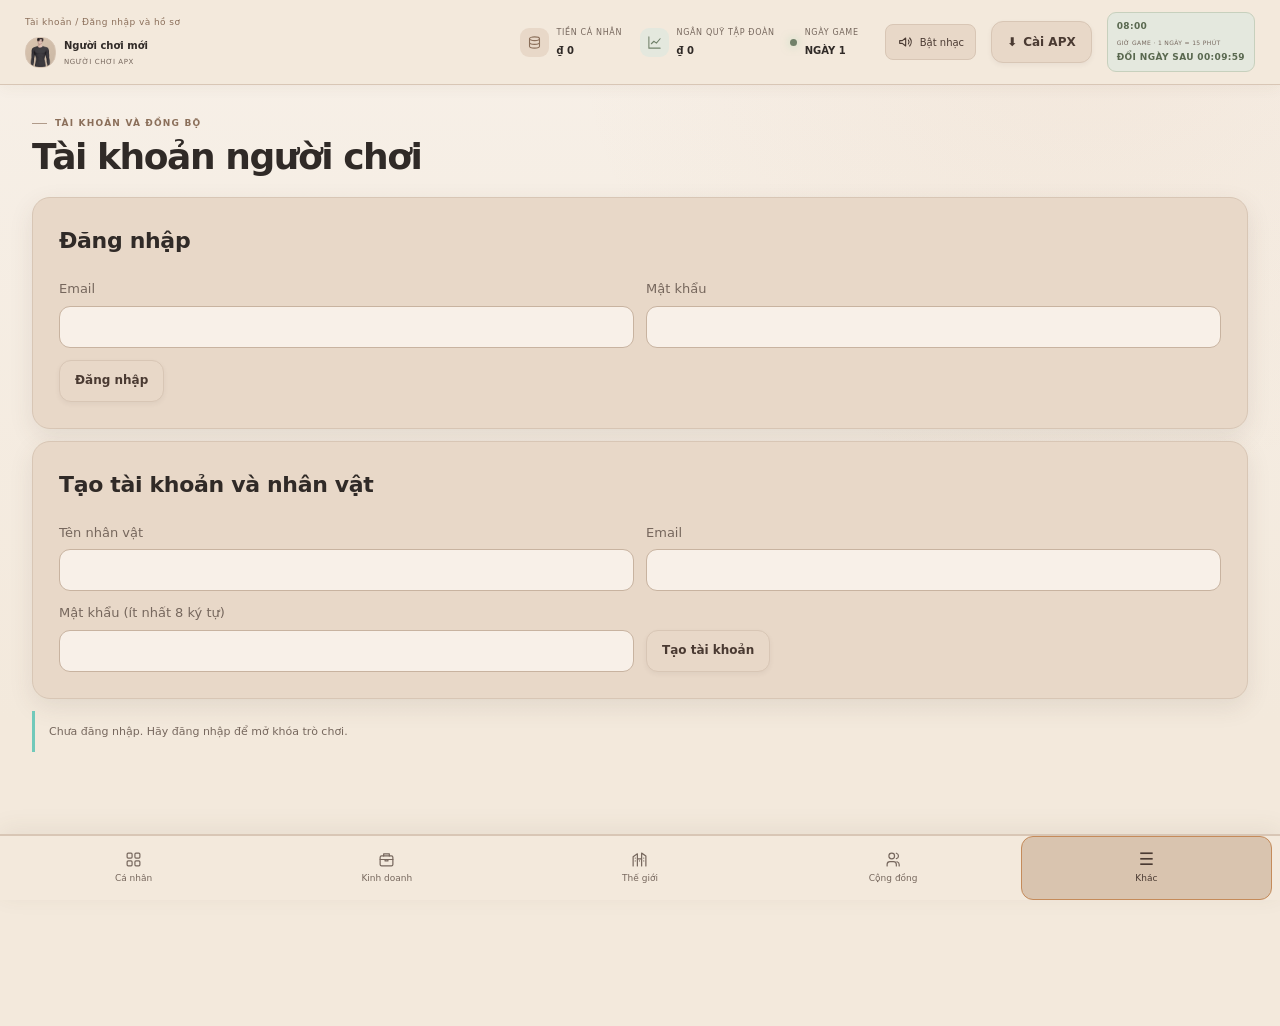
==== index.html @ 32ebb984 "Thêm hồ sơ luật sư vụ án 9-10 Co-authored-by: Copilot <223556219+Copilot@users.noreply.github.com>" ====
<!doctype html>
<html lang="vi">
<head>
  <meta charset="utf-8">

  <!-- Giúp bố cục co giãn trên laptop, máy tính bảng và điện thoại -->
  <meta name="viewport" content="width=device-width, initial-scale=1">

  <meta name="theme-color" content="#F3E9DC">
  <meta name="apple-mobile-web-app-capable" content="yes">
  <meta name="apple-mobile-web-app-status-bar-style" content="black-translucent">
  <meta
    name="description"
    content="APX Business World - thế giới mô phỏng kinh doanh và xây dựng thành phố."
  >
  <link rel="manifest" href="manifest.webmanifest">
  <link rel="icon" href="assets/icons/apx-pwa.svg" type="image/svg+xml">
  <link rel="apple-touch-icon" href="assets/icons/apx-pwa.svg">

  <title>APX Business World</title>

  <!-- Giao diện chính và các thành phần chi tiết -->
  <link rel="stylesheet" href="css/style.css">
  <link rel="stylesheet" href="css/components.css">
  <link rel="stylesheet" href="css/account.css">
  <link rel="stylesheet" href="css/career.css">
  <link rel="stylesheet" href="css/apx-bank.css">
  <link rel="stylesheet" href="css/phone.css">
  <link rel="stylesheet" href="css/apx-light-theme.css?v=20261003-modern-latte">
  <link rel="stylesheet" href="css/lawyer-cases.css">
  <script type="importmap">
{
  "imports": {
    "three": "https://cdn.jsdelivr.net/npm/three@0.186.0/build/three.module.js",
    "three/addons/": "https://cdn.jsdelivr.net/npm/three@0.186.0/examples/jsm/"
  }
}
</script>
</head>

<body>
  <!-- Cho phép người dùng bàn phím bỏ qua menu và vào nội dung chính -->
  <a class="skip-link" href="#pageContent">Đi tới nội dung chính</a>

  <!-- Bộ biểu tượng SVG dùng chung trong giao diện.
       Các trang có thể gọi biểu tượng bằng cú pháp: <use href="#icon-name"> -->
  <svg class="icon-library" xmlns="http://www.w3.org/2000/svg" aria-hidden="true">
    <symbol id="icon-grid" viewBox="0 0 24 24">
      <rect x="3" y="3" width="7" height="7" rx="1.5"></rect>
      <rect x="14" y="3" width="7" height="7" rx="1.5"></rect>
      <rect x="3" y="14" width="7" height="7" rx="1.5"></rect>
      <rect x="14" y="14" width="7" height="7" rx="1.5"></rect>
    </symbol>

    <symbol id="icon-city" viewBox="0 0 24 24">
      <path d="M3 21V8l6-4v17M9 11h6v10M15 21V3l6 4v14"></path>
      <path d="M6 10h.01M6 14h.01M12 14h.01M18 10h.01M18 14h.01"></path>
    </symbol>

    <symbol id="icon-company" viewBox="0 0 24 24">
      <rect x="3" y="7" width="18" height="14" rx="2"></rect>
      <path d="M8 7V4h8v3M3 12h18M10 12v2h4v-2"></path>
    </symbol>

    <symbol id="icon-bag" viewBox="0 0 24 24">
      <path d="M5 8h14l1 13H4L5 8Z"></path>
      <path d="M9 9V6a3 3 0 0 1 6 0v3"></path>
    </symbol>

    <symbol id="icon-users" viewBox="0 0 24 24">
      <path d="M16 21v-2a4 4 0 0 0-4-4H7a4 4 0 0 0-4 4v2"></path>
      <circle cx="9.5" cy="7" r="4"></circle>
      <path d="M20 21v-2a4 4 0 0 0-3-3.87M16 3.13a4 4 0 0 1 0 7.75"></path>
    </symbol>

    <symbol id="icon-arrow" viewBox="0 0 24 24">
      <path d="M5 12h14M13 6l6 6-6 6"></path>
    </symbol>

    <symbol id="icon-chevron" viewBox="0 0 24 24">
      <path d="m9 18 6-6-6-6"></path>
    </symbol>

    <symbol id="icon-close" viewBox="0 0 24 24">
      <path d="m6 6 12 12M18 6 6 18"></path>
    </symbol>

    <symbol id="icon-coins" viewBox="0 0 24 24">
      <ellipse cx="12" cy="6" rx="8" ry="3"></ellipse>
      <path d="M4 6v6c0 1.7 3.6 3 8 3s8-1.3 8-3V6"></path>
      <path d="M4 12v6c0 1.7 3.6 3 8 3s8-1.3 8-3v-6"></path>
    </symbol>

    <symbol id="icon-chart" viewBox="0 0 24 24">
      <path d="M3 3v18h18M7 14l4-4 4 3 6-7"></path>
    </symbol>
  </svg>

  <!-- Khung ứng dụng với dock điều hướng cố định ở cạnh dưới -->
  <div class="app" id="app">

    <!-- DOCK ĐIỀU HƯỚNG -->
    <aside class="sidebar" aria-label="Điều hướng APX ở cạnh dưới màn hình">
      <div class="sidebar-top">

        <!-- Logo quay về khu vực nhân vật -->
        <a
          class="brand"
          href="#"
          data-action="navigate"
          data-section="character"
          aria-label="APX Business World - về trang nhân vật"
        >
          <span class="brand-mark" aria-hidden="true">A</span>

          <span class="brand-copy">
            <strong>APX</strong>
            <small>BUSINESS WORLD</small>
          </span>
        </a>

        <!-- Thông tin người chơi rút gọn -->
        <section class="sidebar-player" aria-label="Người chơi hiện tại">
          <span class="player-avatar" aria-hidden="true">NV</span>

          <span class="player-copy">
            <strong>Người chơi mới</strong>
            <small>NGƯỜI CHƠI APX</small>
          </span>

          <span class="player-status" title="Đang hoạt động"></span>
        </section>

        <!-- JavaScript sẽ tự tạo các nút khu vực chính vào đây -->
        <div class="navigation-group">
          <p class="nav-title">KHU VỰC CHÍNH</p>

          <nav
            id="primaryNav"
            aria-label="Các khu vực chính"
          ></nav>
        </div>

        <!-- JavaScript sẽ tạo các trang con theo khu vực đang chọn -->
        <div class="navigation-group sub-navigation-group">
          <p class="nav-title sub-title">TRANG CON</p>

          <nav
            id="secondaryNav"
            aria-label="Các trang con"
          ></nav>
        </div>
      </div>

      <!-- Khu vực cuối menu -->
      <div class="sidebar-bottom">
        <div class="save-message">
          <span class="save-dot" aria-hidden="true"></span>
          <span>Tiến trình được lưu trên máy này</span>
        </div>
      </div>
    </aside>

    <!-- KHU VỰC NỘI DUNG CHÍNH -->
    <main class="main" id="mainContent">

      <!-- THANH THÔNG TIN TRÊN CÙNG -->
      <header class="topbar" aria-label="Thông tin người chơi và ngày trong game">

        <!-- Đường dẫn cho biết đang mở khu vực/trang con nào -->
        <div class="topbar-left">
          <div
            class="breadcrumb"
            id="breadcrumb"
            aria-label="Vị trí hiện tại"
          >
            Nhân vật / Hồ sơ
          </div>

          <div class="current-player">
            <span class="current-player-avatar" aria-hidden="true">NV</span>

            <span class="current-player-copy">
              <strong class="page-owner">Người chơi mới</strong>
              <small>NGƯỜI CHƠI APX</small>
            </span>
          </div>
        </div>

        <!-- Các chỉ số quan trọng được main.js cập nhật -->
        <div class="topbar-right">

          <div class="top-stat personal-cash">
            <span class="top-stat-icon gold-icon" aria-hidden="true">
              <svg class="icon">
                <use href="#icon-coins"></use>
              </svg>
            </span>

            <span class="top-stat-copy">
              <small>TIỀN CÁ NHÂN</small>
              <strong id="cashValue">₫ 1 tỷ</strong>
            </span>
          </div>

          <div class="top-stat group-treasury">
            <span class="top-stat-icon teal-icon" aria-hidden="true">
              <svg class="icon">
                <use href="#icon-chart"></use>
              </svg>
            </span>

            <span class="top-stat-copy">
              <small>NGÂN QUỸ TẬP ĐOÀN</small>
              <strong id="treasuryValue">₫ 8,2 tỷ</strong>
            </span>
          </div>

          <div class="game-clock">
            <span class="clock-indicator" aria-hidden="true"></span>

            <span class="game-clock-copy">
              <small>NGÀY GAME</small>
              <strong>
                NGÀY <span id="dayValue">1</span>
              </strong>
            </span>
          </div>

          <button class="music-toggle" id="musicToggle" type="button" aria-label="Bật nhạc nền" aria-pressed="false" title="Bật nhạc nền">
            <svg viewBox="0 0 24 24" aria-hidden="true" focusable="false">
              <path d="M4 10v4h4l5 4V6l-5 4H4Z"></path>
              <path d="M17 9a5 5 0 0 1 0 6M19 6a9 9 0 0 1 0 12"></path>
            </svg>
            <span>Bật nhạc</span>
          </button>
          <button class="button pwa-install-button" id="pwaInstallButton" type="button">
            <span aria-hidden="true">⬇</span>
            <span>Cài APX</span>
          </button>

          <div class="realtime-day-status">
            <span id="gameTimeValue" aria-live="off">00:00</span>
            <small>GIỜ GAME · 1 NGÀY = 15 PHÚT</small>
            <span id="dayCountdown" aria-live="off">ĐỔI NGÀY SAU --:--:--</span>
          </div>
        </div>
      </header>

      <!-- Phần nhắc ngắn phía trên nội dung.
           Nội dung trang bên dưới sẽ được JavaScript thay đổi khi chuyển trang. -->
      <section class="content-shell">
        <!-- main.js sẽ đặt nội dung từng trang vào đây -->
        <section
          class="content"
          id="pageContent"
          tabindex="-1"
          aria-live="polite"
          aria-label="Nội dung trang hiện tại"
        >
          <noscript>
            Game cần bật JavaScript để chuyển trang và lưu tiến trình.
          </noscript>
        </section>

      </section>
    </main>
  </div>

  <div id="navigationPanelRoot"></div>

  <!-- main.js đặt cửa sổ thông tin vào đây -->
  <div id="modalRoot"></div>

  <!-- main.js đặt thông báo ngắn vào đây -->
  <div
    id="toastRoot"
    class="toast-root"
    aria-live="polite"
    aria-atomic="true"
  ></div>
  <div id="phoneRoot"></div>

  <!-- Thứ tự quan trọng:
       dữ liệu và điều hướng phải được tải trước các trang,
       main.js tải cuối để kết nối mọi thao tác. -->
  <script src="js/data.js"></script>
  <script src="js/navigation.js"></script>
  <script src="js/character.js"></script>
  <script src="js/city.js"></script>
  <script src="js/marketplace.js"></script>
  <script src="js/company.js"></script>
  <script src="js/apx-life.js"></script>
  <script src="js/inventory.js"></script>
  <script src="js/shop.js"></script>
  <script src="js/employees.js"></script>
  <script src="js/investments.js"></script>
  <script src="js/community.js"></script>
  <script src="js/career.js"></script>
  <script src="js/cases/case_001.js"></script>
  <script src="js/cases/case_002.js"></script>
  <script src="js/cases/case_003.js"></script>
  <script src="js/cases/case_004.js"></script>
  <script src="js/cases/case_005.js"></script>
  <script src="js/cases/case_006.js"></script>
  <script src="js/cases/case_007.js"></script>
  <script src="js/cases/case_008.js"></script>
  <script src="js/cases/case_009.js"></script>
  <script src="js/cases/case_010.js"></script>
  <script src="js/lawyer-cases.js"></script>
  <script src="js/questData.js"></script>
  <script src="js/questSystem.js"></script>
  <script src="js/apx-bank.js"></script>
  <script src="js/main.js"></script>
  <script src="js/music.js"></script>
  <script src="js/character-system.js"></script>
  <script src="js/company-system.js"></script>
  <script src="js/wardrobe.js"></script>
  <script src="js/supabase-config.js"></script>
  <script src="js/account-system.js"></script>
  <script src="js/phone.js"></script>
  <script src="js/pwa.js"></script>
</body>
</html>
---- css/style.css ----
/* =========================================================
   APX BUSINESS WORLD — GIAO DIỆN NỀN
   File này tạo bố cục chính, thanh bên và thanh thông tin.
   ========================================================= */

/* 1. Bảng màu dùng chung */
:root {
  color-scheme: dark;

  --apx-bg: #08111a;
  --apx-bg-soft: #0b1620;
  --apx-sidebar: #09131c;
  --apx-panel: #101d27;
  --apx-panel-light: #152630;

  --apx-line: rgba(202, 219, 216, .12);
  --apx-line-strong: rgba(202, 219, 216, .2);

  --apx-text: #eeeadd;
  --apx-text-soft: #b9c4c0;
  --apx-muted: #91a09f;
  --apx-muted-dark: #687a7d;

  --apx-gold: #d8bd79;
  --apx-gold-bright: #ecd89e;
  --apx-teal: #74c9bd;
  --apx-green: #81cf9c;
  --apx-red: #ee827d;

  --apx-sidebar-width: 246px;
  --apx-topbar-height: 84px;

  --apx-radius-small: 7px;
  --apx-radius-medium: 11px;
  --apx-radius-large: 15px;

  --apx-shadow-soft: 0 16px 40px rgba(0, 0, 0, .2);
}

.market-live-indicator {
  display: grid;
  grid-template-columns: repeat(2, minmax(0, 1fr));
  gap: 8px;
  margin-top: 12px;
}
.market-live-indicator > span {
  display: grid;
  gap: 4px;
  padding: 9px 10px;
  border: 1px solid var(--apx-line);
  border-radius: 8px;
  color: var(--apx-muted);
  font-size: 9px;
}
.market-live-indicator strong {
  color: var(--apx-text);
  font-size: 13px;
}
.market-live-impact {
  margin-bottom: 0;
  color: var(--apx-teal) !important;
  font-size: 10px !important;
}

/* 2. Chuẩn hóa phần tử để kích thước không bị lệch */
* {
  box-sizing: border-box;
}

html {
  min-width: 320px;
  min-height: 100%;
  scroll-behavior: smooth;
  background: var(--apx-bg);
}

body {
  min-width: 320px;
  min-height: 100vh;
  margin: 0;
  overflow-x: hidden;

  color: var(--apx-text);
  background:
    radial-gradient(
      ellipse at 78% -12%,
      rgba(50, 104, 101, .16),
      transparent 38%
    ),
    radial-gradient(
      ellipse at 3% 100%,
      rgba(119, 96, 52, .08),
      transparent 32%
    ),
    var(--apx-bg);

  font-family:
    "Segoe UI",
    "Helvetica Neue",
    Arial,
    sans-serif;
  font-size: 14px;
  line-height: 1.5;
  text-rendering: optimizeLegibility;
}

button,
input,
select,
textarea {
  color: inherit;
  font: inherit;
}

button {
  -webkit-tap-highlight-color: transparent;
}

a {
  color: inherit;
}

::selection {
  color: #111711;
  background: var(--apx-gold);
}

/* 3. Biểu tượng SVG được khai báo trong index.html */
.icon-library {
  position: absolute;
  width: 0;
  height: 0;
  overflow: hidden;
}

.icon {
  width: 17px;
  height: 17px;
  display: inline-block;
  flex: 0 0 auto;
  fill: none;
  stroke: currentColor;
  stroke-width: 1.7;
  stroke-linecap: round;
  stroke-linejoin: round;
  vertical-align: middle;
}

/* 4. Nút truy cập nhanh cho người dùng bàn phím */
.skip-link {
  position: fixed;
  top: 10px;
  left: 10px;
  z-index: 100;
  padding: 10px 14px;
  color: #111711;
  background: var(--apx-gold-bright);
  border-radius: var(--apx-radius-small);
  transform: translateY(-160%);
}

.skip-link:focus {
  transform: translateY(0);
}

/* 5. Bố cục ứng dụng: thanh điều hướng và vùng game */
.app {
  width: 100%;
  min-height: 100vh;
  display: grid;
  grid-template-columns: var(--apx-sidebar-width) minmax(0, 1fr);
}

/* 6. Thanh bên trái */
.sidebar {
  width: var(--apx-sidebar-width);
  height: 100vh;
  min-height: 580px;
  padding: 20px 14px 13px;
  position: sticky;
  top: 0;
  z-index: 5;

  display: flex;
  flex-direction: column;
  justify-content: space-between;

  background:
    linear-gradient(180deg, rgba(15, 29, 38, .55), transparent 45%),
    var(--apx-sidebar);
  border-right: 1px solid var(--apx-line);
}

.sidebar-top {
  min-height: 0;
  display: flex;
  flex-direction: column;
}

/* Logo và tên game */
.brand {
  min-height: 48px;
  margin: 0 4px 18px;
  padding: 0 5px;

  display: flex;
  align-items: center;
  gap: 11px;

  color: var(--apx-text);
  text-decoration: none;
}

.brand-mark {
  width: 42px;
  height: 42px;
  position: relative;

  display: grid;
  place-items: center;

  color: var(--apx-gold-bright);
  background:
    linear-gradient(145deg, rgba(216, 189, 121, .14), rgba(216, 189, 121, .025));
  border: 1px solid rgba(216, 189, 121, .55);
  border-radius: 13px 4px 13px 4px;

  font-size: 22px;
  font-weight: 700;
  text-shadow: 0 0 17px rgba(216, 189, 121, .24);
}

.brand-copy {
  display: flex;
  flex-direction: column;
  line-height: 1.1;
}

.brand-copy strong {
  color: var(--apx-text);
  font-size: 17px;
  letter-spacing: .2em;
}

.brand-copy small {
  margin-top: 6px;
  color: var(--apx-muted);
  font-size: 8px;
  letter-spacing: .17em;
}

/* Thẻ người chơi trong menu */
.sidebar-player {
  min-height: 61px;
  margin: 0 2px 17px;
  padding: 9px;

  display: flex;
  align-items: center;
  gap: 10px;

  background: rgba(255, 255, 255, .025);
  border: 1px solid var(--apx-line);
  border-radius: var(--apx-radius-medium);
}

.player-avatar,
.current-player-avatar {
  width: 38px;
  height: 38px;
  flex: 0 0 auto;

  display: grid;
  place-items: center;

  color: #17201d;
  background:
    linear-gradient(145deg, #e6d294, #80c9be);
  border: 1px solid rgba(238, 234, 221, .22);
  border-radius: 12px 5px 12px 5px;

  font-size: 11px;
  font-weight: 750;
  letter-spacing: .04em;
}

.player-copy,
.current-player-copy {
  min-width: 0;
  display: flex;
  flex: 1;
  flex-direction: column;
}

.player-copy strong,
.current-player-copy strong {
  overflow: hidden;
  color: var(--apx-text);
  font-size: 11px;
  font-weight: 600;
  text-overflow: ellipsis;
  white-space: nowrap;
}

.player-copy small,
.current-player-copy small {
  overflow: hidden;
  margin-top: 4px;
  color: var(--apx-muted);
  font-size: 8px;
  letter-spacing: .08em;
  text-overflow: ellipsis;
  white-space: nowrap;
}

.player-status,
.save-dot,
.location-dot {
  width: 7px;
  height: 7px;
  flex: 0 0 auto;
  display: inline-block;
  background: var(--apx-teal);
  border-radius: 50%;
  box-shadow: 0 0 10px rgba(116, 201, 189, .55);
}

/* Tiêu đề các nhóm điều hướng */
.navigation-group {
  margin-top: 4px;
}

.nav-title {
  margin: 15px 9px 8px;
  color: var(--apx-muted-dark);
  font-size: 8px;
  font-weight: 650;
  letter-spacing: .16em;
}

.sub-navigation-group {
  margin-top: 15px;
  padding-top: 5px;
  border-top: 1px solid var(--apx-line);
}

/* Nút điều hướng do navigation.js tạo */
#primaryNav,
#secondaryNav {
  min-width: 0;
  display: grid;
  gap: 4px;
}

.nav-button {
  width: 100%;
  min-height: 38px;
  padding: 8px 10px;

  display: flex;
  align-items: center;
  gap: 9px;

  color: var(--apx-text-soft);
  background: transparent;
  border: 1px solid transparent;
  border-radius: 8px;

  text-align: left;
  font-size: 11px;
  line-height: 1.3;

  transition:
    color .16s ease,
    background .16s ease,
    border-color .16s ease,
    transform .16s ease;
}

.nav-button:hover {
  color: var(--apx-text);
  background: rgba(255, 255, 255, .045);
  border-color: var(--apx-line);
  transform: translateX(2px);
}

.nav-button.active {
  color: var(--apx-gold-bright);
  background:
    linear-gradient(100deg, rgba(216, 189, 121, .12), rgba(216, 189, 121, .035));
  border-color: rgba(216, 189, 121, .2);
}

.nav-button.sub {
  min-height: 32px;
  padding: 6px 9px 6px 14px;
  color: var(--apx-muted);
  font-size: 10px;
}

.nav-button.sub:hover,
.nav-button.sub.active {
  color: var(--apx-teal);
  background: rgba(116, 201, 189, .07);
  border-color: rgba(116, 201, 189, .14);
}

/* Khu vực cuối thanh bên */
.sidebar-bottom {
  margin-top: 18px;
}

.world-card {
  min-height: 58px;
  padding: 10px;

  display: flex;
  align-items: center;
  gap: 10px;

  background:
    linear-gradient(115deg, rgba(216, 189, 121, .1), rgba(216, 189, 121, .025));
  border: 1px solid rgba(216, 189, 121, .17);
  border-radius: var(--apx-radius-medium);
}

.world-card-icon {
  width: 28px;
  height: 28px;
  display: grid;
  place-items: center;
  color: var(--apx-gold);
  background: rgba(216, 189, 121, .1);
  border-radius: 8px;
}

.world-card span:last-child {
  display: flex;
  flex-direction: column;
}

.world-card small {
  color: var(--apx-muted);
  font-size: 8px;
  letter-spacing: .1em;
}

.world-card strong {
  margin-top: 3px;
  color: var(--apx-text);
  font-size: 10px;
  font-weight: 550;
}

.save-message {
  margin: 12px 4px 8px;
  display: flex;
  align-items: center;
  gap: 7px;
  color: var(--apx-muted);
  font-size: 9px;
}

.save-dot {
  width: 6px;
  height: 6px;
}

.sidebar-footer {
  margin-top: 10px;
  padding: 10px 4px 0;
  display: flex;
  align-items: center;
  justify-content: space-between;
  gap: 5px;
  border-top: 1px solid var(--apx-line);
  color: var(--apx-muted-dark);
  font-size: 8px;
  letter-spacing: .11em;
}

.version-label {
  color: var(--apx-muted);
  font-size: 7px;
}

/* 7. Khu vực game bên phải */
.main {
  min-width: 0;
  min-height: 100vh;
  display: flex;
  flex-direction: column;
}

/* Thanh trên: breadcrumb, nhân vật và tiền trong game */
.topbar {
  min-height: var(--apx-topbar-height);
  padding: 12px 25px;

  display: flex;
  align-items: center;
  justify-content: space-between;
  gap: 20px;

  background: rgba(8, 17, 26, .78);
  border-bottom: 1px solid var(--apx-line);
  backdrop-filter: blur(16px);
}

.topbar-left {
  min-width: 150px;
  display: flex;
  flex-direction: column;
  gap: 8px;
}

.breadcrumb {
  min-height: 13px;
  color: var(--apx-gold);
  font-size: 9px;
  letter-spacing: .05em;
}

.current-player {
  display: flex;
  align-items: center;
  gap: 8px;
}

.current-player-avatar {
  width: 31px;
  height: 31px;
  border-radius: 10px 4px 10px 4px;
  font-size: 9px;
}

.current-player-copy strong {
  font-size: 10px;
}

.current-player-copy small {
  font-size: 7px;
}

/* Tiền cá nhân, ngân quỹ và nút đóng ngày */
.topbar-right {
  min-width: 0;
  display: flex;
  align-items: center;
  justify-content: flex-end;
  gap: 15px;
}

.music-toggle {
  min-height: 36px;
  display: inline-flex;
  align-items: center;
  gap: 7px;
  padding: 0 11px;
  border: 1px solid var(--apx-line);
  border-radius: 8px;
  color: var(--apx-text);
  background: rgba(255, 255, 255, .04);
  font: inherit;
  font-size: 10px;
  white-space: nowrap;
  cursor: pointer;
  transition: border-color .18s ease, color .18s ease, background .18s ease;
}

.music-toggle:hover,
.music-toggle[aria-pressed="true"] {
  border-color: var(--apx-gold);
  color: var(--apx-gold);
  background: rgba(216, 189, 121, .08);
}

.music-toggle:focus-visible {
  outline: 2px solid var(--apx-gold);
  outline-offset: 2px;
}

.music-toggle svg {
  width: 16px;
  height: 16px;
  fill: none;
  stroke: currentColor;
  stroke-width: 1.7;
  stroke-linecap: round;
  stroke-linejoin: round;
}

.top-stat {
  min-width: 105px;
  display: flex;
  align-items: center;
  gap: 8px;
}

.top-stat-icon {
  width: 29px;
  height: 29px;
  flex: 0 0 auto;
  display: grid;
  place-items: center;
  border-radius: 9px;
}

.top-stat-icon .icon {
  width: 15px;
  height: 15px;
}

.gold-icon {
  color: var(--apx-gold);
  background: rgba(216, 189, 121, .1);
}

.teal-icon {
  color: var(--apx-teal);
  background: rgba(116, 201, 189, .09);
}

.top-stat-copy {
  min-width: 0;
  display: flex;
  flex-direction: column;
}

.top-stat-copy small,
.game-clock-copy small {
  color: var(--apx-muted);
  font-size: 7px;
  letter-spacing: .08em;
  white-space: nowrap;
}

.top-stat-copy strong {
  margin-top: 4px;
  color: var(--apx-text);
  font-size: 10px;
  font-weight: 600;
  white-space: nowrap;
}

.game-clock {
  min-width: 80px;
  display: flex;
  align-items: center;
  gap: 8px;
}

.clock-indicator {
  width: 7px;
  height: 7px;
  flex: 0 0 auto;
  background: var(--apx-green);
  border-radius: 50%;
  box-shadow: 0 0 10px rgba(129, 207, 156, .5);
}

.game-clock-copy {
  display: flex;
  flex-direction: column;
}

.game-clock-copy strong {
  margin-top: 4px;
  color: var(--apx-text);
  font-size: 10px;
  font-weight: 600;
  white-space: nowrap;
}

.realtime-day-status {
  min-width: 118px;
  display: flex;
  flex-direction: column;
  gap: 4px;
  padding: 7px 9px;
  border: 1px solid rgba(116, 201, 189, .2);
  border-radius: 9px;
  background: rgba(116, 201, 189, .055);
}

.realtime-day-status span {
  color: var(--apx-teal);
  font-size: 9px;
  font-weight: 700;
  letter-spacing: .04em;
  white-space: nowrap;
  font-variant-numeric: tabular-nums;
}

.realtime-day-status small {
  color: var(--apx-muted);
  font-size: 6px;
  letter-spacing: .06em;
  white-space: nowrap;
}

/* 8. Khu vực chứa nội dung các trang */
.content-shell {
  width: min(1480px, 100%);
  min-height: calc(100vh - var(--apx-topbar-height));
  margin: 0 auto;
  padding: 19px 25px 12px;

  display: flex;
  flex: 1;
  flex-direction: column;
}

.content-intro {
  min-height: 46px;
  margin-bottom: 15px;
  display: flex;
  align-items: center;
  justify-content: space-between;
  gap: 15px;
}

.content-intro > div {
  min-width: 0;
}

.content-intro-label {
  color: var(--apx-muted-dark);
  font-size: 8px;
  font-weight: 650;
  letter-spacing: .15em;
}

.content-intro p {
  margin: 3px 0 0;
  color: var(--apx-muted);
  font-size: 10px;
}

.world-location {
  flex: 0 0 auto;
  display: flex;
  align-items: center;
  gap: 7px;
  color: var(--apx-muted);
  font-size: 8px;
  letter-spacing: .09em;
}

.location-dot {
  width: 6px;
  height: 6px;
  background: var(--apx-gold);
  box-shadow: 0 0 9px rgba(216, 189, 121, .45);
}

.content {
  min-width: 0;
  flex: 1;
  outline: none;
}

.content:focus-visible {
  outline: 1px solid rgba(116, 201, 189, .35);
  outline-offset: 4px;
  border-radius: var(--apx-radius-small);
}

.page-footer {
  min-height: 34px;
  margin-top: 18px;
  padding-top: 10px;

  display: flex;
  align-items: center;
  justify-content: space-between;
  gap: 12px;

  color: var(--apx-muted-dark);
  border-top: 1px solid var(--apx-line);
  font-size: 7px;
  letter-spacing: .1em;
}

.page-footer i {
  padding: 0 3px;
  color: var(--apx-gold);
  font-style: normal;
}

/* 9. Chuyển động nhẹ, có thể tắt theo thiết lập hệ điều hành */
@media (prefers-reduced-motion: reduce) {
  *,
  *::before,
  *::after {
    scroll-behavior: auto !important;
    animation-duration: .01ms !important;
    animation-iteration-count: 1 !important;
    transition-duration: .01ms !important;
  }
}

/* 10. Màn hình laptop nhỏ và máy tính bảng */
@media (max-width: 1080px) {
  :root {
    --apx-sidebar-width: 215px;
  }

  .topbar {
    padding-right: 17px;
    padding-left: 17px;
  }

  .topbar-right {
    gap: 9px;
  }

  .top-stat {
    min-width: 90px;
  }

  .content-shell {
    padding-right: 17px;
    padding-left: 17px;
  }
}

@media (max-width: 820px) {
  :root {
    --apx-sidebar-width: 185px;
  }

  .sidebar {
    padding-right: 10px;
    padding-left: 10px;
  }

  .topbar {
    align-items: flex-start;
    flex-direction: column;
    gap: 12px;
  }

  .topbar-right {
    width: 100%;
    justify-content: flex-start;
    flex-wrap: wrap;
  }

  .content-shell {
    min-height: auto;
  }
}

/* 11. Điện thoại: chuyển menu thành các hàng cuộn ngang */
@media (max-width: 620px) {
  .app {
    display: block;
  }

  .sidebar {
    width: 100%;
    height: auto;
    min-height: 0;
    padding: 10px 12px 8px;
    position: relative;
    border-right: 0;
    border-bottom: 1px solid var(--apx-line);
  }

  .sidebar-top {
    display: contents;
  }

  .brand {
    min-height: 39px;
    margin: 0 2px 9px;
  }

  .brand-mark {
    width: 34px;
    height: 34px;
    font-size: 18px;
  }

  .brand-copy strong {
    font-size: 14px;
  }

  .sidebar-player,
  .sidebar-bottom,
  .nav-title {
    display: none;
  }

  .navigation-group {
    width: 100%;
    margin: 0;
  }

  #primaryNav,
  #secondaryNav {
    display: flex;
    gap: 5px;
    overflow-x: auto;
    overscroll-behavior-x: contain;
    scrollbar-width: thin;
  }

  #primaryNav {
    padding-bottom: 5px;
  }

  #secondaryNav {
    padding: 2px 0 5px;
  }

  .nav-button {
    width: auto;
    min-height: 34px;
    flex: 0 0 auto;
    padding: 7px 9px;
    white-space: nowrap;
  }

  .nav-button:hover {
    transform: none;
  }

  .nav-button.sub {
    min-height: 29px;
  }

  .sub-navigation-group {
    margin-top: 2px;
    padding-top: 3px;
    border-top: 0;
  }

  .topbar {
    min-height: 0;
    padding: 12px;
  }

  .topbar-right {
    display: grid;
    grid-template-columns: repeat(2, minmax(0, 1fr));
    gap: 10px;
  }

  .top-stat {
    min-width: 0;
  }

  .game-clock {
    min-width: 0;
  }

  .realtime-day-status {
    min-width: 0;
    align-self: stretch;
    justify-content: center;
  }

  .content-shell {
    padding: 13px 12px 8px;
  }

  .content-intro {
    align-items: flex-start;
  }

  .world-location {
    display: none;
  }

  .page-footer {
    align-items: flex-start;
    flex-direction: column;
    gap: 5px;
    padding-bottom: 8px;
  }
}

/* Điện thoại hẹp */
@media (max-width: 380px) {
  .topbar-right {
    grid-template-columns: 1fr 1fr;
  }

  .top-stat-copy small,
  .game-clock-copy small {
    font-size: 6px;
  }

  .top-stat-copy strong {
    font-size: 9px;
  }
}

/* 12. Dock điều hướng dưới màn hình */
.app {
  display: block;
}

.sidebar {
  width: 100%;
  height: auto;
  min-height: 0;
  padding: 0 0 env(safe-area-inset-bottom);
  position: fixed;
  top: auto;
  right: 0;
  bottom: 0;
  left: 0;
  z-index: 20;
  background: rgba(9, 19, 28, .97);
  border: 0;
  border-top: 1px solid var(--apx-line-strong);
  backdrop-filter: blur(18px);
}

.sidebar-top {
  display: flex;
  min-height: 0;
}

.brand,
.sidebar-player,
.sidebar-bottom,
.nav-title {
  display: none;
}

.navigation-group {
  width: 100%;
  margin: 0;
}

.sub-navigation-group {
  order: 0;
  padding: 5px 12px 3px;
  border: 0;
}

.navigation-group:not(.sub-navigation-group) {
  order: 1;
  min-height: 65px;
  padding: 0 8px;
  border-top: 1px solid var(--apx-line);
}

#primaryNav {
  height: 64px;
  display: grid;
  grid-template-columns: repeat(5, minmax(0, 1fr));
  align-items: stretch;
  gap: 2px;
}

#secondaryNav {
  display: flex;
  gap: 6px;
  overflow-x: auto;
  overscroll-behavior-x: contain;
  scrollbar-width: thin;
  scrollbar-color: var(--apx-muted-dark) transparent;
}

.nav-button {
  width: 100%;
  min-width: 0;
  min-height: 38px;
  padding: 7px 9px;
  justify-content: center;
  gap: 5px;
  border-radius: 7px;
  text-align: center;
  font-size: 10px;
}

.nav-button:hover {
  transform: none;
}

.nav-button:not(.sub) {
  min-height: 59px;
  flex-direction: column;
  color: var(--apx-muted);
  font-size: 9px;
}

.nav-button:not(.sub) .icon,
.nav-menu-icon {
  width: 17px;
  height: 17px;
  font-size: 17px;
  line-height: 17px;
}

.nav-button:not(.sub).active {
  color: var(--apx-gold-bright);
  background: rgba(216, 189, 121, .09);
  border-color: rgba(216, 189, 121, .18);
}

.nav-button.sub {
  width: auto;
  min-height: 31px;
  flex: 0 0 auto;
  padding: 5px 10px;
  color: var(--apx-text-soft);
  white-space: nowrap;
  font-size: 10px;
}

.nav-button.sub.active {
  color: var(--apx-teal);
  background: rgba(116, 201, 189, .08);
  border-color: rgba(116, 201, 189, .16);
}

.nav-page-index {
  display: none;
}

.main {
  min-height: 100vh;
  padding-bottom: calc(117px + env(safe-area-inset-bottom));
}

@media (max-width: 380px) {
  .navigation-group:not(.sub-navigation-group) {
    padding-right: 4px;
    padding-left: 4px;
  }

  .nav-button:not(.sub) {
    font-size: 8px;
  }
}
---- css/components.css ----
/* =========================================================
   APX BUSINESS WORLD — THẺ VÀ THÀNH PHẦN CÁC TRANG
   File này dùng chung cho hồ sơ, công ty, thành phố,
   túi đồ, nhân viên, cửa sổ và thông báo.
   ========================================================= */

/* 1. Tiêu đề trang */
.page-heading {
  margin: 0 0 18px;
}

.eyebrow {
  display: inline-flex;
  align-items: center;
  gap: 8px;

  color: var(--apx-gold);
  font-size: 8px;
  font-weight: 650;
  letter-spacing: .16em;
  line-height: 1.4;
  text-transform: uppercase;
}

.eyebrow::before {
  width: 15px;
  height: 1px;
  display: inline-block;
  background: currentColor;
  content: "";
  opacity: .65;
}

.page-heading h1 {
  margin: 7px 0 5px;
  color: var(--apx-text);
  font-size: clamp(25px, 3vw, 36px);
  font-weight: 520;
  letter-spacing: -.035em;
  line-height: 1.12;
}

.page-heading p {
  max-width: 680px;
  margin: 0;
  color: var(--apx-muted);
  font-size: 11px;
  line-height: 1.6;
}

.shop-empty {
  display: grid;
  min-height: 260px;
  align-content: center;
  justify-items: center;
  gap: 10px;
  text-align: center;
}

.shop-empty-mark {
  display: grid;
  width: 48px;
  aspect-ratio: 1;
  place-items: center;
  border: 1px solid var(--apx-gold);
  border-radius: 12px;
  color: var(--apx-gold);
  font-size: 13px;
  font-weight: 700;
}

.shop-empty h2,
.shop-empty p {
  margin: 0;
}

.shop-empty p {
  color: var(--apx-muted);
}

.apx-life-tabs {
  display: flex;
  gap: 6px;
  margin: 0 0 16px;
  padding: 5px;
  overflow-x: auto;
  border: 1px solid var(--apx-line);
  border-radius: 9px;
}

.apx-life-tabs button {
  flex: 0 0 auto;
  min-height: 38px;
  padding: 8px 14px;
  border: 0;
  border-radius: 6px;
  color: var(--apx-muted);
  background: transparent;
  cursor: pointer;
}

.apx-life-tabs button.active {
  color: var(--apx-gold);
  background: rgba(215,185,110,.12);
}

.apx-life-wallet,
.apx-life-primary-card {
  display: flex;
  align-items: center;
  justify-content: space-between;
  flex-wrap: wrap;
  gap: 16px;
  margin-bottom: 16px;
  padding: 18px 22px;
}

.apx-life-wallet > div { display: grid; gap: 5px; }
.apx-life-wallet > div > strong { color: var(--apx-gold); font-size: 24px; }
.apx-life-ceo { display: flex; align-items: center; gap: 14px; margin-bottom: 14px; }
.apx-life-ceo-avatar { display: grid; width: 64px; aspect-ratio: 1; flex: 0 0 auto; place-items: center; overflow: hidden; border: 1px solid var(--apx-line); border-radius: 50%; color: var(--apx-gold); background: #15272e; font-weight: 700; }
.apx-life-ceo-avatar img { width: 100%; height: 100%; object-fit: cover; }
.apx-life-ceo h2 { margin: 4px 0 0; }
.apx-life-ceo-vehicle { display: grid; gap: 5px; margin-left: auto; text-align: right; }
.apx-life-ceo-vehicle strong { color: var(--apx-text); font-size: 13px; }
.apx-life-wallet small,
.apx-life-primary-card p,
.apx-life-home-copy > p { color: var(--apx-muted); }
.apx-life-maintenance-debt { display: grid; grid-template-columns: 1fr auto; gap: 5px 12px; margin: 0 0 14px; border-color: rgba(200,125,93,.55); }
.apx-life-maintenance-debt > strong { color: #e3a17e; }
.apx-life-maintenance-debt > span { color: #e3a17e; font-weight: 650; }
.apx-life-maintenance-debt > p { grid-column: 1 / -1; margin: 0; }
.apx-life-section { display: grid; gap: 12px; margin-top: 22px; }
.apx-life-catalog-grid,
.apx-life-owned-grid { display: grid; grid-template-columns: repeat(2,minmax(0,1fr)); gap: 14px; }
.apx-life-home-card,
.apx-life-owned-card { overflow: hidden; padding: 0; }
.apx-life-home-card > img,
.apx-life-owned-card > img,
.apx-life-primary-card > img { display: block; width: 100%; aspect-ratio: 16 / 9; object-fit: cover; background: #14242c; }
.apx-life-home-copy { display: grid; gap: 12px; padding: 17px; }
.apx-life-card-title { display: flex; align-items: flex-start; justify-content: space-between; gap: 10px; }
.apx-life-card-title h3 { margin: 5px 0 0; }
.apx-life-rarity { color: var(--apx-gold); font-size: 10px; }
.apx-life-owned-count,
.apx-life-primary { color: var(--apx-muted); font-size: 11px; white-space: nowrap; }
.apx-life-facts { display: grid; grid-template-columns: repeat(3,minmax(0,1fr)); gap: 8px; }
.apx-life-facts > span { display: grid; gap: 5px; color: var(--apx-muted); font-size: 10px; }
.apx-life-facts strong { color: var(--apx-text); font-size: 12px; }
.apx-life-owned-card .apx-life-home-copy { padding-top: 14px; }
.apx-life-vehicle-grid { display: grid; grid-template-columns: repeat(3,minmax(0,1fr)); gap: 14px; }
.apx-life-vehicle-card { overflow: hidden; padding: 0; }
.apx-life-vehicle-card.is-active { border-color: rgba(215,185,110,.65); }
.apx-life-vehicle-card > img { display: block; width: 100%; aspect-ratio: 16 / 9; object-fit: cover; background: #14242c; }
.apx-life-vehicle-actions { display: flex; align-items: center; flex-wrap: wrap; gap: 8px; }
.apx-life-sell { color: var(--apx-muted); }
.apx-life-history { display: grid; gap: 0; padding: 4px 16px; }
.apx-life-history > div { display: flex; justify-content: space-between; gap: 12px; padding: 12px 0; border-bottom: 1px solid var(--apx-line); }
.apx-life-history > div:last-child { border-bottom: 0; }
.apx-life-history > div > span { color: var(--apx-muted); }
.apx-life-history strong { color: var(--apx-text); }
.apx-life-history-empty { padding: 0 4px; }
.apx-life-room-toolbar { display: flex; align-items: end; flex-wrap: wrap; gap: 12px; margin-bottom: 14px; }
.apx-life-room-toolbar label { display: grid; min-width: 170px; flex: 1 1 170px; gap: 5px; color: var(--apx-muted); font-size: 11px; }
.apx-life-room-toolbar select { min-height: 38px; padding: 8px 10px; color: var(--apx-text); background: #101f27; border: 1px solid var(--apx-line); border-radius: 5px; }
.apx-life-room-toolbar > span { color: var(--apx-muted); font-size: 11px; }
.apx-life-room-stage { position: relative; display: grid; grid-template-columns: repeat(3,minmax(0,1fr)); grid-template-rows: repeat(3,minmax(102px,1fr)); gap: 8px; min-height: 390px; aspect-ratio: 16 / 9; padding: 18px; overflow: hidden; background: #162a30; border: 1px solid var(--apx-line); border-radius: 7px; }
.apx-life-room-background { position: absolute; inset: 0; width: 100%; height: 100%; object-fit: cover; opacity: .33; }
.apx-life-room-slot { position: relative; z-index: 1; display: grid; min-width: 0; grid-template-rows: 1fr auto; }
.apx-life-room-slot-button { display: grid; min-width: 0; min-height: 72px; align-content: center; justify-items: center; gap: 4px; padding: 5px; color: var(--apx-text); background: rgba(10,20,25,.56); border: 1px dashed rgba(185,196,183,.38); border-radius: 4px; cursor: pointer; }
.apx-life-room-slot-button:hover,
.apx-life-room-slot-button:focus-visible { border-color: var(--apx-gold); background: rgba(10,20,25,.82); }
.apx-life-room-slot-button img { max-width: 48px; max-height: 48px; object-fit: contain; }
.apx-life-room-slot-button > span { max-width: 100%; overflow: hidden; color: var(--apx-text); font-size: 10px; text-overflow: ellipsis; white-space: nowrap; }
.apx-life-room-slot-button .apx-life-room-slot-empty { color: var(--apx-muted); }
.apx-life-room-item-actions { display: flex; justify-content: center; gap: 4px; }
.apx-life-room-item-actions button { min-height: 28px; padding: 3px 8px; color: var(--apx-muted); background: #14242b; border: 1px solid var(--apx-line); border-radius: 4px; cursor: pointer; }
.apx-life-furniture-grid { display: grid; grid-template-columns: repeat(4,minmax(0,1fr)); gap: 10px; }
.apx-life-furniture-item { display: grid; justify-items: center; gap: 7px; color: var(--apx-text); cursor: pointer; }
.apx-life-furniture-item.selected { border-color: var(--apx-gold); }
.apx-life-furniture-item img,
.apx-life-furniture-card > img { width: 56px; height: 56px; object-fit: contain; }
.apx-life-furniture-item > span { max-width: 100%; overflow: hidden; font-size: 11px; text-overflow: ellipsis; white-space: nowrap; }
.apx-life-furniture-card { display: flex; align-items: center; gap: 10px; padding: 12px; }
.apx-life-furniture-card > div { display: grid; min-width: 0; flex: 1; gap: 4px; }
.apx-life-furniture-card strong { color: var(--apx-text); font-size: 11px; }
.apx-life-furniture-card small { color: var(--apx-muted); }
.apx-life-furniture-card b { color: var(--apx-gold); font-size: 11px; }
.apx-life-city-layout { display: grid; grid-template-columns: minmax(0,1.8fr) minmax(240px,1fr); gap: 14px; }
.apx-life-city-map { position: relative; min-width: 0; overflow: hidden; aspect-ratio: 8 / 5; background: #20383d; border: 1px solid var(--apx-line); border-radius: 7px; }
.apx-life-city-map > img { position: absolute; inset: 0; width: 100%; height: 100%; object-fit: cover; }
.apx-life-map-marker { position: absolute; z-index: 1; display: grid; justify-items: center; gap: 4px; padding: 0; color: #f1ead5; background: transparent; border: 0; transform: translate(-50%,-50%); cursor: pointer; text-shadow: 0 1px 5px #0b171c; }
.apx-life-map-marker > span { width: 18px; aspect-ratio: 1; border: 3px solid #eee0ac; border-radius: 50%; background: #39756c; box-shadow: 0 0 0 5px rgba(16,31,34,.55); }
.apx-life-map-marker.active > span { background: #d1b66d; box-shadow: 0 0 0 6px rgba(209,182,109,.22); }
.apx-life-map-marker b { max-width: 120px; padding: 3px 6px; overflow: hidden; background: rgba(12,25,30,.78); border-radius: 3px; font-size: 9px; text-overflow: ellipsis; white-space: nowrap; }
.apx-life-location-panel { align-content: start; padding: 0; overflow: hidden; }
.apx-life-location-panel > img { display: block; width: 100%; aspect-ratio: 16 / 9; object-fit: cover; background: #172b31; }
.apx-life-location-panel > .eyebrow,
.apx-life-location-panel > h2,
.apx-life-location-panel > p,
.apx-life-location-list { margin-right: 15px; margin-left: 15px; }
.apx-life-location-panel > .eyebrow { margin-top: 14px; }
.apx-life-location-panel > p { margin-top: 4px; }
.apx-life-location-list { display: flex; flex-wrap: wrap; gap: 5px; margin-bottom: 15px; }
.apx-life-location-list button { min-height: 30px; padding: 5px 8px; color: var(--apx-muted); background: #13252b; border: 1px solid var(--apx-line); border-radius: 4px; cursor: pointer; }
.apx-life-location-list button[aria-current="true"] { color: var(--apx-gold); border-color: var(--apx-gold); }
.apx-life-activity-grid { display: grid; grid-template-columns: repeat(3,minmax(0,1fr)); gap: 10px; }
.apx-life-activity-card { display: grid; align-content: start; gap: 9px; }
.apx-life-activity-card h3,
.apx-life-activity-card p { margin: 0; }
.apx-life-activity-card small { color: var(--apx-muted); }
.apx-life-activity-card > strong { color: var(--apx-gold); }
.apx-life-event-grid { display: grid; grid-template-columns: repeat(3,minmax(0,1fr)); gap: 12px; }
.apx-life-event-card { display: grid; align-content: start; overflow: hidden; padding: 0; }
.apx-life-event-card > img { width: 100%; aspect-ratio: 16 / 9; object-fit: cover; background: #172b31; }
.apx-life-event-card > div { display: grid; align-content: start; gap: 8px; padding: 14px; }
.apx-life-event-card p { margin: 0; }
.apx-life-event-card small { color: var(--apx-muted); line-height: 1.5; }
.apx-life-event-card strong { color: var(--apx-gold); }
.apx-life-history > div > small { color: var(--apx-muted); }
.apx-life-social-layout { display: grid; grid-template-columns: minmax(0,1.8fr) minmax(220px,.8fr); align-items: start; gap: 14px; }
.apx-life-post-composer { margin: 0 0 16px; }
.apx-life-post-composer form { display: grid; gap: 10px; }
.apx-life-post-composer textarea,
.apx-life-settings-form textarea { width: 100%; min-height: 86px; padding: 10px; resize: vertical; color: var(--apx-text); background: #101f27; border: 1px solid var(--apx-line); border-radius: 5px; }
.apx-life-post-composer form > div { display: flex; align-items: end; justify-content: space-between; flex-wrap: wrap; gap: 10px; }
.apx-life-post-composer label { display: grid; min-width: min(100%,260px); gap: 5px; color: var(--apx-muted); font-size: 11px; }
.apx-life-post-composer select,
.apx-life-people-search input { min-height: 38px; padding: 8px 10px; color: var(--apx-text); background: #101f27; border: 1px solid var(--apx-line); border-radius: 5px; }
.apx-life-post { display: grid; gap: 12px; margin-bottom: 12px; }
.apx-life-post > header { display: flex; align-items: center; justify-content: space-between; gap: 8px; }
.apx-life-post-author { display: flex; min-width: 0; align-items: center; gap: 9px; padding: 0; color: var(--apx-text); text-align: left; background: transparent; border: 0; cursor: pointer; }
.apx-life-post-author > span:last-child { display: grid; gap: 3px; }
.apx-life-post-author small { color: var(--apx-muted); }
.apx-life-avatar { display: grid; width: 36px; aspect-ratio: 1; flex: 0 0 auto; place-items: center; overflow: hidden; color: var(--apx-gold); background: #263b40; border: 1px solid var(--apx-line); border-radius: 50%; font-size: 10px; }
.apx-life-post-body { margin: 0; color: var(--apx-text); font-size: 13px; line-height: 1.6; white-space: pre-wrap; overflow-wrap: anywhere; }
.apx-life-post-image { display: block; width: 100%; max-height: 420px; aspect-ratio: 16 / 9; object-fit: cover; background: #172b31; border-radius: 4px; }
.apx-life-post-actions { display: flex; gap: 8px; }
.apx-life-comments { display: grid; gap: 8px; padding-top: 8px; border-top: 1px solid var(--apx-line); }
.apx-life-comment { display: flex; align-items: baseline; flex-wrap: wrap; gap: 7px; color: var(--apx-muted); font-size: 11px; }
.apx-life-comment strong { color: var(--apx-text); }
.apx-life-comments form { display: flex; gap: 6px; }
.apx-life-comments input { min-width: 0; min-height: 36px; flex: 1; padding: 7px 9px; color: var(--apx-text); background: #101f27; border: 1px solid var(--apx-line); border-radius: 4px; }
.apx-life-notifications { position: sticky; top: 12px; }
.apx-life-notifications ul { display: grid; gap: 0; margin: 12px 0; padding: 0; list-style: none; }
.apx-life-notifications li { display: grid; gap: 5px; padding: 10px 0; color: var(--apx-muted); border-bottom: 1px solid var(--apx-line); font-size: 11px; }
.apx-life-notifications li.unread { color: var(--apx-text); }
.apx-life-notifications li small { color: var(--apx-muted); }
.apx-life-social-actions { display: flex; flex-wrap: wrap; gap: 8px; margin-bottom: 14px; }
.apx-life-shared-asset { display: flex; align-items: center; gap: 14px; margin-bottom: 12px; padding: 0; overflow: hidden; }
.apx-life-shared-asset > img { width: min(38%,240px); aspect-ratio: 16 / 9; object-fit: cover; background: #172b31; }
.apx-life-shared-asset > div { padding: 12px; }
.apx-life-shared-asset h2,
.apx-life-shared-asset p { margin: 5px 0; }
.apx-life-person-row { display: flex; align-items: center; flex-wrap: wrap; gap: 8px; padding: 10px 12px; }
.apx-life-person-row > button:first-child { min-width: 120px; flex: 1; color: var(--apx-text); text-align: left; background: transparent; border: 0; cursor: pointer; }
.apx-life-people-search { display: flex; gap: 8px; }
.apx-life-people-search input { min-width: 0; flex: 1; }
.apx-life-settings-form { display: grid; gap: 14px; }
.apx-life-settings-form > label:first-child { display: grid; gap: 7px; color: var(--apx-muted); }
.apx-life-settings-form > label:not(:first-child) { display: flex; align-items: center; gap: 8px; color: var(--apx-text); }
.apx-life-settings-form input[type="checkbox"] { width: 18px; height: 18px; accent-color: var(--apx-gold); }
.apx-life-shop-links { display: grid; grid-template-columns: repeat(3,minmax(0,1fr)); gap: 12px; }
.apx-life-shop-links > button { display: grid; min-height: 130px; align-content: center; gap: 8px; text-align: left; cursor: pointer; }
.apx-life-shop-links strong { color: var(--apx-text); font-size: 16px; }
.apx-life-guest { display: grid; grid-template-columns: minmax(0,1.45fr) minmax(220px,.8fr); align-items: center; gap: 20px; padding: 0; overflow: hidden; }
.apx-life-guest > img { display: block; width: 100%; height: 100%; min-height: 220px; object-fit: cover; }
.apx-life-guest > div { display: grid; justify-items: start; gap: 8px; padding: 18px; }
.apx-life-guest h2,
.apx-life-guest p { margin: 0; }
.apx-life-overview-columns { display: grid; grid-template-columns: repeat(2,minmax(0,1fr)); gap: 14px; }
.apx-life-primary-card { align-items: stretch; padding: 0; overflow: hidden; }
.apx-life-primary-card > img { width: min(40%,320px); height: auto; aspect-ratio: 16 / 9; }
.apx-life-primary-card > div { display: grid; align-content: center; gap: 8px; padding: 16px; }
.apx-life-empty,
.apx-life-loading { display: grid; min-height: 250px; align-content: center; justify-items: center; gap: 10px; padding: 24px; text-align: center; }
.apx-life-empty h2,
.apx-life-empty p { margin: 0; }
.apx-life-empty p { max-width: 420px; color: var(--apx-muted); }
.apx-life-empty-mark { display: grid; width: 46px; aspect-ratio: 1; place-items: center; border: 1px solid var(--apx-gold); border-radius: 12px; color: var(--apx-gold); font-weight: 700; }

@media (max-width: 720px) {
  .apx-life-catalog-grid,
  .apx-life-owned-grid { grid-template-columns: minmax(0,1fr); }
  .apx-life-vehicle-grid { grid-template-columns: repeat(2,minmax(0,1fr)); }
  .apx-life-city-layout { grid-template-columns: minmax(0,1fr); }
  .apx-life-guest { grid-template-columns: minmax(0,1fr); }
  .apx-life-guest > img { min-height: 0; aspect-ratio: 16 / 9; }
  .apx-life-overview-columns { grid-template-columns: minmax(0,1fr); gap: 0; }
  .apx-life-social-layout { grid-template-columns: minmax(0,1fr); }
  .apx-life-notifications { position: static; }
  .apx-life-shop-links { grid-template-columns: minmax(0,1fr); }
  .apx-life-activity-grid,
  .apx-life-event-grid { grid-template-columns: repeat(2,minmax(0,1fr)); }
  .apx-life-wallet { align-items: stretch; flex-direction: column; padding: 16px; }
  .apx-life-ceo { align-items: flex-start; flex-wrap: wrap; }
  .apx-life-ceo-vehicle { width: 100%; margin: 0; text-align: left; }
  .apx-life-facts { grid-template-columns: repeat(2,minmax(0,1fr)); }
  .apx-life-primary-card { flex-direction: column; }
  .apx-life-primary-card > img { width: 100%; }
  .apx-life-furniture-grid { grid-template-columns: repeat(2,minmax(0,1fr)); }
}

@media (max-width: 480px) {
  .apx-life-vehicle-grid { grid-template-columns: minmax(0,1fr); }
  .apx-life-room-stage { grid-template-rows: repeat(3,minmax(80px,1fr)); min-height: 390px; aspect-ratio: 1 / 1; gap: 5px; padding: 8px; }
  .apx-life-room-toolbar > .button { width: 100%; }
  .apx-life-shared-asset { align-items: flex-start; flex-direction: column; }
  .apx-life-shared-asset > img { width: 100%; }
  .apx-life-person-row > button:first-child { flex-basis: 100%; }
  .apx-life-activity-grid,
  .apx-life-event-grid { grid-template-columns: minmax(0,1fr); }
  .apx-life-furniture-card { flex-wrap: wrap; }
  .apx-life-furniture-card > .button { flex: 1 0 100%; }
  .apx-life-vehicle-actions > .button { flex: 1 1 auto; }
}

h2,
h3 {
  color: var(--apx-text);
}

h2 {
  margin: 0 0 10px;
  font-size: 17px;
  font-weight: 570;
  letter-spacing: -.015em;
}

h3 {
  margin: 0;
  font-size: 12px;
  font-weight: 620;
}

p {
  color: var(--apx-muted);
  font-size: 11px;
  line-height: 1.6;
}

.page-heading + .panel,
.page-heading + .grid,
.page-heading + input {
  margin-top: 15px;
}

/* 2. Thẻ nội dung và lưới */
.panel,
.card {
  min-width: 0;
  padding: 16px;

  background:
    linear-gradient(145deg, rgba(21, 38, 48, .92), rgba(13, 25, 34, .96));
  border: 1px solid var(--apx-line);
  border-radius: var(--apx-radius-medium);
  box-shadow: var(--apx-shadow-soft);
}

.panel:hover,
.card:hover {
  border-color: rgba(202, 219, 216, .19);
}

.grid {
  min-width: 0;
  display: grid;
  gap: 12px;
}

.grid.two {
  grid-template-columns: repeat(2, minmax(0, 1fr));
}

.grid.three {
  grid-template-columns: repeat(3, minmax(0, 1fr));
}

.grid.four {
  grid-template-columns: repeat(4, minmax(0, 1fr));
}

.grid > * {
  min-width: 0;
}

/* 3. Thẻ chỉ số */
.metric {
  min-width: 0;
  min-height: 91px;
  padding: 14px;

  background:
    linear-gradient(145deg, rgba(23, 41, 50, .92), rgba(14, 27, 36, .94));
  border: 1px solid var(--apx-line);
  border-radius: var(--apx-radius-medium);
  box-shadow: 0 8px 24px rgba(0, 0, 0, .12);
}

.metric small {
  display: block;
  margin-bottom: 10px;
  color: var(--apx-muted);
  font-size: 8px;
  font-weight: 620;
  letter-spacing: .1em;
  line-height: 1.4;
}

.metric strong {
  display: block;
  overflow-wrap: anywhere;
  color: var(--apx-gold-bright);
  font-size: clamp(15px, 2vw, 20px);
  font-weight: 570;
  letter-spacing: -.025em;
}

/* 4. Nút bấm */
.button {
  min-height: 34px;
  padding: 8px 11px;

  display: inline-flex;
  align-items: center;
  justify-content: center;
  gap: 8px;

  color: var(--apx-text);
  background: linear-gradient(180deg, #1c303b, #15252e);
  border: 1px solid var(--apx-line-strong);
  border-radius: var(--apx-radius-small);

  font-size: 10px;
  font-weight: 600;
  line-height: 1.25;
  text-align: center;

  transition:
    color .16s ease,
    background .16s ease,
    border-color .16s ease,
    box-shadow .16s ease,
    transform .16s ease;
}

.button:hover {
  color: var(--apx-gold-bright);
  background: #203742;
  border-color: rgba(216, 189, 121, .48);
  box-shadow: 0 5px 18px rgba(0, 0, 0, .17);
  transform: translateY(-1px);
}

.button:active {
  transform: translateY(0);
}

.button:disabled {
  cursor: not-allowed;
  opacity: .45;
  transform: none;
}

.button .icon {
  width: 14px;
  height: 14px;
}

.button-gold {
  color: #171912;
  background: linear-gradient(135deg, var(--apx-gold-bright), var(--apx-gold));
  border-color: var(--apx-gold);
  box-shadow: 0 5px 18px rgba(216, 189, 121, .1);
}

.button-gold:hover {
  color: #111610;
  background: #f0dda4;
  border-color: #f0dda4;
  box-shadow: 0 6px 20px rgba(216, 189, 121, .2);
}

.button-quiet {
  color: var(--apx-muted);
  background: rgba(255, 255, 255, .02);
  border-color: var(--apx-line);
}

.button-quiet:hover {
  color: var(--apx-text);
  background: rgba(255, 255, 255, .06);
  border-color: var(--apx-line-strong);
}

/* Dự án đang được chọn trong trang xây dựng */
.button.active {
  color: var(--apx-gold-bright);
  background: rgba(216, 189, 121, .1);
  border-color: rgba(216, 189, 121, .52);
  box-shadow: inset 0 0 0 1px rgba(216, 189, 121, .08);
}

.button-row {
  margin-top: 14px;
  display: flex;
  flex-wrap: wrap;
  align-items: center;
  gap: 8px;
}

/* 5. Dòng dữ liệu dạng nhãn và giá trị */
.data-row {
  min-width: 0;
  min-height: 43px;
  padding: 9px 0;

  display: flex;
  align-items: center;
  justify-content: space-between;
  gap: 12px;

  border-bottom: 1px solid var(--apx-line);
}

.data-row:last-child {
  border-bottom: 0;
}

.data-row > span {
  min-width: 0;
  color: var(--apx-text-soft);
  font-size: 10px;
}

.data-row > strong {
  flex: 0 0 auto;
  color: var(--apx-text);
  font-size: 10px;
  font-weight: 620;
  text-align: right;
}

.data-row small {
  display: block;
  margin-top: 4px;
  color: var(--apx-muted);
  font-size: 9px;
  font-weight: 400;
  line-height: 1.45;
}

.positive {
  color: var(--apx-green) !important;
}

.negative {
  color: var(--apx-red) !important;
}

.gold {
  color: var(--apx-gold-bright) !important;
}

/* 6. Chân dung và hàng hồ sơ */
.portrait {
  width: 44px;
  height: 44px;
  flex: 0 0 auto;

  display: grid;
  place-items: center;

  color: #14201f;
  background:
    radial-gradient(circle at 70% 20%, rgba(255, 255, 255, .55), transparent 26%),
    linear-gradient(145deg, #e6d294, #80c9be);
  border: 1px solid rgba(238, 234, 221, .2);
  border-radius: 14px 5px 14px 5px;

  font-size: 11px;
  font-weight: 750;
  letter-spacing: .03em;
}

.profile-line {
  min-width: 0;
  display: flex;
  align-items: center;
  gap: 11px;
}

.profile-line > div {
  min-width: 0;
}

.profile-line h2,
.profile-line h3 {
  overflow: hidden;
  margin: 0;
  text-overflow: ellipsis;
  white-space: nowrap;
}

.profile-line small {
  display: block;
  margin-top: 4px;
  overflow: hidden;
  color: var(--apx-muted);
  font-size: 9px;
  text-overflow: ellipsis;
  white-space: nowrap;
}

/* 7. Thanh tiến độ kỹ năng và đào tạo */
.progress {
  height: 7px;
  margin-top: 9px;
  overflow: hidden;
  background: rgba(255, 255, 255, .07);
  border: 1px solid rgba(255, 255, 255, .04);
  border-radius: 99px;
}

.progress span {
  height: 100%;
  min-width: 3px;
  display: block;
  background: linear-gradient(90deg, var(--apx-teal), var(--apx-gold));
  border-radius: inherit;
  box-shadow: 0 0 12px rgba(116, 201, 189, .2);
  transition: width .35s ease;
}

/* 8. Ô tìm kiếm trong túi đồ và nhân viên */
input {
  width: 100%;
  min-height: 38px;
  padding: 9px 11px;

  color: var(--apx-text);
  background: rgba(7, 17, 24, .75);
  border: 1px solid var(--apx-line-strong);
  border-radius: var(--apx-radius-small);
  outline: none;

  font-size: 10px;

  transition:
    border-color .16s ease,
    box-shadow .16s ease,
    background .16s ease;
}

input::placeholder {
  color: var(--apx-muted-dark);
}

input:hover {
  border-color: rgba(202, 219, 216, .28);
}

input:focus {
  background: #0b1821;
  border-color: rgba(116, 201, 189, .62);
  box-shadow: 0 0 0 3px rgba(116, 201, 189, .08);
}

/* 9. Bản đồ thành phố */
.city-map {
  min-height: 320px;
  padding: 20px;
  position: relative;
  overflow: hidden;

  display: grid;
  grid-template-columns: repeat(4, minmax(0, 1fr));
  align-items: center;
  gap: 13px;

  background:
    radial-gradient(ellipse at 15% 82%, rgba(92, 144, 103, .28), transparent 26%),
    radial-gradient(ellipse at 82% 16%, rgba(83, 139, 116, .2), transparent 28%),
    linear-gradient(
      90deg,
      transparent 46.7%,
      rgba(220, 207, 164, .14) 47%,
      rgba(220, 207, 164, .14) 53%,
      transparent 53.3%
    ),
    linear-gradient(
      0deg,
      transparent 43%,
      rgba(220, 207, 164, .14) 43.3%,
      rgba(220, 207, 164, .14) 50%,
      transparent 50.3%
    ),
    #19352f;

  border: 1px solid var(--apx-line);
  border-radius: var(--apx-radius-large);
  box-shadow: inset 0 0 45px rgba(0, 0, 0, .17);
}

.city-map::before {
  width: 160px;
  height: 160px;
  position: absolute;
  right: -55px;
  bottom: -78px;
  z-index: 0;

  background: rgba(70, 139, 158, .38);
  border: 1px solid rgba(147, 203, 201, .17);
  border-radius: 50%;
  content: "";
  filter: blur(1px);
}

.map-building {
  min-width: 0;
  min-height: 83px;
  padding: 11px;
  position: relative;
  z-index: 1;

  color: var(--apx-text);
  background:
    linear-gradient(145deg, rgba(43, 72, 80, .96), rgba(17, 34, 43, .97));
  border: 1px solid rgba(221, 207, 165, .3);
  border-radius: 9px;
  box-shadow: 0 9px 20px rgba(0, 0, 0, .2);

  text-align: left;
  font-size: 10px;
  font-weight: 620;
  line-height: 1.4;

  transition:
    transform .18s ease,
    border-color .18s ease,
    box-shadow .18s ease;
}

.map-building::before {
  width: 23px;
  height: 3px;
  margin-bottom: 8px;
  display: block;
  background: var(--apx-gold);
  border-radius: 99px;
  content: "";
  opacity: .8;
}

.map-building:hover {
  z-index: 2;
  border-color: var(--apx-gold);
  box-shadow: 0 12px 25px rgba(0, 0, 0, .29);
  transform: translateY(-3px);
}

.map-building:focus-visible {
  outline: 2px solid var(--apx-teal);
  outline-offset: 3px;
}

.map-building small {
  display: block;
  margin-top: 6px;
  color: var(--apx-teal);
  font-size: 8px;
  font-weight: 500;
}

/* 10. Cửa sổ thông tin công trình */
#modalRoot:empty {
  display: none;
}

.modal-backdrop {
  position: fixed;
  inset: 0;
  z-index: 50;
  padding: 18px;

  display: grid;
  place-items: center;

  background: rgba(1, 7, 11, .76);
  backdrop-filter: blur(7px);

  animation: backdrop-appear .16s ease-out;
}

.modal {
  width: min(440px, 100%);
  max-height: min(80vh, 620px);
  padding: 22px;
  overflow: auto;

  background:
    radial-gradient(ellipse at 100% 0%, rgba(216, 189, 121, .09), transparent 42%),
    linear-gradient(145deg, #172933, #101d27);
  border: 1px solid rgba(216, 189, 121, .36);
  border-radius: var(--apx-radius-large);
  box-shadow: 0 25px 80px rgba(0, 0, 0, .48);

  animation: modal-appear .2s ease-out;
}

.modal h2 {
  margin-top: 9px;
}

.modal p {
  margin-bottom: 17px;
}

/* 11. Thông báo ngắn phía dưới màn hình */
.toast-root {
  max-width: min(370px, calc(100vw - 28px));
  position: fixed;
  right: 15px;
  bottom: 15px;
  z-index: 80;

  display: grid;
  gap: 7px;

  pointer-events: none;
}

.toast {
  padding: 11px 14px;

  color: var(--apx-text);
  background:
    linear-gradient(120deg, rgba(24, 53, 50, .98), rgba(16, 34, 39, .98));
  border: 1px solid rgba(116, 201, 189, .36);
  border-radius: 9px;
  box-shadow: 0 12px 30px rgba(0, 0, 0, .3);

  font-size: 10px;
  line-height: 1.5;

  animation: toast-appear .2s ease-out;
}

/* 12. Hiệu ứng xuất hiện ngắn */
@keyframes backdrop-appear {
  from { opacity: 0; }
  to { opacity: 1; }
}

@keyframes modal-appear {
  from {
    opacity: 0;
    transform: translateY(8px) scale(.99);
  }

  to {
    opacity: 1;
    transform: translateY(0) scale(1);
  }
}

@keyframes toast-appear {
  from {
    opacity: 0;
    transform: translateY(7px);
  }

  to {
    opacity: 1;
    transform: translateY(0);
  }
}

/* 13. Màn hình vừa và nhỏ */
@media (max-width: 980px) {
  .grid.four {
    grid-template-columns: repeat(2, minmax(0, 1fr));
  }

  .grid.three {
    grid-template-columns: repeat(2, minmax(0, 1fr));
  }

  .city-map {
    grid-template-columns: repeat(3, minmax(0, 1fr));
  }
}

@media (max-width: 620px) {
  .page-heading {
    margin-bottom: 14px;
  }

  .page-heading h1 {
    font-size: 27px;
  }

  .panel,
  .card {
    padding: 13px;
  }

  .grid.two,
  .grid.three,
  .grid.four {
    grid-template-columns: minmax(0, 1fr);
  }

  .metric {
    min-height: 76px;
  }

  .city-map {
    min-height: 300px;
    padding: 12px;
    grid-template-columns: repeat(2, minmax(0, 1fr));
    gap: 9px;
  }

  .map-building {
    min-height: 74px;
    padding: 9px;
    font-size: 9px;
  }

  .modal {
    padding: 17px;
  }
}

/* Người dùng chọn giảm chuyển động trong cài đặt thiết bị */
@media (prefers-reduced-motion: reduce) {
  .map-building,
  .button,
  .progress span {
    transition: none;
  }

  .modal-backdrop,
  .modal,
  .toast {
    animation: none;
  }
}
/* =========================================================
   APX BUSINESS WORLD — GIAO DIỆN KHU VỰC NHÂN VẬT
   Dùng với các lớp trong js/character.js.
   ========================================================= */

/* Dòng tiêu đề của các thẻ lớn */
.section-title-row {
  min-width: 0;
  margin-bottom: 13px;
  display: flex;
  align-items: center;
  justify-content: space-between;
  gap: 12px;
}

.section-title-row > div {
  min-width: 0;
}

.section-title-row h2 {
  margin: 5px 0 0;
}

.metric-detail {
  display: block;
  margin-top: 7px;
  color: var(--apx-muted);
  font-size: 9px;
  line-height: 1.45;
}

/* Hồ sơ nhân vật chính */
.player-profile-editor,
.player-profile-edit-row {
  margin-top: 14px;
}

.player-profile-editor .section-title-row p,
.player-profile-edit-row p {
  margin: 6px 0 0;
  color: var(--apx-muted);
  font-size: 11px;
  line-height: 1.55;
}

.player-profile-form {
  margin-top: 15px;
  display: grid;
  grid-template-columns: repeat(2, minmax(0, 1fr));
  gap: 12px;
}

.player-profile-form label {
  display: flex;
  flex-direction: column;
  gap: 6px;
  color: var(--apx-muted);
  font-size: 10px;
}

.player-profile-form input,
.player-profile-form textarea {
  width: 100%;
  min-height: 40px;
  padding: 9px 11px;
  color: var(--apx-text);
  background: rgba(7, 17, 24, .75);
  border: 1px solid var(--apx-line-strong);
  border-radius: var(--apx-radius-small);
  outline: none;
  font: inherit;
  font-size: 12px;
}

.player-profile-form textarea {
  min-height: 82px;
  resize: vertical;
  line-height: 1.5;
}

.player-profile-form input:focus,
.player-profile-form textarea:focus {
  border-color: rgba(116, 201, 189, .62);
  box-shadow: 0 0 0 3px rgba(116, 201, 189, .08);
}

.player-profile-bio-field,
.player-profile-form-actions {
  grid-column: 1 / -1;
}

.player-profile-form-actions {
  display: flex;
  flex-wrap: wrap;
  gap: 9px;
}

.player-profile-edit-row {
  padding: 14px 16px;
  display: flex;
  align-items: center;
  justify-content: space-between;
  gap: 15px;
}

.character-hero {
  min-height: 275px;
  padding: 0;
  overflow: hidden;
  display: grid;
  grid-template-columns: minmax(210px, .78fr) minmax(0, 1.35fr);
  position: relative;
  background:
    radial-gradient(ellipse at 75% 20%, rgba(91, 159, 149, .14), transparent 35%),
    linear-gradient(112deg, rgba(22, 40, 48, .98), rgba(12, 24, 33, .98));
}

.character-hero-art {
  min-height: 275px;
  position: relative;
  overflow: hidden;
  display: grid;
  place-items: center;
  background:
    radial-gradient(ellipse at 50% 74%, rgba(216, 189, 121, .16), transparent 42%),
    linear-gradient(155deg, rgba(55, 87, 89, .26), rgba(13, 26, 35, .3));
  border-right: 1px solid var(--apx-line);
}

.character-hero-art::before,
.character-hero-art::after {
  position: absolute;
  content: "";
  pointer-events: none;
}

.character-hero-art::before {
  width: 210px;
  height: 210px;
  top: 26px;
  left: 50%;
  border: 1px solid rgba(216, 189, 121, .13);
  border-radius: 50%;
  transform: translateX(-50%);
}

.character-hero-art::after {
  width: 160px;
  height: 1px;
  bottom: 59px;
  left: 50%;
  background: linear-gradient(90deg, transparent, var(--apx-gold), transparent);
  transform: translateX(-50%);
  opacity: .45;
}

.character-orbit {
  position: absolute;
  border: 1px solid rgba(116, 201, 189, .18);
  border-radius: 50%;
  transform: rotate(-22deg);
}

.orbit-one {
  width: 235px;
  height: 91px;
}

.orbit-two {
  width: 199px;
  height: 76px;
  transform: rotate(38deg);
}

.character-portrait {
  width: 126px;
  height: 165px;
  z-index: 1;
  position: relative;
  display: grid;
  place-items: center;
  overflow: hidden;
  background:
    radial-gradient(ellipse at 50% 24%, rgba(248, 224, 169, .55) 0 12%, transparent 13%),
    radial-gradient(ellipse at 50% 37%, #293b3d 0 22%, transparent 23%),
    linear-gradient(155deg, #597d79, #172b35 62%, #101c27);
  border: 1px solid rgba(225, 207, 158, .38);
  border-radius: 54px 54px 19px 19px;
  box-shadow:
    0 19px 40px rgba(0, 0, 0, .34),
    inset 0 0 28px rgba(255, 255, 255, .06);
}

.character-portrait::before {
  width: 48px;
  height: 58px;
  position: absolute;
  top: 26px;
  left: 50%;
  background: linear-gradient(150deg, #e0b995, #b9856d);
  border: 3px solid #23363a;
  border-radius: 48% 48% 42% 42%;
  content: "";
  transform: translateX(-50%);
}

.character-portrait::after {
  width: 92px;
  height: 77px;
  position: absolute;
  bottom: -12px;
  left: 50%;
  background: linear-gradient(135deg, #d8bd79, #796c4b);
  border: 3px solid #263a3d;
  border-radius: 48% 48% 0 0;
  content: "";
  transform: translateX(-50%);
}

.character-portrait span {
  z-index: 2;
  align-self: end;
  margin-bottom: 12px;
  color: rgba(255, 255, 255, .9);
  font-size: 9px;
  font-weight: 700;
  letter-spacing: .12em;
}

.character-hero-caption {
  position: absolute;
  z-index: 2;
  bottom: 21px;
  color: var(--apx-gold);
  font-size: 8px;
  letter-spacing: .17em;
}

.character-hero-info {
  min-width: 0;
  padding: 26px 28px;
  align-self: center;
}

.character-hero-info h2 {
  margin: 8px 0 2px;
  font-size: clamp(26px, 3vw, 34px);
  font-weight: 520;
  letter-spacing: -.035em;
}

.character-title {
  margin: 0;
  color: var(--apx-gold-bright);
  font-size: 10px;
  font-weight: 600;
}

.character-bio {
  max-width: 540px;
  margin: 13px 0;
  font-size: 10px;
}

.character-meta {
  margin: 14px 0 16px;
  display: flex;
  flex-wrap: wrap;
  gap: 7px;
}

.character-meta span {
  padding: 5px 8px;
  color: var(--apx-text-soft);
  background: rgba(255, 255, 255, .04);
  border: 1px solid var(--apx-line);
  border-radius: 99px;
  font-size: 8px;
}

.experience-label,
.skill-value-row,
.employee-performance-heading {
  display: flex;
  align-items: center;
  justify-content: space-between;
  gap: 10px;
}

.experience-label span,
.skill-value-row span,
.employee-performance-heading span {
  color: var(--apx-muted);
  font-size: 9px;
}

.experience-label strong,
.skill-value-row strong,
.employee-performance-heading strong {
  color: var(--apx-text-soft);
  font-size: 9px;
}

/* Thẻ chỉ số trên hồ sơ */
.character-stat-grid {
  margin-top: 12px;
}

.character-stat-grid .metric {
  position: relative;
  overflow: hidden;
}

.character-stat-grid .metric::after {
  width: 50px;
  height: 50px;
  position: absolute;
  right: -19px;
  bottom: -25px;
  background: rgba(216, 189, 121, .08);
  border: 1px solid rgba(216, 189, 121, .12);
  border-radius: 50%;
  content: "";
}

.character-lower-grid {
  margin-top: 12px;
}

.summary-mark,
.highlight-symbol,
.note-mark {
  width: 30px;
  height: 30px;
  flex: 0 0 auto;
  display: grid;
  place-items: center;
  color: var(--apx-gold);
  background: rgba(216, 189, 121, .09);
  border: 1px solid rgba(216, 189, 121, .2);
  border-radius: 9px;
  font-size: 10px;
  font-weight: 700;
}

.character-highlight {
  margin-top: 13px;
  padding: 11px;
  display: flex;
  align-items: center;
  gap: 10px;
  background: rgba(116, 201, 189, .045);
  border: 1px solid rgba(116, 201, 189, .12);
  border-radius: 9px;
}

.character-highlight > span:last-child {
  display: flex;
  flex-direction: column;
}

.character-highlight strong {
  color: var(--apx-text);
  font-size: 10px;
}

.character-highlight small {
  margin-top: 4px;
  color: var(--apx-muted);
  font-size: 9px;
}

/* Trang kỹ năng */
.skill-overview {
  margin-bottom: 12px;
  display: flex;
  align-items: center;
  justify-content: space-between;
  gap: 20px;
  background:
    radial-gradient(ellipse at 88% 50%, rgba(116, 201, 189, .12), transparent 30%),
    linear-gradient(135deg, rgba(21, 39, 48, .98), rgba(14, 27, 36, .97));
}

.skill-overview h2 {
  margin: 5px 0 0;
}

.skill-overview p {
  margin: 5px 0 0;
}

.skill-average {
  width: 89px;
  height: 89px;
  flex: 0 0 auto;
  display: flex;
  flex-direction: column;
  align-items: center;
  justify-content: center;
  background: rgba(7, 17, 24, .42);
  border: 1px solid rgba(116, 201, 189, .3);
  border-radius: 50%;
  box-shadow: inset 0 0 20px rgba(116, 201, 189, .06);
}

.skill-average strong {
  color: var(--apx-teal);
  font-size: 25px;
  font-weight: 570;
}

.skill-average small {
  margin-top: 3px;
  color: var(--apx-muted);
  font-size: 6px;
  letter-spacing: .1em;
}

.skill-grid {
  margin-bottom: 12px;
}

.skill-card {
  padding: 13px;
}

.skill-card-heading {
  display: flex;
  align-items: center;
  gap: 10px;
}

.skill-card-heading > span:last-child {
  min-width: 0;
  display: flex;
  flex-direction: column;
}

.skill-symbol {
  width: 34px;
  height: 34px;
  flex: 0 0 auto;
  display: grid;
  place-items: center;
  color: var(--apx-teal);
  background: rgba(116, 201, 189, .08);
  border: 1px solid rgba(116, 201, 189, .19);
  border-radius: 10px;
  font-size: 9px;
  font-weight: 700;
}

.skill-card-heading strong {
  color: var(--apx-text);
  font-size: 11px;
}

.skill-card-heading small {
  margin-top: 4px;
  color: var(--apx-muted);
  font-size: 9px;
  line-height: 1.45;
}

.skill-value-row {
  margin-top: 14px;
}

/* Nhánh kỹ năng */
.skill-tree-panel {
  overflow: hidden;
}

.skill-tree {
  display: flex;
  align-items: center;
  gap: 8px;
}

.skill-tree-node {
  min-width: 0;
  min-height: 74px;
  padding: 10px;
  flex: 1;
  display: flex;
  flex-direction: column;
  justify-content: center;
  background: rgba(255, 255, 255, .025);
  border: 1px solid var(--apx-line);
  border-radius: 9px;
}

.skill-tree-node > span {
  color: var(--apx-teal);
  font-size: 8px;
  letter-spacing: .1em;
}

.skill-tree-node strong {
  margin-top: 5px;
  color: var(--apx-text);
  font-size: 9px;
}

.skill-tree-node small {
  margin-top: 4px;
  color: var(--apx-muted);
  font-size: 8px;
}

.skill-tree-node.unlocked {
  background: rgba(116, 201, 189, .06);
  border-color: rgba(116, 201, 189, .24);
}

.skill-tree-connector {
  width: 20px;
  height: 1px;
  flex: 0 0 auto;
  background: linear-gradient(90deg, var(--apx-teal), var(--apx-muted-dark));
}

/* Trang tài sản */
.personal-finance-grid {
  margin-bottom: 22px;
}

.asset-section {
  margin-top: 4px;
}

.asset-count {
  color: var(--apx-muted);
  font-size: 8px;
  letter-spacing: .1em;
}

.asset-grid {
  margin-top: 12px;
}

.asset-card {
  padding: 0;
  overflow: hidden;
}

.asset-card-top {
  min-height: 81px;
  padding: 15px;
  display: flex;
  align-items: flex-start;
  justify-content: space-between;
  background:
    radial-gradient(ellipse at 90% 10%, rgba(216, 189, 121, .16), transparent 43%),
    linear-gradient(145deg, #1d343d, #13232d);
  border-bottom: 1px solid var(--apx-line);
}

.asset-symbol {
  width: 34px;
  height: 34px;
  display: grid;
  place-items: center;
  color: var(--apx-gold-bright);
  background: rgba(216, 189, 121, .09);
  border: 1px solid rgba(216, 189, 121, .24);
  border-radius: 10px 4px 10px 4px;
  font-size: 9px;
  font-weight: 700;
}

.asset-category {
  padding: 5px 7px;
  color: var(--apx-muted);
  background: rgba(5, 13, 18, .3);
  border: 1px solid var(--apx-line);
  border-radius: 99px;
  font-size: 7px;
  letter-spacing: .1em;
}

.asset-card h3,
.asset-card > p,
.asset-value {
  margin-right: 14px;
  margin-left: 14px;
}

.asset-card h3 {
  margin-top: 13px;
}

.asset-card > p {
  min-height: 34px;
  margin-top: 5px;
  font-size: 9px;
}

.asset-value {
  padding: 10px 0 13px;
  border-top: 1px solid var(--apx-line);
}

.asset-value small,
.asset-value strong {
  display: block;
}

.asset-value small {
  color: var(--apx-muted);
  font-size: 7px;
  letter-spacing: .1em;
}

.asset-value strong {
  margin-top: 5px;
  color: var(--apx-gold-bright);
  font-size: 13px;
}

.asset-note {
  margin-top: 13px;
  display: flex;
  align-items: flex-start;
  gap: 9px;
}

.asset-note p {
  margin: 1px 0 0;
  font-size: 9px;
}

/* Trang thành tựu */
.achievement-summary {
  margin-bottom: 12px;
  display: flex;
  align-items: center;
  gap: 13px;
  background:
    radial-gradient(ellipse at 95% 50%, rgba(216, 189, 121, .11), transparent 36%),
    linear-gradient(135deg, rgba(25, 42, 48, .96), rgba(13, 25, 34, .97));
}

.achievement-summary-mark {
  width: 49px;
  height: 49px;
  flex: 0 0 auto;
  display: grid;
  place-items: center;
  color: var(--apx-gold-bright);
  background: rgba(216, 189, 121, .09);
  border: 1px solid rgba(216, 189, 121, .28);
  border-radius: 15px 5px 15px 5px;
  font-size: 19px;
  font-weight: 700;
}

.achievement-summary h2 {
  margin: 5px 0 0;
}

.achievement-summary p {
  margin: 4px 0 0;
  font-size: 9px;
}

.achievement-summary-count {
  margin-left: auto;
  display: flex;
  flex-direction: column;
  align-items: flex-end;
}

.achievement-summary-count strong {
  color: var(--apx-gold-bright);
  font-size: 20px;
  font-weight: 570;
}

.achievement-summary-count small {
  color: var(--apx-muted);
  font-size: 7px;
  letter-spacing: .1em;
}

.achievement-grid {
  margin-top: 12px;
}

.achievement-card {
  position: relative;
  overflow: hidden;
}

.achievement-card.locked {
  background:
    linear-gradient(145deg, rgba(18, 31, 39, .88), rgba(12, 22, 29, .94));
}

.achievement-card.locked::after {
  position: absolute;
  inset: 0;
  background: rgba(5, 11, 16, .12);
  content: "";
  pointer-events: none;
}

.achievement-card-top {
  margin-bottom: 12px;
  display: flex;
  align-items: center;
  justify-content: space-between;
  gap: 8px;
}

.achievement-mark {
  width: 33px;
  height: 33px;
  display: grid;
  place-items: center;
  color: var(--apx-gold);
  background: rgba(216, 189, 121, .08);
  border: 1px solid rgba(216, 189, 121, .2);
  border-radius: 10px;
  font-size: 8px;
  font-weight: 700;
}

.achievement-status {
  color: var(--apx-muted);
  font-size: 7px;
  letter-spacing: .09em;
}

.achievement-card.unlocked .achievement-status {
  color: var(--apx-green);
}

.achievement-card h3 {
  font-size: 11px;
}

.achievement-card p {
  min-height: 32px;
  margin: 5px 0 12px;
  font-size: 9px;
}

.achievement-card .progress {
  height: 5px;
}

/* Điều chỉnh trang nhân vật cho màn hình nhỏ */
@media (max-width: 900px) {
  .character-stat-grid.grid.four {
    grid-template-columns: repeat(2, minmax(0, 1fr));
  }

  .asset-grid.grid.three,
  .achievement-grid.grid.three {
    grid-template-columns: repeat(2, minmax(0, 1fr));
  }
}

@media (max-width: 620px) {
  .character-hero {
    grid-template-columns: 1fr;
  }

  .character-hero-art {
    min-height: 218px;
    border-right: 0;
    border-bottom: 1px solid var(--apx-line);
  }

  .character-portrait {
    width: 103px;
    height: 132px;
  }

  .character-hero-info {
    padding: 19px;
  }

  .character-hero-info h2 {
    font-size: 27px;
  }

  .skill-overview {
    align-items: flex-start;
  }

  .skill-average {
    width: 70px;
    height: 70px;
  }

  .skill-average strong {
    font-size: 20px;
  }

  .skill-tree {
    align-items: stretch;
    flex-direction: column;
  }

  .skill-tree-connector {
    width: 1px;
    height: 13px;
    margin-left: 16px;
  }

  .asset-grid.grid.three,
  .achievement-grid.grid.three {
    grid-template-columns: 1fr;
  }

  .achievement-summary {
    align-items: flex-start;
    flex-wrap: wrap;
  }

  .achievement-summary-count {
    align-self: center;
  }
}
/* =========================================================
   APX BUSINESS WORLD — CĂN CHỈNH CHỮ VÀ THẺ NHÂN VIÊN
   ========================================================= */

/* Tăng độ dễ đọc cho các nhãn và mô tả nhỏ */
.eyebrow {
  font-size: 9px;
  letter-spacing: .13em;
}

.page-heading p {
  font-size: 12px;
}

.metric small {
  font-size: 9px;
}

.metric-detail {
  font-size: 10px;
}

.nav-button {
  font-size: 12px;
}

.nav-button.sub {
  font-size: 11px;
}

.top-stat-copy small,
.game-clock-copy small {
  font-size: 8px;
}

/* Tách nhãn và dòng hướng dẫn thành hai hàng */
.employee-toolbar {
  margin-bottom: 12px;
  display: grid;
  grid-template-columns: minmax(0, 1fr);
  gap: 9px;
}

.employee-toolbar label {
  display: flex;
  flex-direction: column;
  align-items: flex-start;
  gap: 5px;
}

.employee-toolbar label strong {
  color: var(--apx-text);
  font-size: 11px;
  font-weight: 600;
  line-height: 1.45;
}

.employee-toolbar input {
  min-height: 42px;
  font-size: 12px;
}

/* Thẻ nhân viên và hàng thông tin đầu thẻ */
.employee-directory-grid {
  align-items: start;
}

.employee-card.panel {
  padding: 0;
  overflow: hidden;
}

.employee-details > summary {
  list-style: none;
}

.employee-details > summary::-webkit-details-marker {
  display: none;
}

.employee-summary {
  min-height: 76px;
  padding: 13px 15px;
  display: grid;
  grid-template-columns: 44px minmax(0, 1fr) auto 25px;
  align-items: center;
  gap: 12px;
  cursor: pointer;
}

.employee-summary:hover {
  background: rgba(255, 255, 255, .025);
}

.employee-portrait {
  width: 44px;
  height: 44px;
}

.employee-summary-copy {
  min-width: 0;
  display: flex;
  flex-direction: column;
  gap: 5px;
}

.employee-summary-copy strong {
  overflow: hidden;
  color: var(--apx-text);
  font-size: 12px;
  font-weight: 650;
  line-height: 1.35;
  text-overflow: ellipsis;
  white-space: nowrap;
}

.employee-summary-copy small {
  overflow: hidden;
  color: var(--apx-muted);
  font-size: 10px;
  line-height: 1.4;
  text-overflow: ellipsis;
  white-space: nowrap;
}

.employee-level {
  padding: 5px 7px;
  color: var(--apx-gold-bright);
  background: rgba(216, 189, 121, .08);
  border: 1px solid rgba(216, 189, 121, .19);
  border-radius: 6px;
  font-size: 8px;
  letter-spacing: .06em;
  white-space: nowrap;
}

.employee-expand-mark {
  width: 23px;
  height: 23px;
  display: grid;
  place-items: center;
  color: var(--apx-muted);
  background: rgba(255, 255, 255, .04);
  border: 1px solid var(--apx-line);
  border-radius: 7px;
  font-size: 14px;
  transition: transform .18s ease, color .18s ease;
}

.employee-details[open] .employee-expand-mark {
  color: var(--apx-teal);
  transform: rotate(45deg);
}

/* Nội dung chi tiết khi mở hồ sơ */
.employee-profile-detail {
  padding: 4px 15px 15px;
  border-top: 1px solid var(--apx-line);
}

.employee-profile-detail .data-row {
  min-height: 38px;
}

.employee-profile-detail .data-row > span,
.employee-profile-detail .data-row > strong {
  font-size: 10px;
}

.employee-performance {
  margin-top: 13px;
}

.employee-performance-heading {
  margin-bottom: 7px;
}

.employee-skill-list {
  margin-top: 14px;
  display: flex;
  flex-wrap: wrap;
  align-items: center;
  gap: 6px;
}

.employee-skill-list > small {
  width: 100%;
  margin-bottom: 2px;
  color: var(--apx-muted);
  font-size: 8px;
  letter-spacing: .1em;
}

.employee-skill-chip {
  padding: 5px 8px;
  color: var(--apx-text-soft);
  background: rgba(116, 201, 189, .055);
  border: 1px solid rgba(116, 201, 189, .13);
  border-radius: 99px;
  font-size: 9px;
  line-height: 1.3;
}

/* Thẻ ứng viên */
.candidate-card {
  min-width: 0;
}

.candidate-heading {
  display: flex;
  align-items: center;
  gap: 12px;
}

.candidate-heading-copy {
  min-width: 0;
  display: flex;
  flex-direction: column;
  gap: 4px;
}

.candidate-heading-copy h2 {
  margin: 0;
  font-size: 14px;
}

.candidate-heading-copy p {
  margin: 0;
  font-size: 10px;
}

.candidate-facts {
  margin-top: 15px;
  display: grid;
  grid-template-columns: repeat(2, minmax(0, 1fr));
  gap: 8px;
}

.candidate-facts > div {
  min-width: 0;
  padding: 9px;
  background: rgba(255, 255, 255, .025);
  border: 1px solid var(--apx-line);
  border-radius: 7px;
}

.candidate-facts small,
.candidate-facts strong {
  display: block;
}

.candidate-facts small {
  color: var(--apx-muted);
  font-size: 7px;
  letter-spacing: .08em;
}

.candidate-facts strong {
  margin-top: 5px;
  color: var(--apx-text);
  font-size: 10px;
  line-height: 1.4;
}

.candidate-performance {
  margin-top: 13px;
}

.candidate-actions {
  margin-top: 14px;
  display: flex;
  justify-content: flex-end;
}

/* Phòng ban */
.department-grid {
  align-items: start;
}

.department-card-top {
  display: flex;
  align-items: center;
  justify-content: space-between;
  gap: 8px;
}

.department-index {
  color: var(--apx-teal);
  font-size: 9px;
  letter-spacing: .12em;
}

.department-member-count {
  color: var(--apx-muted);
  font-size: 9px;
}

.department-card h3 {
  margin-top: 9px;
  font-size: 13px;
}

.department-card > p {
  min-height: 34px;
  margin: 5px 0 10px;
  font-size: 10px;
}

.department-team {
  min-height: 32px;
  display: flex;
  align-items: center;
}

.department-avatar {
  width: 27px;
  height: 27px;
  margin-right: -5px;
  display: grid;
  place-items: center;
  color: #14201f;
  background: linear-gradient(145deg, #e6d294, #80c9be);
  border: 2px solid var(--apx-panel);
  border-radius: 50%;
  font-size: 7px;
  font-weight: 700;
}

.department-empty {
  color: var(--apx-muted);
  font-size: 9px;
}

.department-member-list {
  margin-top: 8px;
  border-top: 1px solid var(--apx-line);
}

/* Đào tạo */
.training-intro {
  margin-bottom: 12px;
  display: flex;
  align-items: center;
  gap: 13px;
}

.training-intro-mark {
  width: 47px;
  height: 47px;
  flex: 0 0 auto;
  display: grid;
  place-items: center;
  color: var(--apx-gold-bright);
  background: rgba(216, 189, 121, .08);
  border: 1px solid rgba(216, 189, 121, .22);
  border-radius: 14px 5px 14px 5px;
  font-size: 10px;
  font-weight: 700;
}

.training-intro h2 {
  margin: 5px 0 0;
}

.training-intro p {
  margin: 4px 0 0;
  font-size: 10px;
}

.training-card-top {
  margin-bottom: 13px;
  display: flex;
  align-items: center;
  justify-content: space-between;
  gap: 8px;
}

.training-index {
  color: var(--apx-teal);
  font-size: 9px;
  letter-spacing: .12em;
}

.training-category {
  color: var(--apx-muted);
  font-size: 7px;
  letter-spacing: .09em;
}

.training-card h3 {
  font-size: 12px;
}

.training-card p {
  min-height: 36px;
  margin: 6px 0 13px;
  font-size: 10px;
}

.training-duration {
  margin-bottom: 12px;
  padding-top: 9px;
  display: flex;
  align-items: center;
  justify-content: space-between;
  border-top: 1px solid var(--apx-line);
}

.training-duration small {
  color: var(--apx-muted);
  font-size: 8px;
  letter-spacing: .08em;
}

.training-duration strong {
  color: var(--apx-text);
  font-size: 10px;
}

.training-disabled {
  width: 100%;
  color: var(--apx-muted);
  background: rgba(255, 255, 255, .025);
  border-style: dashed;
  font-size: 8px;
  letter-spacing: .08em;
}

/* Co lại trên điện thoại */
@media (max-width: 620px) {
  .employee-summary {
    grid-template-columns: 40px minmax(0, 1fr) 22px;
    gap: 9px;
    padding: 11px;
  }

  .employee-portrait {
    width: 40px;
    height: 40px;
  }

  .employee-level {
    grid-column: 2;
    grid-row: 2;
    justify-self: start;
  }

  .employee-expand-mark {
    grid-column: 3;
    grid-row: 1 / span 2;
  }

  .employee-summary-copy strong {
    white-space: normal;
  }

  .employee-toolbar label strong {
    font-size: 10px;
  }

  .candidate-facts {
    grid-template-columns: 1fr;
  }
}/* Sửa lớp hiển thị bản đồ và các điểm công trình */
.apx-map-scene {
  min-height: 390px;
  aspect-ratio: 1280 / 620;
  position: relative;
  overflow: hidden;
  isolation: isolate;
}

.city-map-art {
  width: 100%;
  height: 100%;
  position: absolute;
  inset: 0;
  z-index: 0;
  display: block;
}

.city-map-art:not(.city-map-photo) {
  z-index: 1;
}

.city-map-photo {
  object-fit: cover;
  z-index: 0;
}

.city-map-photo.is-missing {
  display: none;
}

.apx-map-scene::after {
  position: absolute;
  inset: 0;
  z-index: 1;
  background:
    linear-gradient(180deg, rgba(7, 18, 23, .13), transparent 24%),
    linear-gradient(0deg, rgba(7, 18, 23, .2), transparent 23%);
  content: "";
  pointer-events: none;
}

.map-scene-heading {
  position: absolute;
  top: 13px;
  left: 14px;
  z-index: 2;
  display: flex;
  flex-direction: column;
  gap: 4px;
  pointer-events: none;
}

.map-scene-heading span,
.map-scene-heading small {
  display: block;
  text-shadow: 0 1px 6px #08111a;
}

.map-scene-heading span {
  color: #f1e4b8;
  font-size: 8px;
  font-weight: 700;
  letter-spacing: .16em;
}

.map-scene-heading small {
  color: rgba(237, 241, 220, .78);
  font-size: 7px;
  letter-spacing: .08em;
}

.map-north-indicator {
  width: 28px;
  position: absolute;
  top: 12px;
  right: 13px;
  z-index: 2;
  display: flex;
  flex-direction: column;
  align-items: center;
  color: #f2e7c2;
  font-size: 8px;
  font-weight: 700;
  text-shadow: 0 1px 6px #08111a;
  pointer-events: none;
}

.map-north-indicator i {
  width: 1px;
  height: 18px;
  margin-top: 3px;
  position: relative;
  background: rgba(242, 231, 194, .75);
}

.map-north-indicator i::before {
  position: absolute;
  top: 0;
  left: -4px;
  border-right: 4px solid transparent;
  border-bottom: 7px solid var(--apx-gold-bright);
  border-left: 4px solid transparent;
  content: "";
}

/* Lớp trong suốt phủ lên SVG; từng nút được đặt theo tọa độ riêng */
.map-pin-layer {
  position: absolute;
  inset: 0;
  z-index: 3;
  display: block;
}

.map-pin {
  max-width: 180px;
  padding: 0;
  position: absolute;
  top: var(--pin-y);
  left: var(--pin-x);
  display: flex;
  flex-direction: column;
  align-items: center;
  gap: 5px;
  color: var(--apx-text);
  background: transparent;
  border: 0;
  text-align: center;
  cursor: pointer;
  transform: translate(-50%, -50%);
}

.map-pin-icon {
  width: 42px;
  height: 42px;
  position: relative;
  display: grid;
  place-items: center;
  background: rgba(8, 20, 24, .78);
  border: 1px solid rgba(234, 214, 154, .7);
  border-radius: 50%;
  box-shadow:
    0 0 0 5px rgba(234, 214, 154, .1),
    0 7px 17px rgba(0, 0, 0, .4);
  backdrop-filter: blur(5px);
}

.map-pin-building {
  width: 18px;
  height: 16px;
  position: relative;
  display: block;
  background: linear-gradient(145deg, #ecd89e, #8bbeb1);
  clip-path: polygon(50% 0, 100% 31%, 100% 100%, 0 100%, 0 31%);
}

.map-pin-building::after {
  width: 4px;
  height: 6px;
  position: absolute;
  bottom: 2px;
  left: 7px;
  background: #29434a;
  content: "";
}

.map-pin-glow {
  width: 6px;
  height: 6px;
  position: absolute;
  right: 1px;
  bottom: 0;
  background: var(--apx-teal);
  border: 1px solid #d7eee1;
  border-radius: 50%;
  box-shadow: 0 0 9px rgba(116, 201, 189, .85);
}

.map-pin-market .map-pin-icon {
  border-color: rgba(238, 194, 125, .8);
}

.map-pin-market .map-pin-glow {
  background: var(--apx-gold);
}

.map-pin-label {
  min-width: 100px;
  max-width: 170px;
  padding: 6px 8px;
  display: flex;
  flex-direction: column;
  gap: 3px;
  background: rgba(8, 17, 24, .92);
  border: 1px solid rgba(230, 230, 204, .24);
  border-radius: 6px;
  box-shadow: 0 5px 14px rgba(0, 0, 0, .34);
  backdrop-filter: blur(7px);
}

.map-pin-label strong,
.map-pin-label small {
  display: block;
}

.map-pin-label strong {
  color: #f1eedf;
  font-size: 9px;
  font-weight: 650;
  line-height: 1.3;
}

.map-pin-label small {
  color: #b6d5c7;
  font-size: 7px;
  letter-spacing: .06em;
}

.map-pin-market .map-pin-label small {
  color: var(--apx-gold-bright);
}

.map-pin:hover {
  z-index: 5;
}

.map-pin:hover .map-pin-icon,
.map-pin:focus-visible .map-pin-icon {
  box-shadow:
    0 0 0 7px rgba(234, 214, 154, .17),
    0 0 22px rgba(234, 214, 154, .3),
    0 8px 20px rgba(0, 0, 0, .45);
  transform: translateY(-3px) scale(1.06);
}

.map-pin:focus-visible {
  outline: none;
}

/* Chú giải bản đồ */
.map-legend {
  margin-top: 11px;
  display: flex;
  flex-wrap: wrap;
  align-items: center;
  gap: 8px 17px;
}

.map-legend span {
  display: inline-flex;
  align-items: center;
  gap: 6px;
  color: var(--apx-muted);
  font-size: 9px;
}

.map-legend i {
  width: 7px;
  height: 7px;
  display: inline-block;
  border-radius: 50%;
}

/* Căn lại thông tin dự án bên dưới bản đồ */
.city-project-list {
  display: grid;
  gap: 8px;
}

.city-project-row {
  min-width: 0;
  padding: 11px 0;
  display: grid;
  grid-template-columns: 40px minmax(0, 1fr) minmax(130px, auto);
  align-items: center;
  gap: 12px;
  border-bottom: 1px solid var(--apx-line);
}

.city-project-row:last-child {
  border-bottom: 0;
}

.project-mark {
  width: 34px;
  height: 34px;
  display: grid;
  place-items: center;
  color: var(--apx-gold);
  background: rgba(216, 189, 121, .09);
  border: 1px solid rgba(216, 189, 121, .2);
  border-radius: 9px;
  font-size: 8px;
  font-weight: 700;
}

.city-project-copy {
  min-width: 0;
  display: flex;
  flex-direction: column;
  gap: 4px;
}

.city-project-copy strong {
  color: var(--apx-text);
  font-size: 11px;
}

.city-project-copy small {
  color: var(--apx-muted);
  font-size: 9px;
}

.city-project-copy .progress {
  margin-top: 4px;
}

.city-project-revenue {
  display: flex;
  flex-direction: column;
  gap: 5px;
  text-align: right;
}

.city-project-revenue small {
  color: var(--apx-muted);
  font-size: 7px;
  letter-spacing: .07em;
}

.city-project-revenue strong {
  color: var(--apx-teal);
  font-size: 10px;
}

@media (max-width: 700px) {
  .apx-map-scene {
    min-height: 340px;
    aspect-ratio: 1.35;
  }

  .map-pin {
    max-width: 128px;
    gap: 4px;
  }

  .map-pin-icon {
    width: 34px;
    height: 34px;
  }

  .map-pin-label {
    min-width: 74px;
    max-width: 125px;
    padding: 5px 6px;
  }

  .map-pin-label strong {
    font-size: 8px;
  }

  .city-project-row {
    grid-template-columns: 36px minmax(0, 1fr);
  }

  .city-project-revenue {
    grid-column: 2;
    text-align: left;
  }
}

@media (max-width: 440px) {
  .map-pin-label {
    max-width: 97px;
  }

  .map-pin-label small {
    display: none;
  }

  .map-pin-icon {
    width: 30px;
    height: 30px;
  }
}.item-art-image {
  display: block;
  width: 100%;
  height: 100%;
  object-fit: contain;
  filter: drop-shadow(0 8px 10px rgb(0 0 0 / 30%));
  transition: transform 180ms ease;
}

.inventory-item-art:hover .item-art-image {
  transform: translateY(-4px) scale(1.06);
}.inventory-item-summary {
  display: flex;
  align-items: center;
  gap: 12px;
}

.inventory-item-art {
  display: grid;
  place-items: center;
  flex: 0 0 76px;
  width: 76px;
  height: 76px;
  overflow: hidden;
  border: 1px solid rgb(220 190 110 / 30%);
  border-radius: 16px;
  background: linear-gradient(145deg, #203b3d, #101b22);
}

.item-art-image {
  display: block;
  width: 100%;
  height: 100%;
  padding: 5px;
  object-fit: contain;
  filter: drop-shadow(0 8px 8px rgb(0 0 0 / 35%));
}/* =========================================================
   PHÒNG THAY ĐỒ APX
   ========================================================= */

.wardrobe-page {
  display: grid;
  gap: 22px;
  color: #f4f0e7;
}

.wardrobe-heading,
.wardrobe-panel-heading,
.wardrobe-section-title,
.wardrobe-outfit-card,
.wardrobe-outfit-actions,
.wardrobe-save-controls {
  display: flex;
  align-items: center;
  justify-content: space-between;
  gap: 16px;
}

.wardrobe-heading {
  align-items: flex-end;
}

.wardrobe-heading h1,
.wardrobe-panel-heading h2 {
  margin: 5px 0 7px;
}

.wardrobe-heading p,
.wardrobe-footnote {
  margin: 0;
  color: #91a8b0;
}

.wardrobe-eyebrow {
  color: #c7a967;
  font-size: 10px;
  font-weight: 700;
  letter-spacing: 0.18em;
}

.wardrobe-cash-card {
  min-width: 205px;
  padding: 15px 18px;
  border: 1px solid rgba(199, 169, 103, 0.3);
  border-radius: 14px;
  background: linear-gradient(135deg, #17252b, #101b20);
}

.wardrobe-cash-card span,
.wardrobe-cash-card strong {
  display: block;
}

.wardrobe-cash-card span {
  margin-bottom: 7px;
  color: #8fa4aa;
  font-size: 10px;
  letter-spacing: 0.13em;
}

.wardrobe-cash-card strong {
  color: #e5c77e;
  font-size: 19px;
}

.wardrobe-layout {
  display: grid;
  grid-template-columns: minmax(310px, 0.88fr) minmax(430px, 1.12fr);
  align-items: start;
  gap: 18px;
}

.wardrobe-preview-panel,
.wardrobe-closet-panel {
  min-width: 0;
  padding: 20px;
  border: 1px solid rgba(137, 165, 171, 0.18);
  border-radius: 18px;
  background:
    radial-gradient(ellipse at 50% 10%, rgba(48, 78, 81, 0.23), transparent 45%),
    linear-gradient(145deg, #122027, #0e191f);
}

.wardrobe-panel-heading {
  margin-bottom: 16px;
}

.wardrobe-panel-heading h2 {
  font-size: 18px;
}

.wardrobe-live-pill,
.wardrobe-owned-count {
  flex: 0 0 auto;
  color: #95aaa9;
  font-size: 10px;
}

.wardrobe-live-pill {
  display: inline-flex;
  align-items: center;
  gap: 7px;
  padding: 7px 10px;
  border: 1px solid rgba(115, 204, 186, 0.2);
  border-radius: 999px;
  background: rgba(41, 116, 101, 0.12);
}

.wardrobe-live-pill i {
  width: 7px;
  height: 7px;
  border-radius: 50%;
  background: #79d2bd;
  box-shadow: 0 0 11px rgba(121, 210, 189, 0.6);
}

.wardrobe-character-stage {
  position: relative;
  width: min(100%, 440px);
  aspect-ratio: 3 / 4;
  margin: 0 auto 20px;
  overflow: hidden;
  border: 1px solid rgba(207, 184, 125, 0.22);
  border-radius: 18px;
  background:
    radial-gradient(ellipse at 50% 33%, rgba(91, 137, 131, 0.2), transparent 43%),
    linear-gradient(180deg, #172b31, #0a141a);
}

.wardrobe-character-stage::before {
  position: absolute;
  right: 12%;
  bottom: 11%;
  left: 12%;
  height: 16%;
  border-radius: 50%;
  background: rgba(0, 0, 0, 0.27);
  content: "";
  filter: blur(15px);
}

.wardrobe-character-stack {
  position: absolute;
  inset: 5% 8% 6%;
  animation: wardrobe-idle 3.6s ease-in-out infinite;
}

.wardrobe-layer {
  position: absolute;
  inset: 0;
  display: block;
  width: 100%;
  height: 100%;
  object-fit: contain;
  pointer-events: none;
  user-select: none;
}

.wardrobe-layer-body {
  z-index: 1;
}

.wardrobe-layer-hair-back {
  z-index: 2;
}

.wardrobe-layer-bottom {
  z-index: 3;
}

.wardrobe-layer-shoes {
  z-index: 4;
}

.wardrobe-layer-top {
  z-index: 5;
}

.wardrobe-layer-hair-front {
  z-index: 6;
}

.wardrobe-layer-accessory {
  z-index: 7;
}

.wardrobe-image-missing {
  display: none;
}

.wardrobe-stage-empty {
  position: absolute;
  inset: 0;
  z-index: 8;
  display: flex;
  flex-direction: column;
  align-items: center;
  justify-content: center;
  padding: 28px;
  text-align: center;
}

.wardrobe-has-body .wardrobe-stage-empty {
  display: none;
}

.wardrobe-stage-empty-mark {
  display: grid;
  width: 58px;
  height: 58px;
  margin-bottom: 18px;
  place-items: center;
  border: 1px solid rgba(217, 190, 126, 0.55);
  border-radius: 17px;
  color: #e2c77e;
  font-weight: 800;
  letter-spacing: 0.12em;
}

.wardrobe-stage-empty strong {
  font-size: 16px;
}

.wardrobe-stage-empty p {
  max-width: 270px;
  color: #9eb0b2;
  font-size: 12px;
  line-height: 1.6;
}

.wardrobe-stage-caption {
  position: absolute;
  right: 14px;
  bottom: 13px;
  left: 14px;
  z-index: 9;
  display: flex;
  align-items: center;
  justify-content: space-between;
  padding: 11px 13px;
  border: 1px solid rgba(160, 183, 181, 0.12);
  border-radius: 11px;
  background: rgba(7, 16, 21, 0.76);
  backdrop-filter: blur(8px);
}

.wardrobe-stage-caption span {
  color: #9eb0b2;
  font-size: 9px;
  letter-spacing: 0.1em;
}

.wardrobe-stage-caption strong {
  color: #e6d39e;
  font-size: 12px;
}

@keyframes wardrobe-idle {
  0%,
  100% {
    transform: translateY(0);
  }

  50% {
    transform: translateY(-5px);
  }
}

.wardrobe-equipped-list,
.wardrobe-saved-outfits {
  margin-top: 18px;
}

.wardrobe-section-title {
  margin-bottom: 9px;
}

.wardrobe-section-title strong {
  font-size: 13px;
}

.wardrobe-section-title span {
  color: #8ba1a5;
  font-size: 10px;
}

.wardrobe-equipped-row {
  display: flex;
  justify-content: space-between;
  gap: 16px;
  padding: 9px 0;
  border-bottom: 1px solid rgba(147, 171, 174, 0.1);
  font-size: 12px;
}

.wardrobe-equipped-row span {
  color: #91a8ad;
}

.wardrobe-equipped-row strong {
  text-align: right;
  font-weight: 600;
}

.wardrobe-outfit-card {
  margin-top: 8px;
  padding: 11px;
  border: 1px solid rgba(138, 163, 166, 0.14);
  border-radius: 12px;
  background: rgba(8, 17, 22, 0.4);
}

.wardrobe-outfit-card.is-current {
  border-color: rgba(201, 170, 101, 0.42);
  background: rgba(178, 143, 68, 0.08);
}

.wardrobe-outfit-copy {
  display: grid;
  gap: 4px;
  min-width: 0;
}

.wardrobe-outfit-copy strong {
  font-size: 12px;
}

.wardrobe-outfit-copy span,
.wardrobe-muted {
  color: #8ea4a8;
  font-size: 10px;
  line-height: 1.5;
}

.wardrobe-outfit-actions {
  flex: 0 0 auto;
}

.wardrobe-button,
.wardrobe-icon-button,
.wardrobe-tab,
.wardrobe-filter {
  border: 1px solid rgba(145, 170, 174, 0.2);
  color: #e8e9df;
  background: #17272e;
  cursor: pointer;
  transition:
    border-color 160ms ease,
    background 160ms ease,
    transform 160ms ease;
}

.wardrobe-button {
  min-height: 37px;
  padding: 8px 12px;
  border-radius: 9px;
  font-size: 11px;
  font-weight: 700;
}

.wardrobe-button:hover:not(:disabled),
.wardrobe-tab:hover,
.wardrobe-filter:hover {
  transform: translateY(-1px);
  border-color: rgba(218, 190, 126, 0.52);
}

.wardrobe-button:disabled {
  color: #86a79a;
  cursor: default;
  opacity: 0.8;
}

.wardrobe-button-gold {
  border-color: rgba(221, 192, 127, 0.45);
  color: #151b1c;
  background: linear-gradient(135deg, #e3cd91, #bd9d5c);
}

.wardrobe-button-equipped {
  border-color: rgba(112, 202, 179, 0.28);
  color: #9bdec9;
  background: rgba(50, 117, 99, 0.16);
}

.wardrobe-button-small {
  min-height: 31px;
  padding: 6px 9px;
  font-size: 10px;
}

.wardrobe-icon-button {
  width: 30px;
  height: 30px;
  border-radius: 8px;
  color: #c89183;
  font-size: 18px;
}

.wardrobe-tabs {
  display: flex;
  gap: 8px;
  margin-bottom: 13px;
  padding: 4px;
  border: 1px solid rgba(145, 170, 174, 0.12);
  border-radius: 12px;
  background: rgba(4, 12, 17, 0.38);
}

.wardrobe-tab {
  flex: 1;
  min-height: 38px;
  border-color: transparent;
  border-radius: 8px;
  color: #a5b4b5;
  background: transparent;
  font-size: 12px;
  font-weight: 700;
}

.wardrobe-tab.is-active {
  border-color: rgba(209, 181, 117, 0.35);
  color: #e4cb8f;
  background: rgba(185, 151, 83, 0.12);
}

.wardrobe-filters {
  display: flex;
  flex-wrap: wrap;
  gap: 7px;
  margin-bottom: 13px;
}

.wardrobe-filter {
  min-height: 29px;
  padding: 5px 9px;
  border-radius: 999px;
  color: #9fb0b2;
  font-size: 10px;
}

.wardrobe-filter.is-active {
  border-color: rgba(204, 174, 108, 0.5);
  color: #ecd697;
  background: rgba(197, 164, 93, 0.12);
}

.wardrobe-search-label {
  display: block;
  margin-bottom: 6px;
  color: #9eb0b2;
  font-size: 10px;
}

.wardrobe-search,
.wardrobe-save-controls input {
  width: 100%;
  min-height: 40px;
  padding: 9px 12px;
  border: 1px solid rgba(146, 171, 174, 0.22);
  border-radius: 9px;
  outline: none;
  color: #edf0e8;
  background: #0b171d;
}

.wardrobe-search:focus,
.wardrobe-save-controls input:focus {
  border-color: rgba(216, 187, 119, 0.65);
}

.wardrobe-search::placeholder,
.wardrobe-save-controls input::placeholder {
  color: #71868c;
}

.wardrobe-item-list {
  display: grid;
  gap: 9px;
  max-height: 620px;
  margin-top: 12px;
  overflow-y: auto;
  padding-right: 4px;
}

.wardrobe-item-card {
  display: grid;
  grid-template-columns: 43px minmax(0, 1fr);
  gap: 12px;
  padding: 12px;
  border: 1px solid rgba(144, 168, 171, 0.14);
  border-radius: 12px;
  background: linear-gradient(130deg, rgba(25, 42, 49, 0.78), rgba(13, 25, 31, 0.9));
}

.wardrobe-item-card.is-equipped {
  border-color: rgba(202, 173, 106, 0.4);
}

.wardrobe-item-swatch {
  width: 43px;
  height: 43px;
  border: 1px solid rgba(235, 230, 207, 0.22);
  border-radius: 12px;
  background:
    linear-gradient(145deg, rgba(255, 255, 255, 0.34), transparent 50%),
    var(--item-color, #6e7e7b);
  box-shadow: inset 0 0 13px rgba(255, 255, 255, 0.07);
}

.wardrobe-item-info {
  display: grid;
  justify-items: start;
  gap: 5px;
  min-width: 0;
}

.wardrobe-item-slot {
  color: #d2b875;
  font-size: 9px;
  letter-spacing: 0.12em;
  text-transform: uppercase;
}

.wardrobe-item-info > strong {
  font-size: 12px;
}

.wardrobe-item-description {
  color: #8fa4a8;
  font-size: 10px;
  line-height: 1.5;
}

.wardrobe-item-price {
  color: #d7c184;
  font-size: 10px;
}

.wardrobe-item-info .wardrobe-button {
  margin-top: 3px;
}

.wardrobe-empty-list {
  padding: 28px 16px;
  border: 1px dashed rgba(143, 166, 169, 0.25);
  border-radius: 12px;
  text-align: center;
}

.wardrobe-empty-list p {
  color: #8ea3a7;
  font-size: 11px;
}

.wardrobe-save-form {
  display: grid;
  gap: 10px;
  margin-top: 17px;
  padding: 14px;
  border: 1px solid rgba(199, 169, 103, 0.2);
  border-radius: 12px;
  background: rgba(140, 111, 53, 0.07);
}

.wardrobe-save-form > div:first-child {
  display: grid;
  gap: 4px;
}

.wardrobe-save-form > div:first-child strong {
  font-size: 12px;
}

.wardrobe-save-form > div:first-child span {
  color: #91a5a8;
  font-size: 10px;
}

.wardrobe-save-controls {
  display: grid;
  grid-template-columns: minmax(0, 1fr) auto;
}

.wardrobe-save-controls input {
  min-width: 0;
}

.wardrobe-footnote {
  font-size: 11px;
}

@media (max-width: 980px) {
  .wardrobe-layout {
    grid-template-columns: 1fr;
  }

  .wardrobe-preview-panel {
    order: 0;
  }

  .wardrobe-closet-panel {
    order: 1;
  }

  .wardrobe-item-list {
    max-height: 480px;
  }
}

@media (max-width: 600px) {
  .wardrobe-heading {
    align-items: stretch;
    flex-direction: column;
  }

  .wardrobe-cash-card {
    min-width: 0;
  }

  .wardrobe-preview-panel,
  .wardrobe-closet-panel {
    padding: 14px;
  }

  .wardrobe-panel-heading {
    align-items: flex-start;
  }

  .wardrobe-live-pill {
    font-size: 8px;
  }

  .wardrobe-outfit-card {
    align-items: flex-start;
    flex-direction: column;
  }

  .wardrobe-outfit-actions {
    align-self: flex-end;
  }
}

/* Phòng thay đồ: skin là ảnh nhân vật nguyên bộ */
.wardrobe-skin-layout {
  grid-template-columns: minmax(300px, 0.82fr) minmax(420px, 1.18fr);
}

.wardrobe-skin-stage {
  isolation: isolate;
}

.wardrobe-skin-stage .wardrobe-full-skin {
  position: absolute;
  inset: 4% 7% 5%;
  z-index: 2;
  display: block;
  width: 86%;
  height: 91%;
  margin: auto;
  object-fit: contain;
  animation: wardrobe-idle 3.6s ease-in-out infinite;
  user-select: none;
}

.wardrobe-skin-stage .wardrobe-stage-empty {
  z-index: 3;
  display: none;
}

.wardrobe-skin-stage:not(.wardrobe-has-skin-image) .wardrobe-stage-empty {
  display: flex;
}

.wardrobe-skin-stage .wardrobe-stage-caption {
  z-index: 4;
}

.wardrobe-skin-page .wardrobe-search {
  margin-bottom: 2px;
}

.wardrobe-skin-list {
  display: grid;
  gap: 12px;
  max-height: 660px;
  margin-top: 14px;
  overflow-y: auto;
  padding: 2px 5px 2px 1px;
}

.wardrobe-skin-card {
  display: grid;
  grid-template-columns: 104px minmax(0, 1fr);
  gap: 15px;
  padding: 12px;
  border: 1px solid rgba(144, 168, 171, 0.16);
  border-radius: 14px;
  background: linear-gradient(130deg, rgba(25, 42, 49, 0.82), rgba(13, 25, 31, 0.94));
  transition: border-color 160ms ease, transform 160ms ease;
}

.wardrobe-skin-card.is-equipped {
  border-color: rgba(202, 173, 106, 0.55);
  box-shadow: inset 0 0 0 1px rgba(202, 173, 106, 0.08);
}

.wardrobe-skin-card-art {
  display: grid;
  min-height: 142px;
  overflow: hidden;
  place-items: center;
  border: 1px solid rgba(199, 169, 103, 0.18);
  border-radius: 11px;
  background:
    radial-gradient(ellipse at 50% 28%, rgba(87, 131, 125, 0.2), transparent 55%),
    linear-gradient(180deg, #15272d, #0a141a);
}

.wardrobe-skin-card-art img {
  display: block;
  width: 100%;
  height: 142px;
  object-fit: contain;
}

.wardrobe-skin-card-info {
  display: grid;
  align-content: center;
  justify-items: start;
  gap: 7px;
  min-width: 0;
}

.wardrobe-skin-card-info > strong {
  color: #f2ead7;
  font-size: 14px;
}

.wardrobe-skin-card-info .wardrobe-item-description {
  max-width: 44ch;
}

.wardrobe-skin-card-info .wardrobe-button {
  margin-top: 3px;
}

.wardrobe-current-skin {
  display: grid;
  gap: 6px;
  padding: 14px;
  border: 1px solid rgba(199, 169, 103, 0.21);
  border-radius: 12px;
  background: rgba(140, 111, 53, 0.07);
}

.wardrobe-current-skin > span {
  color: #c7a967;
  font-size: 9px;
  font-weight: 700;
  letter-spacing: 0.15em;
}

.wardrobe-current-skin > strong {
  color: #f0dfb2;
  font-size: 14px;
}

.wardrobe-current-skin > p,
.wardrobe-skin-note {
  margin: 0;
  color: #91a8b0;
  font-size: 11px;
  line-height: 1.6;
}

/* Nhân vật: lịch sử, huấn luyện kỹ năng và giao dịch tài sản */
.character-xp-total {
  display: block;
  margin-top: 8px;
  color: var(--text-muted, #90a2a6);
}

.character-history-row {
  display: flex;
  align-items: center;
  gap: 12px;
  padding: 12px 0;
  border-bottom: 1px solid rgba(190, 209, 204, .1);
}

.character-history-row > span:last-child {
  display: grid;
  gap: 4px;
}

.character-history-row small,
.character-empty-note {
  color: var(--text-muted, #90a2a6);
}

.character-history-delta {
  min-width: 48px;
  font-weight: 800;
  text-align: center;
}

.is-positive { color: #78d3bd !important; }
.is-negative { color: #e28d84 !important; }

.skill-game-effect {
  min-height: 42px;
  margin: 14px 0;
  color: var(--text-muted, #90a2a6);
  line-height: 1.55;
}

.skill-train-button { width: 100%; }

.skill-train-button:disabled,
.candidate-actions button:disabled {
  cursor: not-allowed;
  opacity: .55;
}

.asset-detail-list {
  display: grid;
  gap: 9px;
  margin: 16px 0;
}

.asset-detail-list > div {
  display: flex;
  justify-content: space-between;
  gap: 12px;
  font-size: .9rem;
}

.asset-detail-list > div span { color: var(--text-muted, #90a2a6); }
.asset-history { margin: 12px 0; }
.asset-history summary { cursor: pointer; color: var(--accent, #d8bf7a); }
.asset-sell-button, .property-sell-button { margin-top: 14px; }

.asset-cashflow,
.property-purchase {
  display: flex;
  align-items: center;
  justify-content: space-between;
  gap: 18px;
}

.asset-cashflow { padding: 22px; margin: 20px 0; }
.asset-cashflow h2 { margin: 8px 0; }
.asset-cashflow p { margin: 0; color: var(--text-muted, #90a2a6); }

.property-purchase {
  flex-wrap: wrap;
  justify-content: flex-start;
  margin-top: 14px;
  padding-top: 14px;
  border-top: 1px solid rgba(190, 209, 204, .1);
}

.property-purchase span { color: var(--text-muted, #90a2a6); }
.property-purchase strong { color: var(--accent, #e7cb7e); }

.achievement-progress-label,
.achievement-reward {
  display: flex;
  justify-content: space-between;
  gap: 12px;
  margin-top: 12px;
}

.achievement-progress-label span,
.achievement-reward span,
.achievement-unlocked-day { color: var(--text-muted, #90a2a6); }
.achievement-unlocked-day { display: block; margin-top: 10px; }
.achievement-reward strong { color: var(--accent, #e7cb7e); }

@media (max-width: 720px) {
  .asset-cashflow,
  .property-purchase { align-items: stretch; flex-direction: column; }
  .asset-cashflow > .button,
  .property-purchase > .button { width: 100%; }
}

.wardrobe-skin-note {
  margin-top: 14px;
}

.wardrobe-skin-empty {
  padding: 30px 20px;
}

.wardrobe-skin-empty strong {
  color: #e8d7aa;
}

@media (max-width: 600px) {
  .wardrobe-skin-card {
    grid-template-columns: 82px minmax(0, 1fr);
    gap: 11px;
    padding: 10px;
  }

  .wardrobe-skin-card-art,
  .wardrobe-skin-card-art img {
    min-height: 118px;
    height: 118px;
  }

  .wardrobe-skin-card-info > strong {
    font-size: 12px;
  }
}

/* Đồng bộ ảnh skin đang mặc với ảnh hồ sơ và avatar trong thanh bên */
.character-portrait.character-portrait-has-skin {
  isolation: isolate;
  background: #122027;
}

.character-portrait-has-skin::before,
.character-portrait-has-skin::after {
  display: none;
}

.character-portrait-image {
  position: absolute;
  inset: 0;
  z-index: 1;
  display: block;
  width: 100%;
  height: 100%;
  object-fit: cover;
  object-position: center 12%;
  transform: scale(1.38);
  transform-origin: center 12%;
}

.character-portrait-has-skin > span {
  display: none;
}

.player-avatar.has-skin-avatar,
.current-player-avatar.has-skin-avatar,
.player-avatar.has-profile-avatar,
.current-player-avatar.has-profile-avatar {
  overflow: hidden;
  padding: 0;
}

.player-skin-avatar-image {
  display: block;
  width: 100%;
  height: 100%;
  object-fit: cover;
  object-position: center 12%;
  transform: scale(1.55);
  transform-origin: center 12%;
}

.player-profile-avatar-image {
  display: block;
  width: 100%;
  height: 100%;
  object-fit: cover;
}

/* Hồ sơ hiển thị ảnh đại diện tài khoản, tách biệt với skin nhân vật trong game. */
.character-account-avatar {
  width: clamp(150px, 18vw, 190px);
  aspect-ratio: 1;
  z-index: 1;
  position: relative;
  display: grid;
  place-items: center;
  overflow: hidden;
  color: var(--apx-gold);
  background: linear-gradient(145deg, #29464b, #10202a 74%);
  border: 1px solid rgba(225, 207, 158, .48);
  border-radius: 50%;
  box-shadow: 0 18px 42px rgba(0, 0, 0, .32), 0 0 34px rgba(116, 201, 189, .1);
}

.character-account-avatar-image {
  display: block;
  width: 100%;
  height: 100%;
  object-fit: cover;
}

.character-account-avatar-initials {
  padding: 18px;
  font-size: clamp(28px, 4vw, 42px);
  font-weight: 750;
  letter-spacing: .06em;
  text-align: center;
  text-transform: uppercase;
}

.sub-navigation-group {
  display: none !important;
}

.apx-quest-board {
  display: grid;
  gap: 12px;
}

.apx-quest-xp {
  display: grid;
  gap: 8px;
  padding: 14px;
}

.apx-quest-xp > div:first-child {
  display: flex;
  align-items: center;
  justify-content: space-between;
  gap: 12px;
}

.apx-quest-xp > div:first-child span,
.apx-quest-xp > small {
  color: var(--apx-muted);
  font-size: 10px;
}

.apx-quest-xp > div:first-child strong {
  color: var(--apx-gold-bright);
  font-size: 12px;
}

.apx-quest-section {
  display: grid;
  gap: 8px;
}

.apx-quest-section > h3 {
  margin: 0;
  color: var(--apx-muted);
  font-size: 10px;
  font-weight: 650;
  text-transform: uppercase;
}

.apx-quest-list {
  display: grid;
  gap: 8px;
}

.apx-quest-card {
  display: grid;
  gap: 8px;
  padding: 12px;
}

.apx-quest-card > h3,
.apx-quest-card > p {
  margin: 0;
}

.apx-quest-card > h3 {
  color: var(--apx-text);
  font-size: 13px;
}

.apx-quest-card > p {
  color: var(--apx-muted);
  font-size: 10px;
}

.apx-quest-card-top,
.apx-quest-reward {
  display: flex;
  align-items: center;
  justify-content: space-between;
  gap: 8px;
}

.apx-quest-card-top .eyebrow {
  font-size: 8px;
}

.apx-quest-status,
.apx-quest-reward span {
  color: var(--apx-muted);
  font-size: 9px;
}

.apx-quest-card .progress {
  height: 5px;
}

.apx-quest-requirements {
  display: grid;
  gap: 4px;
  margin: 0;
  padding: 0;
  list-style: none;
}

.apx-quest-requirement {
  display: flex;
  justify-content: space-between;
  gap: 8px;
  color: var(--apx-muted);
  font-size: 9px;
}

.apx-quest-requirement strong {
  color: var(--apx-text-soft);
  font-size: 9px;
  white-space: nowrap;
}

.apx-quest-requirement.is-complete span,
.apx-quest-requirement.is-complete strong {
  color: var(--apx-green);
}

.apx-quest-reward strong {
  color: var(--apx-gold-bright);
  font-size: 10px;
}

.quest-locked {
  opacity: .62;
}

.page-heading > p,
.metric-detail {
  display: none;
}

.apx-account-card-head p,
.community-empty > p,
.asset-section > .character-empty-note,
.asset-history-panel > .character-empty-note,
.investment-empty > p,
.company-funding-note p,
.company-staff-intro p,
.company-operations-grid > article > p,
.company-expansion-intro > p,
.group-hero-copy > h2,
.group-hero-copy > p {
  display: none;
}

.page-heading > p:not(.keep-copy) {
  display: none;
}

.nav-area-panel {
  position: fixed;
  right: 16px;
  bottom: calc(78px + env(safe-area-inset-bottom));
  z-index: 25;
  display: flex;
  width: min(560px, calc(100vw - 32px));
  max-height: min(70vh, calc(100dvh - 112px));
  flex-direction: column;
  gap: 12px;
  padding: 14px;
  overflow: hidden;
  background: rgba(12, 23, 32, .98);
  border: 1px solid var(--apx-line-strong);
  border-radius: 10px;
  box-shadow: 0 18px 54px rgba(0, 0, 0, .48);
  backdrop-filter: blur(18px);
  animation: nav-panel-open .18s ease-out both;
}

.nav-area-panel-head {
  min-height: 36px;
  display: flex;
  align-items: center;
  justify-content: space-between;
  gap: 12px;
}

.nav-area-panel-head h2 {
  min-width: 0;
  margin: 0;
  color: var(--apx-text);
  font-size: 16px;
  font-weight: 650;
  overflow-wrap: anywhere;
}

.nav-area-close {
  width: 34px;
  height: 34px;
  flex: 0 0 auto;
  display: grid;
  place-items: center;
  color: var(--apx-muted);
  background: rgba(255, 255, 255, .04);
  border: 1px solid var(--apx-line);
  border-radius: 7px;
  cursor: pointer;
}

.nav-area-close:hover,
.nav-area-close:focus-visible {
  color: var(--apx-text);
  background: rgba(255, 255, 255, .09);
  border-color: var(--apx-line-strong);
}

.nav-area-grid {
  min-height: 0;
  display: grid;
  grid-template-columns: repeat(2, minmax(0, 1fr));
  gap: 8px;
  overflow-x: hidden;
  overflow-y: auto;
  padding: 1px 3px 2px 1px;
}

.nav-area-card {
  min-width: 0;
  min-height: 62px;
  padding: 11px 12px;
  display: flex;
  align-items: center;
  gap: 9px;
  color: var(--apx-text);
  background: rgba(255, 255, 255, .025);
  border: 1px solid var(--apx-line);
  border-radius: 7px;
  text-align: left;
  cursor: pointer;
  transition: background .16s ease, border-color .16s ease, transform .16s ease;
}

.nav-area-card:hover,
.nav-area-card:focus-visible {
  background: rgba(216, 189, 121, .07);
  border-color: rgba(216, 189, 121, .34);
  transform: translateY(-1px);
}

.nav-area-card > span {
  min-width: 0;
  flex: 1;
  font-size: 11px;
  font-weight: 600;
  overflow-wrap: anywhere;
}

.nav-area-card > .icon:first-child {
  width: 18px;
  height: 18px;
  color: var(--apx-gold);
}

.nav-area-card > .nav-area-arrow {
  width: 14px;
  height: 14px;
  color: var(--apx-muted-dark);
}

@keyframes nav-panel-open {
  from {
    opacity: 0;
    transform: translateY(7px);
  }
  to {
    opacity: 1;
    transform: translateY(0);
  }
}

@media (max-width: 620px) {
  .character-account-avatar {
    width: min(42vw, 158px);
  }

  .nav-area-grid {
    grid-template-columns: repeat(2, minmax(0, 1fr));
    gap: 7px;
  }

  .nav-area-panel {
    right: 10px;
    bottom: calc(76px + env(safe-area-inset-bottom));
    width: calc(100vw - 20px);
    max-height: min(68vh, calc(100dvh - 108px));
    padding: 11px;
  }

  .nav-area-card {
    min-height: 58px;
    gap: 6px;
    padding: 9px 8px;
  }

  .nav-area-card > span {
    font-size: 10px;
  }
}

@media (prefers-reduced-motion: reduce) {
  .nav-area-panel {
    animation: none;
  }
}

/* Bố cục điện thoại dọc */
@media (max-width: 620px) {
  html,
  body {
    width: 100%;
    min-width: 0;
    overflow-x: hidden;
  }

  .app {
    display: block;
    min-height: 100vh;
    min-height: 100dvh;
    overflow-x: clip;
  }

  /* Dock điều hướng gọn, cố định dưới màn hình */
  .sidebar {
    position: fixed !important;
    top: auto;
    right: 0;
    bottom: 0;
    left: 0;
    z-index: 30;
    display: flex !important;
    width: 100%;
    height: auto !important;
    max-height: none;
    min-height: 0;
    flex-direction: column;
    padding: 0 0 env(safe-area-inset-bottom);
    overflow: visible !important;
    border-right: 0;
    border-bottom: 0;
    border-top: 1px solid var(--apx-line-strong);
    background: rgba(9, 19, 28, .97);
    backdrop-filter: blur(14px);
  }

  .sidebar-top {
    display: flex;
    min-height: 0;
    padding: 0;
    overflow: visible !important;
  }

  .brand {
    min-height: 36px;
    margin: 0 2px 7px;
  }

  .sidebar-player,
  .sidebar-bottom,
  .sidebar-footer,
  .nav-title {
    display: none !important;
  }

  .navigation-group {
    width: 100%;
    margin: 0;
  }

  #primaryNav {
    display: grid;
    width: 100%;
    height: 64px;
    grid-template-columns: repeat(5, minmax(0, 1fr));
    align-items: stretch;
    gap: 2px;
    padding: 0 4px;
    overflow: visible;
    border-top: 1px solid var(--apx-line);
  }

  #secondaryNav {
    display: grid;
    width: 100%;
    grid-template-columns: repeat(2, minmax(0, 1fr));
    gap: 7px;
    padding: 9px;
    overflow-x: hidden;
    overflow-y: hidden;
    border-radius: 11px;
    scrollbar-width: none;
    -webkit-overflow-scrolling: touch;
  }

  #primaryNav::-webkit-scrollbar,
  #secondaryNav::-webkit-scrollbar {
    display: none;
  }

  .nav-button {
    min-height: 39px;
    flex: 0 0 auto;
    padding: 8px 11px;
    border-radius: 11px;
    font-size: 11px;
    white-space: nowrap;
  }

  .nav-button:not(.sub) {
    width: 100%;
    min-height: 59px;
    flex: initial;
    flex-direction: column;
    justify-content: center;
    gap: 5px;
    padding: 7px 4px;
  }

  #secondaryNav .nav-button {
    min-height: 42px;
    padding: 8px 10px;
  }

  #secondaryNav .nav-group {
    flex-direction: row;
  }

  #secondaryNav .nav-back {
    grid-column: 1 / -1;
  }

  .nav-button.sub {
    min-height: 34px;
    padding: 7px 10px;
  }

  .main {
    width: 100%;
    min-width: 0;
  }

  .topbar {
    min-height: 0;
    gap: 10px;
    padding: 12px 12px 8px;
  }

  .topbar-right {
    display: grid;
    width: 100%;
    grid-template-columns: repeat(2, minmax(0, 1fr));
    gap: 8px;
  }

  .content-shell {
    width: 100%;
    min-width: 0;
    margin: 0;
    padding: 10px 11px 14px;
  }

  #pageContent,
  #pageContent > section,
  .panel,
  .card {
    min-width: 0;
    max-width: 100%;
  }

  .page-heading {
    margin-bottom: 12px;
  }

  .page-heading h1 {
    font-size: clamp(24px, 7vw, 30px);
    line-height: 1.12;
  }

  .panel,
  .card {
    padding: 13px;
    border-radius: 15px;
  }

  .button,
  .wardrobe-button,
  .wardrobe-tab,
  .wardrobe-filter {
    min-height: 40px;
  }

  .page-footer {
    padding-bottom: max(12px, env(safe-area-inset-bottom));
  }

  /* Hồ sơ xếp dọc; ảnh nhân vật lớn hơn và các chỉ số gọn thành 2 cột */
  .character-hero {
    display: grid;
    grid-template-columns: minmax(0, 1fr);
    min-height: 0;
  }

  .character-hero-art {
    min-height: 270px;
    border-right: 0;
    border-bottom: 1px solid var(--apx-line);
  }

  .character-portrait {
    width: min(42vw, 158px);
    height: 190px;
  }

  .character-hero-info {
    padding: 17px 15px;
  }

  .character-hero-info h2 {
    font-size: 26px;
  }

  .character-meta {
    flex-wrap: wrap;
    gap: 7px;
  }

  .character-stat-grid.grid.four {
    grid-template-columns: repeat(2, minmax(0, 1fr));
    gap: 8px;
  }

  .character-stat-grid .metric {
    min-height: 82px;
    padding: 11px;
  }

  .character-stat-grid .metric small {
    font-size: 8px;
  }

  .character-stat-grid .metric strong {
    font-size: 16px;
  }

  .character-lower-grid.grid.two {
    grid-template-columns: minmax(0, 1fr);
  }

  .player-profile-form {
    grid-template-columns: minmax(0, 1fr);
  }

  .player-profile-bio-field,
  .player-profile-form-actions {
    grid-column: auto;
  }

  .player-profile-edit-row {
    align-items: stretch;
    flex-direction: column;
  }

  /* Xem nhân vật và danh sách skin theo một cột trên điện thoại */
  .wardrobe-layout,
  .wardrobe-skin-layout {
    grid-template-columns: minmax(0, 1fr);
  }

  .wardrobe-character-stage {
    width: 100%;
    max-width: 360px;
    aspect-ratio: 4 / 5;
  }

  .wardrobe-heading {
    align-items: stretch;
    flex-direction: column;
  }

  .wardrobe-cash-card {
    min-width: 0;
  }
}

/* Quản lý công ty: thẻ điều hành, báo cáo và biểu mẫu vận hành */
.company-live-card,
.company-manager-header,
.company-event-panel,
.company-branch-card,
.company-product-card,
.company-history-panel,
.company-funding-note {
  min-width: 0;
}

.company-price-warning {
  margin: 0;
  color: #e3a17e;
  font-size: 10px;
}

.company-manager-header {
  display: grid;
  gap: 18px;
}

.company-manager-header-metrics {
  display: grid;
  grid-template-columns: repeat(3, minmax(0, 1fr));
  gap: 10px;
}

.company-manager-header-metrics > span,
.company-branch-heading,
.company-product-top,
.company-event-actions,
.company-branch-actions,
.company-product-actions,
.company-inline-form,
.company-transfer-form,
.company-price-form {
  display: flex;
  align-items: center;
  gap: 10px;
}

.company-manager-header-metrics > span {
  justify-content: space-between;
  min-width: 0;
  padding: 11px 12px;
  border: 1px solid var(--apx-line);
  border-radius: 12px;
  background: rgba(255, 255, 255, .025);
}

.company-manager-header-metrics small,
.company-manager-header-metrics strong {
  display: block;
}

.company-manager-header-metrics small {
  color: var(--apx-muted);
  font-size: 9px;
  letter-spacing: .08em;
}

.company-manager-header-metrics strong {
  text-align: right;
  overflow-wrap: anywhere;
}

.company-manager-tabs {
  display: flex;
  gap: 7px;
  overflow-x: auto;
  padding-bottom: 3px;
}

.company-manager-tab {
  flex: 0 0 auto;
  min-height: 39px;
  padding: 8px 12px;
  border: 1px solid var(--apx-line);
  border-radius: 10px;
  background: rgba(255, 255, 255, .025);
  color: var(--apx-text);
  cursor: pointer;
}

.company-manager-tab.active {
  border-color: rgba(219, 188, 112, .5);
  background: rgba(219, 188, 112, .12);
  color: var(--apx-gold, #e7c979);
}

.company-manager-content,
.company-manager-overview-grid,
.company-branch-grid,
.company-product-grid,
.company-operations-grid,
.company-expansion-list,
.company-card-grid {
  display: grid;
  gap: 14px;
}

.company-event-panel,
.company-history-panel,
.company-ledger-panel,
.company-form-panel {
  padding: clamp(15px, 2vw, 22px);
}

.company-event-actions,
.company-branch-actions,
.company-product-actions {
  flex-wrap: wrap;
  margin-top: 12px;
}

.company-branch-heading,
.company-product-top {
  justify-content: space-between;
  flex-wrap: wrap;
  margin-bottom: 12px;
}

.company-branch-heading h3,
.company-product-card h3 {
  margin: 3px 0 0;
}

.company-inline-form,
.company-transfer-form,
.company-price-form {
  flex-wrap: wrap;
  align-items: end;
  margin-top: 14px;
}

.company-inline-form label,
.company-transfer-form label,
.company-price-form label {
  flex: 1 1 170px;
  min-width: 0;
  color: var(--apx-muted);
  font-size: 12px;
}

.company-inline-form input,
.company-transfer-form input,
.company-transfer-form select,
.company-price-form input {
  display: block;
  width: 100%;
  min-height: 42px;
  margin-top: 6px;
}

.company-history-chart {
  display: flex;
  align-items: end;
  gap: 8px;
  min-height: 120px;
  padding: 12px 4px 0;
  overflow-x: auto;
}

.company-history-chart > span {
  display: flex;
  flex: 1 0 24px;
  flex-direction: column;
  justify-content: end;
  gap: 5px;
  height: 110px;
  text-align: center;
}

.company-history-chart i {
  display: block;
  min-height: 4px;
  border-radius: 6px 6px 2px 2px;
  background: linear-gradient(180deg, #d9bd78, #77c4b4);
}

.company-history-chart small {
  color: var(--apx-muted);
  font-size: 9px;
}

.company-day-ledger + .company-day-ledger {
  padding-top: 10px;
  border-top: 1px solid var(--apx-line);
}

.company-sales-table-wrap {
  overflow-x: auto;
}

.company-sales-table {
  width: 100%;
  min-width: 680px;
  border-collapse: collapse;
  text-align: left;
}

.company-sales-table th,
.company-sales-table td {
  padding: 10px 12px;
  border-bottom: 1px solid var(--apx-line);
  white-space: nowrap;
}

.company-sales-table th {
  color: var(--apx-muted);
  font-size: 11px;
  font-weight: 600;
}

.company-sales-table td {
  font-size: 13px;
}

.company-live-sales .section-title-row > small {
  color: var(--apx-muted);
}

.company-day-ledger-detail {
  padding-left: 14px;
  opacity: .82;
}

.is-closed,
.is-inactive {
  opacity: .68;
}

@media (max-width: 720px) {
  .company-manager-header-metrics {
    grid-template-columns: repeat(2, minmax(0, 1fr));
  }

  .company-manager-overview-grid,
  .company-branch-grid,
  .company-product-grid,
  .company-operations-grid,
  .company-expansion-list,
  .company-card-grid {
    grid-template-columns: minmax(0, 1fr);
  }
}

@media (max-width: 420px) {
  .company-manager-header-metrics > span {
    align-items: flex-start;
    flex-direction: column;
  }

  .company-manager-header-metrics strong {
    text-align: left;
  }
}
/* Mục Đầu tư: bảng thị trường, danh mục và sổ giao dịch */
.investment-tabs,
.investment-filter {
  display: flex;
  gap: 8px;
  overflow-x: auto;
  margin: 0 0 16px;
  padding-bottom: 4px;
}
.investment-tab,
.investment-filter button {
  flex: 0 0 auto;
  min-height: 40px;
  padding: 9px 15px;
  color: var(--apx-muted);
  background: rgba(255,255,255,.025);
  border: 1px solid var(--apx-line);
  border-radius: 11px;
  cursor: pointer;
}
.investment-tab.is-active,
.investment-filter button.is-active {
  color: var(--apx-gold);
  border-color: rgba(219,188,112,.5);
  background: rgba(219,188,112,.1);
}
.investment-stat-grid {
  display: grid;
  grid-template-columns: repeat(4,minmax(0,1fr));
  gap: 12px;
  margin-bottom: 16px;
}
.investment-stat,
.investment-panel {
  min-width: 0;
  padding: clamp(14px,2vw,20px);
  background: linear-gradient(145deg,rgba(23,41,49,.96),rgba(12,24,33,.98));
  border: 1px solid var(--apx-line);
  border-radius: 15px;
}
.investment-stat small,
.investment-stat strong,
.investment-stat span {
  display: block;
}
.investment-stat small,
.investment-live,
.investment-detail {
  color: var(--apx-muted);
}
.investment-stat small {
  font-size: 10px;
  letter-spacing: .1em;
}
.investment-stat strong {
  margin: 10px 0 5px;
  color: var(--apx-gold);
  font-size: clamp(17px,2vw,24px);
  overflow-wrap: anywhere;
}
.investment-stat span {
  font-size: 11px;
}
.investment-panel-heading {
  display: flex;
  align-items: center;
  justify-content: space-between;
  gap: 12px;
  margin-bottom: 15px;
}
.investment-panel-heading h2 {
  margin: 5px 0 0;
}
.investment-live {
  display: inline-flex;
  align-items: center;
  gap: 7px;
  padding: 7px 10px;
  border: 1px solid var(--apx-line);
  border-radius: 999px;
  font-size: 9px;
  white-space: nowrap;
}
.investment-live i {
  width: 7px;
  height: 7px;
  border-radius: 50%;
  background: #76c9b8;
  box-shadow: 0 0 10px rgba(118,201,184,.65);
}
.investment-table-wrap {
  width: 100%;
  overflow-x: auto;
}
.investment-table {
  width: 100%;
  min-width: 720px;
  border-collapse: collapse;
  text-align: left;
}
.investment-history {
  min-width: 850px;
}
.investment-table th,
.investment-table td {
  padding: 12px 10px;
  border-bottom: 1px solid var(--apx-line);
  vertical-align: middle;
}
.investment-table th {
  color: var(--apx-muted);
  font-size: 10px;
  font-weight: 600;
  letter-spacing: .08em;
}
.investment-table td {
  font-size: 12px;
}
.investment-symbol,
.investment-asset-name,
.investment-detail {
  display: block;
}
.investment-symbol {
  color: var(--apx-gold);
  font-size: 13px;
  letter-spacing: .05em;
}
.investment-asset-name {
  margin-top: 3px;
  font-weight: 600;
}
.investment-detail {
  margin-top: 4px;
  font-size: 10px;
}
.investment-trade-form {
  display: flex;
  align-items: center;
  gap: 6px;
  min-width: 145px;
}
.investment-trade-form input {
  width: 70px;
  min-width: 0;
  min-height: 38px;
  padding: 7px;
}
.investment-trade-form .button {
  min-height: 38px;
  padding: 7px 11px;
}
.is-positive {
  color: #78cbb8 !important;
}
.is-negative {
  color: #ef9b83 !important;
}
.investment-empty,
.investment-login,
.investment-message {
  padding: 20px;
}
.investment-empty p,
.investment-login p {
  color: var(--apx-muted);
}
.investment-message {
  margin-bottom: 12px;
  color: var(--apx-muted);
  border: 1px solid var(--apx-line);
  border-radius: 12px;
}
.investment-message.is-error {
  color: #ffc2ad;
  border-color: rgba(239,155,131,.4);
}
.investment-note {
  margin: 12px 3px;
  color: var(--apx-muted);
  font-size: 11px;
}
@media (max-width: 900px) {
  .investment-stat-grid {
    grid-template-columns: repeat(2,minmax(0,1fr));
  }
}
@media (max-width: 620px) {
  .investment-stat-grid {
    gap: 8px;
  }
  .investment-stat {
    padding: 12px;
  }
  .investment-panel-heading {
    align-items: flex-start;
    flex-direction: column;
  }
  .investment-tab,
  .investment-filter button {
    min-height: 38px;
    padding: 8px 11px;
    font-size: 12px;
  }
}
.visually-hidden {
  position: absolute !important;
  width: 1px !important;
  height: 1px !important;
  padding: 0 !important;
  margin: -1px !important;
  overflow: hidden !important;
  clip: rect(0,0,0,0) !important;
  white-space: nowrap !important;
  border: 0 !important;
}
.inventory-voucher {
  display: flex;
  align-items: end;
  justify-content: space-between;
  gap: 24px;
  margin-bottom: 20px;
  padding: 22px 24px;
  border-color: rgba(211, 180, 111, .3);
  background: linear-gradient(115deg, rgba(211, 180, 111, .09), rgba(14, 31, 39, .92) 42%);
}
.inventory-voucher-copy { min-width: 220px; }
.inventory-voucher-copy h2 { margin: 6px 0; }
.inventory-voucher-copy p { margin: 0; color: var(--text-muted, #9eb0b3); }
.inventory-voucher-form { width: min(100%, 490px); }
.inventory-voucher-form label { display: block; margin-bottom: 8px; color: var(--text-muted, #9eb0b3); font-size: .85rem; }
.inventory-voucher-input-row { display: flex; gap: 10px; }
.inventory-voucher-input-row input { min-width: 0; flex: 1; }
.inventory-voucher-input-row button { flex: 0 0 auto; }
.company-identity-editor { display: flex; align-items: end; flex-wrap: wrap; gap: 16px; margin: 12px 0; padding: 16px 18px; }
.company-identity-editor > div { display: grid; flex: 1 1 210px; gap: 5px; }
.company-identity-editor > div strong { color: var(--text-primary, #f1eee4); }
.company-identity-editor > div small { color: var(--text-muted, #9eb0b3); }
.company-identity-editor label { display: grid; flex: 1 1 220px; gap: 6px; color: var(--text-muted, #9eb0b3); font-size: 12px; }
.company-identity-editor input { width: 100%; min-height: 42px; padding: 9px 12px; border: 1px solid rgba(160,184,190,.24); border-radius: 9px; color: inherit; background: rgba(5,14,20,.65); font: inherit; }
.community-toolbar { display: flex; align-items: center; justify-content: space-between; flex-wrap: wrap; gap: 12px; margin: 12px 0; }
.community-tabs { display: flex; gap: 5px; max-width: 100%; overflow-x: auto; padding: 5px; border: 1px solid var(--line, rgba(160,184,190,.2)); border-radius: 10px; background: rgba(5,14,20,.4); }
.community-tabs button { flex: 0 0 auto; min-height: 38px; padding: 8px 13px; border: 0; border-radius: 7px; color: var(--text-muted, #9eb0b3); background: transparent; cursor: pointer; }
.community-tabs button.active { color: var(--gold, #e8c879); background: rgba(215,185,110,.12); }
.community-summary { display: flex; align-items: center; justify-content: space-between; flex-wrap: wrap; gap: 10px; margin-bottom: 12px; padding: 13px 16px; color: var(--text-muted, #9eb0b3); }
.community-summary strong { color: var(--text-primary, #f1eee4); font-size: 13px; }
.community-table-wrap { overflow: hidden; padding: 0; }
.community-table { display: grid; align-items: center; gap: 12px; padding: 13px 16px; }
.community-table.directory { grid-template-columns: 48px minmax(140px,1.2fr) minmax(120px,1fr) minmax(120px,.8fr); }
.community-table.ranking { grid-template-columns: 48px minmax(140px,1.2fr) minmax(120px,1fr) minmax(105px,.8fr) minmax(130px,1fr); }
.community-table-head { color: var(--text-muted, #9eb0b3); background: rgba(5,14,20,.45); font-size: 10px; letter-spacing: .08em; }
.community-player-row { min-height: 64px; border-top: 1px solid rgba(160,184,190,.12); color: var(--text-muted, #9eb0b3); font-size: 12px; }
.community-rank { color: var(--gold, #e8c879); font-size: 15px; font-weight: 700; }
.community-player { display: flex; align-items: center; gap: 10px; min-width: 0; color: var(--text-primary, #f1eee4); }
.community-avatar { display: grid; flex: none; width: 38px; height: 38px; overflow: hidden; place-items: center; border: 1px solid rgba(215,185,110,.24); border-radius: 12px; color: #132329; background: linear-gradient(135deg,#ead49b,#76c9b9); font-style: normal; font-weight: 700; }
.community-avatar img { width: 100%; height: 100%; object-fit: cover; }
.community-player strong, .community-company { overflow: hidden; text-overflow: ellipsis; white-space: nowrap; }
.community-status { display: inline-block; width: 8px; height: 8px; margin-right: 7px; border-radius: 50%; background: #65767a; vertical-align: middle; }
.community-status.online { background: #72d0b8; box-shadow: 0 0 9px rgba(114,208,184,.55); }
.community-amount { color: var(--gold, #e8c879); text-align: right; }
.community-empty { margin: 12px 0; padding: 26px; }
.community-empty p, .community-note, .community-message { color: var(--text-muted, #9eb0b3); }
.community-note { margin: 12px 3px; font-size: 11px; line-height: 1.6; }
.community-message { padding: 10px 13px; border-left: 3px solid #71c9ba; overflow-wrap: anywhere; }
.community-mail-tabs { width: fit-content; margin: 10px 0 14px; }
.community-reward-mail { display: grid; gap: 10px; margin: 10px 0; padding: 18px; }
.community-reward-mail.is-claimed { opacity: .76; }
.community-reward-mail-header,
.community-reward-mail-footer { display: flex; align-items: center; justify-content: space-between; gap: 12px; }
.community-reward-mail-header strong { color: var(--text-muted, #9eb0b3); font-size: 11px; }
.community-reward-mail h3,
.community-reward-mail p { margin: 0; }
.community-reward-mail p { color: var(--text-muted, #9eb0b3); line-height: 1.6; }
.community-reward-mail-footer > strong { color: var(--gold, #e8c879); }
@media (max-width: 680px) {
  .inventory-voucher { align-items: stretch; flex-direction: column; gap: 16px; padding: 18px; }
  .inventory-voucher-form { width: 100%; }
  .inventory-voucher-input-row { flex-direction: column; }
  .company-identity-editor { align-items: stretch; flex-direction: column; }
  .company-identity-editor > div, .company-identity-editor label { width: 100%; }
  .community-summary { align-items: flex-start; flex-direction: column; }
  .community-table-head { display: none; }
  .community-table.directory, .community-table.ranking { grid-template-columns: 32px minmax(0,1fr) auto; gap: 8px; padding: 12px; }
  .community-player-row > span:nth-child(3) { grid-column: 2; grid-row: 2; font-size: 11px; }
  .community-player-row > span:nth-child(4) { grid-column: 3; grid-row: 1; white-space: nowrap; font-size: 10px; }
  .community-player-row > .community-amount { grid-column: 2 / 4; grid-row: 3; text-align: left; }
}

/* Khởi nghiệp và cộng đồng có hồ sơ/chat; không có trạng thái online. */
.startup-company-panel { margin: 14px 0; padding: 22px; }
.startup-company-panel > p { color: var(--text-muted, #9eb0b3); }
.startup-company-form { display: grid; grid-template-columns: minmax(180px,1fr) minmax(180px,1fr) minmax(180px,.8fr) minmax(150px,.7fr) auto; align-items: end; gap: 12px; margin-top: 16px; }
.startup-company-form label, .company-identity-editor label { display: grid; gap: 6px; color: var(--text-muted, #9eb0b3); font-size: 12px; }
.startup-company-form input, .startup-company-form select, .company-identity-editor select { width: 100%; min-height: 42px; padding: 9px 12px; border: 1px solid rgba(160,184,190,.24); border-radius: 9px; color: var(--text-primary, #f1eee4); background: #0b171e; font: inherit; }
.startup-company-form option, .company-identity-editor option { color: #f1eee4; background: #0b171e; }
.startup-company-cost { display: grid; gap: 4px; color: var(--text-muted, #9eb0b3); font-size: 11px; }
.startup-company-cost span { color: var(--text-primary, #f1eee4); font-size: 12px; }
.startup-company-cost strong { color: var(--gold, #e8c879); font-size: 18px; }
.hiring-ticket-market { display: flex; align-items: center; justify-content: space-between; gap: 14px; margin: 12px 0; padding: 18px 22px; }
.hiring-ticket-market h2 { margin: 5px 0; }
.hiring-ticket-market p { color: var(--text-muted, #9eb0b3); }
.hiring-ticket-market .button { margin-top: 4px; }
.company-manager-header .company-identity-editor { padding: 12px 0 0; }
.recruit-result { margin: 12px 0; padding: 18px 22px; border-color: rgba(215,185,110,.3); }
.recruit-result h2 { margin: 5px 0; }
.recruit-result p, .recruit-result small { color: var(--text-muted, #9eb0b3); }
.community-table.directory { grid-template-columns: 48px minmax(140px,1.2fr) minmax(120px,1fr) 110px; }
.community-table.ranking { grid-template-columns: 48px minmax(140px,1.2fr) minmax(120px,1fr) minmax(130px,1fr); }
.community-profile-link { display: flex; align-items: center; min-width: 0; gap: 10px; padding: 0; border: 0; color: var(--text-primary, #f1eee4); background: transparent; text-align: left; cursor: pointer; }
.community-profile-link > strong { overflow: hidden; text-overflow: ellipsis; white-space: nowrap; }
.community-profile-link:hover > strong { color: var(--gold, #e8c879); }
.public-player-profile { display: grid; gap: 18px; padding: 22px; }
.public-player-heading { display: flex; align-items: center; gap: 16px; }
.public-player-heading h2 { margin: 4px 0; }
.public-player-heading small { color: var(--text-muted, #9eb0b3); overflow-wrap: anywhere; }
.community-avatar.large { width: 76px; height: 76px; border-radius: 22px; }
.public-player-stats { display: grid; grid-template-columns: repeat(auto-fit,minmax(150px,1fr)); gap: 10px; }
.public-player-stats > div, .public-player-stats > article { display: grid; gap: 6px; padding: 13px; border: 1px solid var(--line, rgba(160,184,190,.2)); border-radius: 10px; }
.public-player-stats small { color: var(--text-muted, #9eb0b3); font-size: 10px; }
.public-player-stats strong { color: var(--gold, #e8c879); }
.public-player-hero { position: relative; display: grid; grid-template-columns: auto minmax(0,1fr) auto; align-items: center; gap: 18px; padding: 48px 24px 24px; }
.public-profile-close { position: absolute; top: 12px; right: 12px; }
.public-profile-avatar { width: 88px; height: 104px; border-radius: 16px; }
.public-profile-avatar img { object-fit: contain; background: rgba(5,14,20,.35); }
.public-profile-character { display: grid; width: 132px; height: 184px; align-items: end; justify-items: center; overflow: hidden; }
.public-profile-character img { display: block; width: 100%; height: 100%; object-fit: contain; object-position: center bottom; }
.public-profile-identity { display: grid; min-width: 0; gap: 5px; }
.public-profile-identity h2 { margin: 0; overflow-wrap: anywhere; }
.public-profile-identity > span:not(.eyebrow) { color: var(--text-muted, #9eb0b3); font-size: 12px; }
.public-profile-section { display: grid; gap: 12px; }
.public-profile-section h3 { margin: 4px 0 0; }
.public-company-grid { display: grid; grid-template-columns: repeat(auto-fit,minmax(260px,1fr)); gap: 12px; }
.public-company-card { display: grid; align-content: start; gap: 14px; padding: 18px; }
.public-company-card h3 { overflow-wrap: anywhere; }
.public-company-card-stats { display: grid; grid-template-columns: repeat(2,minmax(0,1fr)); gap: 10px; }
.public-company-card-stats span { display: grid; gap: 5px; color: var(--text-muted, #9eb0b3); font-size: 11px; }
.public-company-card-stats strong { color: var(--text-primary, #f1eee4); }
.public-company-profile { display: grid; gap: 18px; padding: 22px; }
.public-company-heading h2 { margin: 5px 0; }
.public-life-houses { display: grid; grid-template-columns: repeat(auto-fit,minmax(220px,1fr)); gap: 12px; }
.public-life-house { overflow: hidden; padding: 0; }
.public-life-house > img { display: block; width: 100%; aspect-ratio: 16 / 9; object-fit: cover; background: #14242c; }
.public-life-house > div { display: grid; gap: 6px; padding: 14px; }
.public-life-house h3,
.public-life-house p { margin: 0; }
.public-life-house p { color: var(--text-muted, #9eb0b3); font-size: 12px; }
.community-achievement-grid { display: grid; grid-template-columns: repeat(auto-fit,minmax(155px,1fr)); gap: 10px; }
.community-achievement { display: grid; min-height: 108px; align-content: start; gap: 7px; padding: 13px; border: 1px solid var(--line, rgba(160,184,190,.2)); border-radius: 9px; }
.community-achievement > span { color: var(--gold, #e8c879); font-weight: 700; }
.community-achievement small { color: var(--text-muted, #9eb0b3); }
.community-achievement.is-locked { opacity: .42; }
.community-chat-profile { display: flex; align-items: center; flex: none; gap: 9px; padding: 0; border: 0; color: var(--text-primary, #f1eee4); background: transparent; text-align: left; cursor: pointer; }
.community-chat-profile > strong { max-width: 150px; overflow: hidden; text-overflow: ellipsis; white-space: nowrap; }
.community-chat-profile:hover > strong { color: var(--gold, #e8c879); }
.community-chat-panel { display: grid; gap: 12px; padding: 14px; }
.community-chat-list { display: flex; min-height: 220px; max-height: 56vh; overflow: auto; flex-direction: column; gap: 8px; padding: 4px; }
.community-chat-message { display: flex; gap: 10px; padding: 9px; border-bottom: 1px solid rgba(160,184,190,.11); }
.community-chat-message > div { min-width: 0; }
.community-chat-meta { display: flex; flex-wrap: wrap; align-items: baseline; gap: 9px; }
.community-chat-meta strong { color: var(--text-primary, #f1eee4); font-size: 12px; }
.community-chat-meta time, .community-inbox-row time { color: var(--text-muted, #9eb0b3); font-size: 10px; }
.community-chat-message p { margin: 5px 0 0; color: var(--text-primary, #f1eee4); overflow-wrap: anywhere; white-space: pre-wrap; }
.community-chat-form { display: flex; align-items: end; gap: 10px; }
.community-chat-form textarea { flex: 1; min-height: 48px; max-height: 130px; resize: vertical; padding: 11px; border: 1px solid var(--line, rgba(160,184,190,.2)); border-radius: 9px; color: var(--text-primary, #f1eee4); background: #09151b; font: inherit; }
.community-chat-heading { display: flex; align-items: center; gap: 12px; color: var(--gold, #e8c879); }
.community-inbox { display: grid; gap: 8px; }
.community-inbox-row { display: flex; align-items: center; gap: 12px; width: 100%; padding: 13px; color: var(--text-primary, #f1eee4); text-align: left; cursor: pointer; }
.community-inbox-row > span { display: grid; flex: 1; min-width: 0; gap: 4px; }
.community-inbox-row small { overflow: hidden; color: var(--text-muted, #9eb0b3); text-overflow: ellipsis; white-space: nowrap; }
.community-empty-chat { margin: auto; color: var(--text-muted, #9eb0b3); }
@media (max-width: 680px) {
  .startup-company-form { grid-template-columns: 1fr; }
  .hiring-ticket-market { align-items: stretch; }
  .community-table.directory, .community-table.ranking { grid-template-columns: 32px minmax(0,1fr) auto; gap: 8px; padding: 12px; }
  .community-player-row > .community-profile-link { grid-column: 2; grid-row: 1; }
  .community-player-row > .community-company { grid-column: 2 / 4; grid-row: 2; font-size: 11px; }
  .community-player-row > .community-amount { grid-column: 2 / 4; grid-row: 3; text-align: left; }
  .community-player-row > .community-profile-button { grid-column: 3; grid-row: 1; }
  .community-chat-form { align-items: stretch; flex-direction: column; }
  .public-player-hero { grid-template-columns: auto minmax(0,1fr); gap: 12px; padding: 48px 16px 16px; }
  .public-player-hero > .button-gold { grid-column: 1 / -1; width: 100%; }
  .public-profile-avatar { width: 68px; height: 84px; }
  .public-profile-character { width: 88px; height: 132px; }
  .public-player-stats { grid-template-columns: repeat(2,minmax(0,1fr)); }
  .public-company-grid { grid-template-columns: minmax(0,1fr); }
  .public-life-houses { grid-template-columns: minmax(0,1fr); }
  .community-achievement-grid { grid-template-columns: repeat(2,minmax(0,1fr)); }
}
---- css/account.css ----
.apx-account-card { margin: 12px 0; padding: clamp(16px, 3vw, 26px); }
.apx-account-card-head { display: flex; justify-content: space-between; gap: 16px; margin-bottom: 16px; }
.apx-account-card h2 { margin: 0 0 6px; font-size: clamp(17px, 2vw, 22px); }
.apx-account-card p { color: var(--apx-muted, #91a4ae); }
.apx-account-form { display: grid; grid-template-columns: repeat(2, minmax(0, 1fr)); gap: 12px; }
.apx-account-field { display: grid; gap: 7px; color: var(--apx-muted, #91a4ae); font-size: 13px; }
.apx-account-field input, .apx-account-field select, .apx-account-field textarea,
.apx-admin-toolbar input, .apx-admin-inline input { width: 100%; min-height: 42px; padding: 10px 12px; color: inherit; background: rgba(5, 14, 20, .65); border: 1px solid rgba(160, 184, 190, .24); border-radius: 9px; font: inherit; }
.apx-account-field textarea { resize: vertical; }
.apx-account-form > button { align-self: end; justify-self: start; }
.apx-account-status { padding: 12px 14px; border-left: 3px solid #71c9ba; color: var(--apx-muted, #91a4ae); }
.apx-account-profile { display: flex; align-items: center; gap: 14px; flex-wrap: wrap; }
.apx-account-profile > div:nth-child(2) { flex: 1; min-width: 180px; }
.apx-account-profile p { margin: 5px 0; overflow-wrap: anywhere; font-size: 12px; }
.apx-account-avatar { display: grid; width: 58px; height: 58px; overflow: hidden; place-items: center; border-radius: 15px; color: #091319; background: linear-gradient(140deg, #f1d78e, #72c8ba); font-weight: 800; }
.apx-account-avatar img { width: 100%; height: 100%; object-fit: cover; }
.apx-account-avatar-upload input[type="file"] { padding: 7px; }
.apx-account-avatar-upload-status { min-height: 1.3em; color: var(--apx-muted, #91a4ae); font-size: 11px; line-height: 1.5; }
.apx-account-actions, .apx-admin-actions { display: flex; flex-wrap: wrap; gap: 10px; }
.apx-admin-toolbar { display: flex; flex-wrap: wrap; justify-content: space-between; gap: 12px; margin: 14px 0; }
.apx-admin-toolbar form, .apx-admin-inline { display: flex; flex: 1; gap: 8px; min-width: min(100%, 360px); }
.apx-admin-toolbar input { min-width: 200px; }
.apx-admin-stats { display: grid; grid-template-columns: repeat(2, minmax(0, 1fr)); gap: 12px; margin: 14px 0; }
.apx-admin-stats .panel { display: grid; gap: 10px; padding: 18px; }
.apx-admin-stats small, .apx-admin-player-row small { color: var(--apx-muted, #91a4ae); }
.apx-admin-stats strong { color: var(--apx-gold, #e8c879); font-size: 28px; }
.apx-admin-list { display: grid; gap: 8px; }
.apx-admin-player-row { display: grid; grid-template-columns: minmax(120px, .7fr) minmax(200px, 1.5fr) auto; gap: 8px 14px; align-items: center; width: 100%; padding: 12px; text-align: left; color: inherit; background: rgba(5, 14, 20, .35); border: 1px solid rgba(160, 184, 190, .18); border-radius: 9px; cursor: pointer; }
.apx-admin-player-row small { overflow-wrap: anywhere; }
.apx-admin-report { padding: 14px; border: 1px solid rgba(160, 184, 190, .18); border-radius: 10px; }
.apx-admin-report > div { display: flex; flex-wrap: wrap; gap: 7px; }
.apx-admin-player p { overflow-wrap: anywhere; }
.apx-admin-asset-row { display: flex; flex-wrap: wrap; align-items: center; justify-content: space-between; gap: 8px; padding: 8px 0; border-bottom: 1px solid rgba(160, 184, 190, .14); }
@media (max-width: 640px) {
  .apx-account-form, .apx-admin-stats { grid-template-columns: minmax(0, 1fr); }
  .apx-account-form > button { grid-column: 1; }
  .apx-admin-toolbar, .apx-admin-toolbar form { align-items: stretch; flex-direction: column; }
  .apx-admin-player-row { grid-template-columns: minmax(0, 1fr); }
}
---- css/career.css ----
.career-progress,
.career-founder-progress,
.career-result,
.career-shift-progress,
.career-lock-card {
  margin-bottom: 16px;
}

.pwa-install-button { display: inline-flex; min-height: 36px; align-items: center; gap: 6px; padding: 7px 10px; border-color: var(--apx-line); font-size: 10px; white-space: nowrap; }
.pwa-install-button[hidden] { display: none !important; }
.pwa-install-button:hover { border-color: var(--apx-teal); }

.physical-panel { margin: 16px 0; padding: 18px; }
.physical-panel h2,
.physical-food-list h3 { margin: 5px 0; color: var(--apx-text); font-size: 16px; }
.physical-stat-grid { display: grid; grid-template-columns: repeat(auto-fit,minmax(118px,1fr)); gap: 11px; }
.physical-stat { min-width: 0; padding: 10px; border: 1px solid var(--apx-line); border-radius: 9px; background: rgba(255,255,255,.025); }
.physical-stat-label,
.career-physical-item > div { display: flex; justify-content: space-between; gap: 6px; margin-bottom: 7px; color: var(--apx-text-soft); font-size: 10px; }
.physical-stat-label strong,
.career-physical-item strong { color: var(--apx-text); }
.physical-bar { display: block; height: 6px; overflow: hidden; border-radius: 999px; background: rgba(255,255,255,.1); }
.physical-bar > span,
.physical-bar > i { display: block; height: 100%; border-radius: inherit; background: linear-gradient(90deg,var(--apx-teal),var(--apx-gold)); }
.physical-food-list { margin-top: 16px; }
.physical-food-list > p { margin: 5px 0 10px; color: var(--apx-muted); font-size: 10px; }
.physical-food { display: flex; align-items: center; justify-content: space-between; gap: 10px; padding: 9px 0; border-top: 1px solid var(--apx-line); }
.physical-food > div { display: grid; gap: 4px; min-width: 0; }
.physical-food strong { color: var(--apx-text); font-size: 11px; }
.physical-food small { color: var(--apx-muted); font-size: 9px; }
.physical-food .button { flex: 0 0 auto; min-height: 34px; padding: 7px 10px; font-size: 10px; }
.career-physical-strip { display: grid; grid-template-columns: repeat(5,minmax(0,1fr)); gap: 8px; margin: 12px 0; padding: 11px; border: 1px solid var(--apx-line); border-radius: 10px; background: rgba(255,255,255,.025); }
.career-physical-strip.is-compact { grid-template-columns: repeat(3,minmax(0,1fr)); }
.career-physical-item { min-width: 0; }
.career-physical-item > div { font-size: 9px; }

.career-progress { padding: 20px; }
.career-progress-top { display: flex; justify-content: space-between; align-items: flex-start; gap: 14px; }
.career-progress h2,
.career-founder-progress h2 { margin: 5px 0; color: var(--apx-text); font-size: 20px; }
.career-progress p,
.career-founder-progress p { margin: 0; color: var(--apx-muted); font-size: 11px; line-height: 1.6; }
.career-xp-badge { display: grid; gap: 4px; text-align: right; color: var(--apx-muted); font-size: 9px; }
.career-xp-badge strong { color: var(--apx-gold-bright); font-size: 19px; }
.career-xp-badge strong small { color: var(--apx-muted); font-size: 11px; }
.career-xp-milestones { margin-top: 11px; color: var(--apx-muted); font-size: 9px; line-height: 1.6; }
.career-progress .progress { height: 7px; margin-top: 15px; overflow: hidden; border-radius: 10px; background: rgba(255,255,255,.08); }
.career-progress .progress span { display: block; height: 100%; border-radius: inherit; background: linear-gradient(90deg,var(--apx-teal),var(--apx-gold)); }
.career-profession-levels { display: flex; flex-wrap: wrap; gap: 8px; margin-top: 13px; }
.career-profession-levels span { padding: 6px 9px; border: 1px solid var(--apx-line); border-radius: 999px; color: var(--apx-text-soft); font-size: 9px; }
.career-legacy-note { margin-top: 13px; padding: 10px 12px; border-radius: 8px; color: var(--apx-muted); background: rgba(215,185,110,.07); font-size: 10px; line-height: 1.5; }
.career-result { display: grid; gap: 6px; padding: 14px 18px; border-color: rgba(116,201,189,.3); }
.career-result > strong { color: var(--apx-text); font-size: 13px; }
.career-result p { margin: 0; color: var(--apx-muted); font-size: 10px; }
.career-job-board { margin: 20px 0; }
.career-job-count { color: var(--apx-muted); font-size: 10px; }
.career-job-grid { display: grid; grid-template-columns: repeat(3,minmax(0,1fr)); gap: 12px; }
.career-job-card { display: flex; min-width: 0; flex-direction: column; align-items: flex-start; gap: 9px; padding: 17px; }
.career-job-top { display: flex; width: 100%; align-items: center; justify-content: space-between; }
.career-job-icon { display: grid; width: 38px; height: 38px; place-items: center; border: 1px solid var(--apx-line); border-radius: 10px; background: rgba(255,255,255,.035); font-size: 20px; }
.career-job-rank { color: var(--apx-muted); font-size: 9px; }
.career-job-card h3 { margin: -4px 0 0; color: var(--apx-text); font-size: 15px; }
.career-job-card p { min-height: 40px; margin: 0; color: var(--apx-muted); font-size: 10px; line-height: 1.55; }
.career-offer-dish { color: var(--apx-muted); font-size: 10px; }
.career-offer-dish strong { color: var(--apx-gold-bright); }
.career-job-reward { display: grid; width: 100%; gap: 7px; margin-top: auto; padding: 11px 0; border-top: 1px solid var(--apx-line); }
.career-job-reward span { display: flex; justify-content: space-between; gap: 6px; color: var(--apx-muted); font-size: 9px; }
.career-job-reward strong { color: var(--apx-text); font-size: 10px; text-align: right; }
.career-job-card > .button { width: 100%; }
.career-founder-progress { display: flex; align-items: center; justify-content: space-between; gap: 16px; padding: 18px 20px; }
.career-founder-meter { display: grid; flex: 0 0 auto; gap: 3px; text-align: right; }
.career-founder-meter strong { color: var(--apx-gold-bright); font-size: 20px; }
.career-founder-meter span { color: var(--apx-muted); font-size: 9px; }
.career-cookbook { margin: 16px 0; padding: 15px 18px; }
.career-cookbook summary { color: var(--apx-text); cursor: pointer; font-size: 12px; font-weight: 650; }
.career-recipe-grid { display: grid; grid-template-columns: repeat(3,minmax(0,1fr)); gap: 8px; margin-top: 13px; }
.career-recipe-grid article { display: grid; gap: 5px; padding: 10px; border: 1px solid var(--apx-line); border-radius: 8px; background: rgba(255,255,255,.02); }
.career-recipe-grid strong { color: var(--apx-text); font-size: 10px; }
.career-recipe-grid span,
.career-recipe-grid small { color: var(--apx-muted); font-size: 9px; line-height: 1.45; }
.career-shift-progress { display: flex; justify-content: space-between; gap: 10px; padding: 12px 16px; color: var(--apx-text); font-size: 11px; }
.career-shift-pay { color: var(--apx-muted); font-size: 10px; }
.career-task-card { padding: 20px; }
.career-task-card h2 { margin: 7px 0; color: var(--apx-text); font-size: 18px; }
.career-task-card p { color: var(--apx-muted); font-size: 11px; line-height: 1.6; }
.career-task-card p strong { color: var(--apx-gold-bright); }
.career-choice-grid { display: grid; grid-template-columns: repeat(3,minmax(0,1fr)); gap: 10px; margin: 16px 0; }
.career-choice-card { display: grid; min-height: 62px; align-content: center; gap: 7px; padding: 12px; border: 1px solid var(--apx-line); border-radius: 9px; color: var(--apx-text); background: rgba(255,255,255,.025); cursor: pointer; text-align: left; }
.career-choice-card:hover,
.career-shelf:hover,
.career-ingredient:hover { border-color: rgba(215,185,110,.55); background: rgba(215,185,110,.07); }
.career-choice-card strong { font-size: 11px; }
.career-choice-card span { color: var(--apx-muted); font-size: 10px; }
.career-task-card > small { color: var(--apx-muted); font-size: 9px; }
.career-shelf-grid { display: grid; grid-template-columns: repeat(3,minmax(0,1fr)); gap: 9px; margin-top: 16px; }
.career-shelf { display: grid; min-height: 65px; place-items: center; gap: 5px; padding: 9px; border: 1px solid var(--apx-line); border-radius: 8px; color: var(--apx-text); background: rgba(255,255,255,.025); cursor: pointer; }
.career-shelf strong { color: var(--apx-gold-bright); font-size: 13px; }
.career-shelf span { color: var(--apx-muted); font-size: 9px; text-align: center; }
.career-chef-layout { display: grid; grid-template-columns: minmax(190px,.75fr) minmax(0,1.4fr); gap: 12px; align-items: start; }
.career-recipe-reference { display: grid; gap: 9px; padding: 17px; border: 1px solid rgba(215,185,110,.25); border-radius: 11px; background: linear-gradient(145deg,rgba(215,185,110,.08),rgba(16,29,39,.9)); }
.career-recipe-reference strong { color: var(--apx-text); font-size: 16px; }
.career-recipe-reference > span:not(.eyebrow) { color: var(--apx-muted); font-size: 10px; line-height: 1.5; }
.career-ingredient-grid { display: flex; flex-wrap: wrap; gap: 8px; margin: 15px 0; }
.career-ingredient { min-height: 37px; padding: 8px 12px; border: 1px solid var(--apx-line); border-radius: 999px; color: var(--apx-text-soft); background: rgba(255,255,255,.025); cursor: pointer; font-size: 10px; }
.career-ingredient.selected { border-color: rgba(116,201,189,.55); color: var(--apx-teal); background: rgba(116,201,189,.1); }
.career-quit { margin: 8px 0 18px; color: var(--apx-muted); }
.career-muted { display: block; color: var(--apx-muted); font-size: 9px; line-height: 1.5; }
.career-live-metrics { display: grid; grid-template-columns: repeat(4,minmax(0,1fr)); gap: 8px; margin: 12px 0; }
.career-live-metrics > span,
.career-result-grid > span { display: grid; gap: 5px; padding: 10px 12px; border: 1px solid var(--apx-line); border-radius: 8px; color: var(--apx-muted); background: rgba(255,255,255,.02); font-size: 9px; }
.career-live-metrics strong,
.career-result-grid strong { color: var(--apx-text); font-size: 12px; }
.career-live-event { margin: 12px 0; padding: 18px; border-color: rgba(215,185,110,.4); }
.career-live-event h2 { margin: 7px 0; color: var(--apx-gold-bright); font-size: 17px; }
.career-live-event p { color: var(--apx-muted); font-size: 11px; }
.career-live-event .career-event-pause { color: var(--apx-teal); font-size: 10px; }
.career-ticket-grid { display: grid; grid-template-columns: repeat(5,minmax(0,1fr)); gap: 8px; margin-top: 12px; }
.career-ticket { display: grid; gap: 5px; min-width: 0; padding: 10px; border: 1px solid var(--apx-line); border-radius: 8px; color: var(--apx-text); background: rgba(255,255,255,.02); cursor: pointer; text-align: left; }
.career-ticket.selected { border-color: rgba(215,185,110,.65); background: rgba(215,185,110,.08); }
.career-ticket strong { font-size: 10px; }
.career-ticket span,.career-ticket small { overflow: hidden; color: var(--apx-muted); font-size: 9px; text-overflow: ellipsis; white-space: nowrap; }
.career-result { margin: 14px 0; padding: 17px; }
.career-result > strong { display: block; margin: 6px 0 12px; color: var(--apx-text); font-size: 13px; }
.career-result-grid { display: grid; grid-template-columns: repeat(4,minmax(0,1fr)); gap: 7px; }
.career-result > p { color: var(--apx-muted); font-size: 10px; }
.career-ingredient:disabled { border-style: dashed; color: var(--apx-muted); opacity: .55; cursor: not-allowed; }
.career-contract,
.career-current,
.career-promotion { margin: 16px 0; padding: 20px; }
.career-contract-heading { display: flex; align-items: center; gap: 12px; padding-bottom: 16px; border-bottom: 1px solid var(--apx-line); }
.career-contract-heading h2 { margin: 4px 0 0; color: var(--apx-text); font-size: 18px; }
.career-contract-status { margin-left: auto; color: var(--apx-teal); font-size: 9px; font-weight: 700; }
.career-contract-grid,
.career-current-grid { display: grid; grid-template-columns: repeat(4,minmax(0,1fr)); gap: 10px; margin: 16px 0; }
.career-contract-grid > div,
.career-current-grid > div { display: grid; align-content: start; gap: 5px; min-width: 0; padding: 11px; border: 1px solid var(--apx-line); border-radius: 8px; background: rgba(255,255,255,.02); }
.career-contract-grid small,
.career-current-grid small { color: var(--apx-muted); font-size: 9px; }
.career-contract-grid strong,
.career-current-grid strong { color: var(--apx-text); font-size: 11px; overflow-wrap: anywhere; }
.career-contract-grid select { max-width: 140px; padding: 7px; border: 1px solid var(--apx-line); border-radius: 6px; color: var(--apx-text); background: var(--apx-panel); }
.career-contract-terms { margin-top: 16px; padding: 14px; border-radius: 8px; background: rgba(255,255,255,.025); }
.career-contract-terms > strong { color: var(--apx-text); font-size: 11px; }
.career-contract-terms ul { display: grid; gap: 6px; margin: 9px 0 0; padding-left: 18px; color: var(--apx-muted); font-size: 10px; line-height: 1.5; }
.career-contract-actions,
.career-current-actions { display: flex; flex-wrap: wrap; gap: 8px; align-items: center; margin-top: 16px; }
.career-shift-picker { display: grid; gap: 5px; color: var(--apx-muted); font-size: 10px; }
.career-shift-picker select { min-height: 38px; padding: 8px 11px; border: 1px solid var(--apx-line); border-radius: 7px; color: var(--apx-text); background: var(--apx-panel); }
.career-contract-progress { height: 7px; overflow: hidden; border-radius: 8px; background: rgba(255,255,255,.08); }
.career-contract-progress span { display: block; height: 100%; border-radius: inherit; background: linear-gradient(90deg,var(--apx-teal),var(--apx-gold)); }
.career-resign-warning { margin-top: 16px; padding: 15px; border: 1px solid rgba(224,111,111,.35); border-radius: 9px; background: rgba(224,111,111,.06); }
.career-resign-warning strong { color: var(--apx-text); font-size: 12px; }
.career-resign-warning p { color: var(--apx-muted); font-size: 10px; line-height: 1.55; }
.career-resign-warning b,
.career-error { color: #ef9999; }
.button-danger { border-color: rgba(224,111,111,.45); color: #ef9999; }
.button-danger:hover { border-color: rgba(224,111,111,.8); background: rgba(224,111,111,.08); }
.career-promotion { border-color: rgba(215,185,110,.35); }
.career-promotion h2 { margin: 5px 0 12px; color: var(--apx-gold-bright); font-size: 17px; }
.career-promotion-choices { display: grid; grid-template-columns: repeat(2,minmax(0,1fr)); gap: 10px; margin-bottom: 12px; }
.career-promotion-choices article { display: grid; gap: 8px; padding: 13px; border: 1px solid var(--apx-line); border-radius: 8px; }
.career-promotion-choices strong { color: var(--apx-text); font-size: 12px; }
.career-promotion-choices span,
.career-promotion-choices small { color: var(--apx-muted); font-size: 9px; line-height: 1.5; }
.career-job-card .career-muted { margin-top: -3px; }
.career-lock-card { display: grid; grid-template-columns: auto minmax(0,1fr); gap: 18px; align-items: start; padding: 22px; }
.career-lock-mark { display: grid; width: 48px; height: 48px; place-items: center; border: 1px solid var(--apx-line); border-radius: 12px; background: rgba(255,255,255,.035); font-size: 22px; }
.career-lock-card h2 { margin: 4px 0 8px; color: var(--apx-text); font-size: 18px; }
.career-lock-card p { margin: 0 0 15px; color: var(--apx-muted); font-size: 11px; line-height: 1.8; }
.apx-quest-board { display: grid; gap: 16px; }
.apx-quest-xp { display: grid; gap: 10px; padding: 16px 18px; }
.apx-quest-xp > div:first-child { display: flex; flex-wrap: wrap; justify-content: space-between; gap: 8px; color: var(--apx-muted); font-size: 11px; }
.apx-quest-xp strong { color: var(--apx-gold-bright); }
.apx-quest-xp > small { color: var(--apx-muted); font-size: 10px; }
.apx-quest-section > h3 { margin: 0 0 10px; color: var(--apx-text); font-size: 14px; }
.apx-quest-section-note { margin: -3px 0 10px; color: var(--apx-muted); font-size: 10px; line-height: 1.5; }
.apx-quest-list { display: grid; gap: 10px; }
.apx-quest-card { padding: 16px; }
.apx-quest-card-top { display: flex; justify-content: space-between; gap: 10px; color: var(--apx-muted); font-size: 9px; }
.apx-quest-status { color: var(--apx-teal); }
.quest-locked .apx-quest-status { color: var(--apx-muted); }
.quest-completed .apx-quest-status { color: var(--apx-gold-bright); }
.apx-quest-card h3 { margin: 8px 0 4px; color: var(--apx-text); font-size: 15px; }
.apx-quest-card > p { margin: 0 0 12px; color: var(--apx-muted); font-size: 10px; line-height: 1.55; }
.apx-quest-requirements { display: grid; gap: 7px; margin: 0 0 12px; padding: 0; list-style: none; }
.apx-quest-requirement { display: flex; justify-content: space-between; gap: 8px; color: var(--apx-muted); font-size: 10px; }
.apx-quest-requirement strong { color: var(--apx-text-soft); text-align: right; }
.apx-quest-requirement.is-complete span { color: var(--apx-teal); }
.apx-quest-card .progress { height: 6px; overflow: hidden; border-radius: 8px; background: rgba(255,255,255,.08); }
.apx-quest-card .progress span { display: block; height: 100%; border-radius: inherit; background: linear-gradient(90deg,var(--apx-teal),var(--apx-gold)); }
.apx-quest-reward { display: flex; justify-content: space-between; gap: 8px; margin-top: 10px; color: var(--apx-muted); font-size: 10px; }
.apx-quest-reward strong { color: var(--apx-gold-bright); }
.apx-quest-reward small { color: var(--apx-muted); font-size: 9px; }
.apx-quest-claim { min-height: 28px; flex: 0 0 auto; padding: 5px 11px; font-size: 10px; }
.nav-area-card.is-locked { color: var(--apx-muted); background: rgba(255,255,255,.015); }
.nav-area-card.is-locked .icon { color: var(--apx-muted); }
.nav-area-lock-note { display: block; margin-top: 3px; color: var(--apx-muted); font-size: 8px; }
.nav-area-lock { margin-left: auto; font-size: 12px; }

/* Pastel theme applies only inside the active career mini-game. */
.career-minigame {
  --mini-pink: #f4a9c4;
  --mini-blush: #fff1f6;
  --mini-ink: #573448;
  --mini-muted: #936d80;
  --mini-line: #f2c7d8;
  position: relative;
  margin: 12px 0 20px;
  padding: 18px;
  overflow: hidden;
  border: 1px solid var(--mini-line);
  border-radius: 18px;
  color: var(--mini-ink);
  background: radial-gradient(ellipse at 5% 0%, #ffe0ec 0, transparent 40%), linear-gradient(145deg, #fff8fb, #fff0f6);
  box-shadow: 0 12px 32px rgba(160, 83, 117, .1);
}
.career-minigame::before { display: block; margin: 0 0 10px 2px; color: #d67fa1; content: "♡  MINI GAME  ✧"; font-size: 10px; font-weight: 750; letter-spacing: .13em; }
.career-minigame .career-shift-progress,
.career-minigame .career-task-card,
.career-minigame .career-live-note,
.career-minigame .career-live-event,
.career-minigame .career-recipe-reference { border-color: var(--mini-line); color: var(--mini-ink); background: rgba(255,255,255,.84); box-shadow: 0 4px 14px rgba(176,106,137,.07); }
.career-minigame .career-task-card h2,
.career-minigame .career-recipe-reference strong,
.career-minigame .career-shift-progress strong,
.career-minigame .career-live-metrics strong,
.career-minigame .career-result-grid strong { color: var(--mini-ink); }
.career-minigame .career-task-card p,
.career-minigame .career-recipe-reference > span:not(.eyebrow),
.career-minigame .career-live-note p,
.career-minigame .career-live-metrics > span,
.career-minigame .career-result-grid > span { color: var(--mini-muted); }
.career-minigame .eyebrow,
.career-minigame .career-task-card p strong,
.career-minigame .career-shelf strong,
.career-minigame .career-live-event h2 { color: #c65f8b; }
.career-minigame .career-live-metrics > span,
.career-minigame .career-result-grid > span,
.career-minigame .career-ticket,
.career-minigame .career-shelf,
.career-minigame .career-choice-card { border-color: var(--mini-line); color: var(--mini-ink); background: #fff9fc; }
.career-minigame .career-ticket.selected,
.career-minigame .career-choice-card:hover,
.career-minigame .career-shelf:hover,
.career-minigame .career-ingredient:hover { border-color: #e78fb0; background: #ffe6ef; }
.career-minigame .career-ticket strong,
.career-minigame .career-choice-card strong { color: #70445b; }
.career-minigame .career-ticket span,
.career-minigame .career-ticket small,
.career-minigame .career-choice-card span,
.career-minigame .career-shelf span { color: var(--mini-muted); }
.career-minigame .career-ingredient { border-color: var(--mini-line); color: #79516a; background: #fff9fc; }
.career-minigame .career-ingredient.selected { border-color: #e78fb0; color: #a74670; background: #ffe2ed; }
.career-minigame .career-ingredient:disabled { color: #b99baa; background: #f8edf2; }
.career-minigame .career-minigame-actions { display: flex; flex-wrap: wrap; gap: 9px; margin-top: 14px; }
.career-minigame .career-minigame-actions .button-gold { border-color: #e99ab7; color: #6d3851; background: linear-gradient(135deg, #ffd5e4, #f7aeca); }
.career-minigame .career-minigame-actions .button-gold:hover { background: linear-gradient(135deg, #ffc6da, #f297b3); }
.career-minigame .career-minigame-actions .button-danger { border-color: #e7b4c6; color: #9c5874; background: #fff8fb; }

@media (max-width: 760px) {
  .career-job-grid { grid-template-columns: 1fr; }
  .career-job-card p { min-height: 0; }
  .career-recipe-grid { grid-template-columns: repeat(2,minmax(0,1fr)); }
  .career-chef-layout { grid-template-columns: 1fr; }
  .career-ticket-grid { grid-template-columns: repeat(3,minmax(0,1fr)); }
}
@media (max-width: 480px) {
  .pwa-install-button { min-height: 32px; padding: 6px 8px; }
  .pwa-install-button > span:first-child { display: none; }
  .career-physical-strip { grid-template-columns: repeat(2,minmax(0,1fr)); }
  .career-physical-strip.is-compact { grid-template-columns: repeat(3,minmax(0,1fr)); }
  .physical-panel { padding: 14px; }
  .physical-food { align-items: flex-start; flex-direction: column; }
  .physical-food .button { width: 100%; }
  .career-progress-top { align-items: flex-start; }
  .career-progress { padding: 16px; }
  .career-founder-progress { align-items: flex-start; }
  .career-choice-grid { grid-template-columns: 1fr; }
  .career-live-metrics,.career-result-grid { grid-template-columns: repeat(2,minmax(0,1fr)); }
  .career-ticket-grid { grid-template-columns: repeat(2,minmax(0,1fr)); }
  .career-recipe-grid { grid-template-columns: 1fr; }
  .career-lock-card { grid-template-columns: 1fr; }
  .career-contract-grid,
  .career-current-grid { grid-template-columns: repeat(2,minmax(0,1fr)); }
  .career-promotion-choices { grid-template-columns: 1fr; }
}
---- css/apx-bank.css ----
.apx-bank-shell { --bank-surface: #101d27; --bank-surface-2: #152630; max-width: 1180px; margin: 0 auto; }
.apx-bank-top { display: flex; align-items: center; justify-content: space-between; gap: 16px; margin: 0 0 12px; padding: 6px 0 12px; border-bottom: 1px solid var(--apx-line); }
.apx-bank-top h1 { margin: 3px 0 0; color: var(--apx-text); font-size: 27px; letter-spacing: -.04em; }
.apx-bank-close { display: grid; width: 40px; height: 40px; place-items: center; border: 1px solid var(--apx-line); border-radius: 50%; color: var(--apx-text); background: rgba(255,255,255,.035); cursor: pointer; font-size: 27px; line-height: 1; }
.apx-bank-close:hover { border-color: rgba(215,185,110,.5); color: var(--apx-gold-bright); }
.apx-bank-tabs { display: flex; gap: 5px; padding: 6px; overflow-x: auto; border: 1px solid var(--apx-line); border-radius: 11px; background: rgba(8,16,22,.62); scrollbar-width: thin; }
.apx-bank-tab { flex: 0 0 auto; min-height: 36px; padding: 8px 13px; border: 0; border-radius: 7px; color: var(--apx-muted); background: transparent; cursor: pointer; font: inherit; font-size: 10px; }
.apx-bank-tab:hover,.apx-bank-tab.active { color: var(--apx-text); background: rgba(215,185,110,.12); }
.apx-bank-content { padding: 18px 0 26px; }
.apx-bank-heading { display: flex; align-items: center; justify-content: space-between; gap: 16px; margin: 0 0 15px; }
.apx-bank-heading h2 { margin: 4px 0; color: var(--apx-text); font-size: 20px; }
.apx-bank-heading p { margin: 0; color: var(--apx-muted); font-size: 10px; }
.apx-bank-heading p strong { color: var(--apx-gold-bright); }
.apx-bank-credit-badge,.apx-bank-account-state,.apx-bank-balance-pill { flex: 0 0 auto; padding: 8px 11px; border: 1px solid rgba(116,201,189,.25); border-radius: 999px; color: var(--apx-teal); background: rgba(116,201,189,.07); font-size: 10px; font-weight: 700; }
.apx-bank-metrics { display: grid; grid-template-columns: repeat(3,minmax(0,1fr)); gap: 10px; margin-bottom: 14px; }
.apx-bank-metric { display: grid; gap: 8px; min-height: 86px; align-content: center; padding: 15px; border: 1px solid var(--apx-line); border-radius: 10px; background: linear-gradient(145deg,rgba(21,38,48,.96),rgba(13,24,32,.96)); }
.apx-bank-metric > span { color: var(--apx-muted); font-size: 9px; }
.apx-bank-metric > strong { overflow-wrap: anywhere; color: var(--apx-text); font-size: 18px; letter-spacing: -.025em; }
.apx-bank-metric.primary > strong,.apx-bank-metric.credit > strong { color: var(--apx-gold-bright); }
.apx-bank-metric.debt > strong { color: #e79797; }
.apx-bank-shortcuts { display: grid; grid-template-columns: repeat(4,minmax(0,1fr)); gap: 9px; margin: 14px 0; }
.apx-bank-shortcuts button { display: flex; justify-content: space-between; align-items: center; min-height: 48px; padding: 11px 13px; border: 1px solid var(--apx-line); border-radius: 8px; color: var(--apx-text-soft); background: rgba(255,255,255,.025); cursor: pointer; text-align: left; font: inherit; font-size: 10px; }
.apx-bank-shortcuts button:hover { border-color: rgba(215,185,110,.4); background: rgba(215,185,110,.06); }
.apx-bank-shortcuts b { color: var(--apx-gold-bright); font-size: 18px; }
.apx-bank-panel { min-width: 0; margin: 12px 0; padding: 17px; border: 1px solid var(--apx-line); border-radius: 10px; background: rgba(15,28,37,.83); }
.apx-bank-panel h3 { margin: 0 0 11px; color: var(--apx-text); font-size: 13px; }
.apx-bank-panel p,.apx-bank-form > p { color: var(--apx-muted); font-size: 10px; line-height: 1.5; }
.apx-bank-panel-head { display: flex; align-items: center; justify-content: space-between; gap: 12px; margin-bottom: 12px; }
.apx-bank-panel-head h3 { margin: 0; }
.apx-bank-panel-head > span,.apx-bank-panel-head > strong { color: var(--apx-muted); font-size: 9px; }
.apx-bank-panel-head > button { border: 0; color: var(--apx-gold-bright); background: transparent; cursor: pointer; font-size: 9px; }
.apx-bank-scorebar { height: 8px; overflow: hidden; border-radius: 9px; background: rgba(255,255,255,.08); }
.apx-bank-scorebar span { display: block; height: 100%; border-radius: inherit; background: linear-gradient(90deg,var(--apx-teal),var(--apx-gold)); transition: width .2s ease; }
.apx-bank-inline { display: flex; flex-wrap: wrap; justify-content: space-between; gap: 8px; margin-top: 8px; color: var(--apx-muted); font-size: 9px; }
.apx-bank-notifications { display: grid; gap: 7px; }
.apx-bank-notice { display: flex; align-items: flex-start; justify-content: space-between; gap: 10px; padding: 10px 0; border-bottom: 1px solid rgba(255,255,255,.06); }
.apx-bank-notice:last-child { border-bottom: 0; }
.apx-bank-notice strong { color: var(--apx-text); font-size: 10px; }
.apx-bank-notice p { margin: 4px 0; color: var(--apx-text-soft); font-size: 9px; }
.apx-bank-notice small { color: var(--apx-muted); font-size: 8px; }
.apx-bank-notice.read { opacity: .62; }
.apx-bank-notice > button { flex: 0 0 auto; border: 0; color: var(--apx-teal); background: transparent; cursor: pointer; font-size: 8px; }
.apx-bank-account-card { display: grid; grid-template-columns: 1fr 1fr; gap: 17px; margin: 12px 0; padding: 20px; border: 1px solid rgba(215,185,110,.3); border-radius: 12px; background: radial-gradient(ellipse at top right,rgba(215,185,110,.11),transparent 58%),linear-gradient(145deg,#162630,#0c1820); }
.apx-bank-account-card small,.apx-bank-account-meta span { display: block; color: var(--apx-muted); font-size: 9px; }
.apx-bank-account-card > div:first-child strong { display: block; margin-top: 8px; color: var(--apx-gold-bright); font-size: 26px; }
.apx-bank-account-id code { display: block; margin: 7px 0; overflow-wrap: anywhere; color: var(--apx-text); font-size: 10px; }
.apx-bank-account-id button { padding: 4px 8px; border: 1px solid var(--apx-line); border-radius: 6px; color: var(--apx-teal); background: transparent; cursor: pointer; font-size: 8px; }
.apx-bank-account-meta { display: grid; grid-column: 1/-1; grid-template-columns: repeat(4,minmax(0,1fr)); gap: 9px; padding-top: 14px; border-top: 1px solid var(--apx-line); }
.apx-bank-account-meta strong { display: block; margin-top: 5px; color: var(--apx-text); font-size: 10px; }
.apx-bank-two-col { display: grid; grid-template-columns: repeat(2,minmax(0,1fr)); gap: 11px; align-items: start; }
.apx-bank-form { display: grid; gap: 11px; }
.apx-bank-form > p { margin: -8px 0 0; }
.apx-bank-form label { display: grid; gap: 6px; color: var(--apx-muted); font-size: 9px; }
.apx-bank-form input,.apx-bank-form select,.apx-bank-heading select,.apx-bank-repay input { width: 100%; min-width: 0; padding: 10px 11px; border: 1px solid var(--apx-line); border-radius: 7px; color: var(--apx-text); background: var(--apx-surface, #101d27); font: inherit; font-size: 10px; }
.apx-bank-form small { color: var(--apx-muted); font-size: 8px; line-height: 1.5; }
.apx-bank-form .button { justify-self: start; }
.apx-bank-quick-amounts { display: flex; flex-wrap: wrap; gap: 6px; margin: -3px 0 2px; }
.apx-bank-quick-amounts button { min-height: 30px; padding: 6px 9px; border: 1px solid var(--apx-line); border-radius: 7px; color: var(--apx-text-soft); background: rgba(255,255,255,.035); cursor: pointer; font: inherit; font-size: 9px; }
.apx-bank-quick-amounts button:hover:not(:disabled) { border-color: rgba(215,185,110,.55); color: var(--apx-gold-bright); background: rgba(215,185,110,.08); }
.apx-bank-quick-amounts button:disabled { opacity: .4; cursor: not-allowed; }
.apx-bank-repay .apx-bank-quick-amounts { flex-basis: 100%; }
.apx-bank-transfer-form { max-width: 690px; }
.apx-bank-transfer-summary { display: flex; flex-wrap: wrap; gap: 8px; align-items: center; padding: 12px; border-radius: 7px; color: var(--apx-muted); background: rgba(255,255,255,.03); font-size: 9px; }
.apx-bank-transfer-summary strong { color: var(--apx-gold-bright); }
.apx-bank-inline-error { color: #e79797; font-size: 9px; }
.apx-bank-plans { display: grid; grid-template-columns: repeat(5,minmax(0,1fr)); gap: 8px; margin-bottom: 10px; }
.apx-bank-plan { display: grid; align-content: start; gap: 7px; min-height: 100px; padding: 12px; border: 1px solid var(--apx-line); border-radius: 8px; color: var(--apx-text); background: rgba(255,255,255,.025); cursor: pointer; text-align: left; }
.apx-bank-plan.active { border-color: rgba(215,185,110,.6); background: rgba(215,185,110,.08); }
.apx-bank-plan strong { font-size: 10px; }
.apx-bank-plan span { color: var(--apx-teal); font-size: 9px; }
.apx-bank-plan small { color: var(--apx-muted); font-size: 8px; }
.apx-bank-preview-grid { display: grid; grid-template-columns: repeat(2,minmax(0,1fr)); gap: 8px; padding: 11px; border-radius: 8px; background: rgba(255,255,255,.025); }
.apx-bank-preview-grid span { display: grid; gap: 5px; color: var(--apx-muted); font-size: 8px; }
.apx-bank-preview-grid strong { color: var(--apx-text); font-size: 10px; }
.apx-bank-stack { display: grid; gap: 9px; }
.apx-bank-loan-card { padding: 13px; border: 1px solid var(--apx-line); border-radius: 8px; background: rgba(255,255,255,.02); }
.apx-bank-loan-card .apx-bank-panel-head { margin-bottom: 10px; }
.apx-bank-loan-card .apx-bank-panel-head > strong { color: var(--apx-text); font-size: 10px; }
.apx-bank-loan-facts { display: grid; grid-template-columns: repeat(3,minmax(0,1fr)); gap: 8px; margin-bottom: 10px; }
.apx-bank-loan-facts span { display: grid; gap: 4px; color: var(--apx-muted); font-size: 8px; }
.apx-bank-loan-facts strong { color: var(--apx-text); font-size: 9px; }
.apx-bank-status { padding: 5px 8px; border-radius: 999px; font-size: 8px !important; }
.apx-bank-status.active,.apx-bank-status.paid { color: var(--apx-teal) !important; background: rgba(116,201,189,.08); }
.apx-bank-status.soon,.apx-bank-status.due { color: var(--apx-gold-bright) !important; background: rgba(215,185,110,.09); }
.apx-bank-status.overdue { color: #ed9999 !important; background: rgba(224,111,111,.1); }
.apx-bank-repay { display: flex; flex-wrap: wrap; gap: 7px; align-items: center; }
.apx-bank-repay input { width: 160px; }
.apx-bank-loan-eligibility { margin: 0 !important; padding: 9px 11px; border-radius: 7px; font-size: 9px !important; }
.apx-bank-loan-eligibility.good { color: var(--apx-teal); background: rgba(116,201,189,.08); }
.apx-bank-loan-eligibility.bad { color: #ed9999; background: rgba(224,111,111,.08); }
.apx-bank-credit-score { display: grid; gap: 12px; margin: 12px 0; padding: 19px; border: 1px solid rgba(215,185,110,.24); border-radius: 10px; background: linear-gradient(145deg,rgba(215,185,110,.08),rgba(16,29,39,.86)); }
.apx-bank-credit-score > div:first-child { display: grid; gap: 5px; }
.apx-bank-credit-score small,.apx-bank-credit-score span { color: var(--apx-muted); font-size: 9px; }
.apx-bank-credit-score strong { color: var(--apx-gold-bright); font-size: 32px; }
.apx-bank-score-scale { display: flex; justify-content: space-between; gap: 8px; }
.apx-bank-table-wrap { width: 100%; overflow-x: auto; }
.apx-bank-table { width: 100%; border-collapse: collapse; text-align: left; }
.apx-bank-table th { padding: 9px; border-bottom: 1px solid var(--apx-line); color: var(--apx-muted); font-size: 8px; font-weight: 600; white-space: nowrap; }
.apx-bank-table td { padding: 10px 9px; border-bottom: 1px solid rgba(255,255,255,.05); color: var(--apx-text-soft); font-size: 9px; vertical-align: top; }
.apx-bank-table td small { display: block; margin-top: 4px; color: var(--apx-muted); font-size: 8px; }
.apx-bank-table .positive { color: var(--apx-teal); white-space: nowrap; }
.apx-bank-table .negative { color: #e79797; white-space: nowrap; }
.apx-bank-empty { padding: 17px; color: var(--apx-muted); font-size: 9px; text-align: center; }

@media (max-width: 760px) {
  .apx-bank-metrics { grid-template-columns: repeat(2,minmax(0,1fr)); }
  .apx-bank-shortcuts { grid-template-columns: repeat(2,minmax(0,1fr)); }
  .apx-bank-plans { grid-template-columns: repeat(3,minmax(0,1fr)); }
  .apx-bank-account-meta { grid-template-columns: repeat(2,minmax(0,1fr)); }
}
@media (max-width: 520px) {
  .apx-bank-content { padding-top: 12px; }
  .apx-bank-two-col { grid-template-columns: 1fr; gap: 0; }
  .apx-bank-plans { grid-template-columns: repeat(2,minmax(0,1fr)); }
  .apx-bank-account-card { grid-template-columns: 1fr; }
  .apx-bank-account-meta { grid-column: auto; }
  .apx-bank-loan-facts { grid-template-columns: repeat(2,minmax(0,1fr)); }
  .apx-bank-table th:nth-child(1),.apx-bank-table td:nth-child(1) { min-width: 122px; }
  .apx-bank-table th:nth-child(3),.apx-bank-table td:nth-child(3) { min-width: 140px; }
}
---- css/phone.css ----
.phone-launcher { position: relative; display: inline-flex; align-items: center; gap: 6px; min-height: 36px; padding: 7px 10px; border: 1px solid var(--apx-line); border-radius: 9px; color: var(--apx-text); background: rgba(255,255,255,.04); cursor: pointer; font: inherit; font-size: 12px; }
.phone-launcher:hover { border-color: var(--apx-teal); }
.phone-launcher b { position: absolute; top: -6px; right: -6px; min-width: 17px; padding: 2px 4px; border-radius: 99px; color: #fff; background: #df6686; font-size: 9px; text-align: center; }
.nav-phone-badge { margin-left: auto; min-width: 18px; padding: 2px 5px; border-radius: 99px; color: #fff; background: #df6686; font-size: 9px; text-align: center; }
#phoneRoot { position: relative; z-index: 10000; }
.apx-phone-shade { position: fixed; z-index: 10000; inset: 0; display: grid; place-items: center; padding: 14px; background: rgba(4,9,16,.72); backdrop-filter: blur(7px); animation: apx-phone-fade .18s ease-out; }
.apx-phone-frame { --ph-ink:#f4f5f8; --ph-muted:#b0b8c5; --ph-card:rgba(18,27,40,.78); --ph-line:rgba(255,255,255,.15); position: relative; display: flex; width: min(410px,96vw); height: min(850px,94dvh); flex-direction: column; overflow: hidden; border: 7px solid #151821; border-radius: 36px; color: var(--ph-ink); background-color: #1a2230; box-shadow: 0 28px 90px rgba(0,0,0,.55), inset 0 0 0 1px #657080; animation: apx-phone-open .24s cubic-bezier(.2,.8,.2,1); }
.apx-phone-frame.wallpaper-sunrise { background-image: linear-gradient(160deg,rgba(33,43,71,.58),rgba(127,73,95,.62)),linear-gradient(35deg,#f6b8a5,#716caa 56%,#243c5b); }
.apx-phone-frame.wallpaper-rose { background-image: linear-gradient(160deg,rgba(83,32,71,.5),rgba(74,49,80,.68)),radial-gradient(at 25% 20%,#ffbad7,#7c4b7a 58%,#242742); }
.apx-phone-frame.wallpaper-night { background-image: linear-gradient(160deg,rgba(9,19,40,.58),rgba(28,37,67,.72)),radial-gradient(at 70% 20%,#7783b5,#26344e 58%,#121827); }
.apx-phone-frame.wallpaper-mint { background-image: linear-gradient(160deg,rgba(18,54,53,.54),rgba(28,54,56,.7)),radial-gradient(at 30% 15%,#91c9a4,#38766d 58%,#172b35); }
.apx-phone-status { display:flex; justify-content:space-between; align-items:center; padding: 9px 15px 4px; font-size: 11px; font-weight: 750; text-shadow: 0 1px 5px #18202b; }
.apx-phone-appbar { display:flex; min-height:43px; align-items:center; gap:9px; padding: 0 10px; }
.apx-phone-appbar > strong { flex:1; overflow:hidden; font-size:13px; text-overflow:ellipsis; white-space:nowrap; }
.apx-phone-appbar button,.apx-phone-nav button { position:relative; border:0; color:var(--ph-ink); background:transparent; cursor:pointer; font-size:22px; }
.apx-phone-appbar button i { position:absolute; top:-3px; right:-6px; min-width:15px; border-radius:9px; color:#fff; background:#ef678d; font-size:9px; font-style:normal; }
.apx-phone-brand { color:#fff; font-size:12px; font-weight:850; letter-spacing:.18em; }
.apx-phone-screen { flex:1; min-height:0; overflow:auto; padding: 8px 14px 15px; scrollbar-width:thin; scrollbar-color:rgba(255,255,255,.3) transparent; }
.apx-phone-nav { display:flex; min-height:48px; justify-content:space-around; align-items:center; border-top:1px solid var(--ph-line); background:rgba(8,13,20,.48); }
.apx-phone-nav button { display:grid; justify-items:center; font-size:17px; }
.apx-phone-nav small { color:var(--ph-muted); font-size:8px; }
.apx-lockscreen { display:flex; min-height:100%; flex-direction:column; align-items:center; padding: 56px 10px 22px; text-align:center; text-shadow:0 2px 12px rgba(0,0,0,.5); }
.apx-lock-day { font-size:13px; text-transform:capitalize; }
.apx-lockscreen time { margin:4px 0 0; font-size:76px; font-weight:250; letter-spacing:-.06em; }
.apx-lockscreen > span:not(.apx-lock-day) { font-size:12px; }
.apx-lock-weather { margin-top:28px; font-size:15px; }
.apx-lock-notices { width:100%; margin-top:24px; text-align:left; }
.apx-lock-notices p { padding:11px; border:1px solid var(--ph-line); border-radius:13px; background:rgba(9,15,26,.46); font-size:11px; }
.apx-unlock { margin:auto 0 18px; padding:11px 17px; border:1px solid rgba(255,255,255,.45); border-radius:99px; color:white; background:rgba(255,255,255,.13); cursor:pointer; }
.apx-lockscreen > small { color:#edf0f5; font-size:10px; }
.apx-home-clock { display:grid; justify-items:center; margin:4px 0 12px; text-shadow:0 2px 10px rgba(0,0,0,.45); }
.apx-home-clock small { text-transform:capitalize; }
.apx-home-clock strong { font-size:47px; font-weight:300; letter-spacing:-.05em; }
.apx-widget-row { display:grid; grid-template-columns:1fr 1fr; gap:8px; }
.apx-widget,.apx-card { display:grid; gap:5px; padding:12px; border:1px solid var(--ph-line); border-radius:15px; background:var(--ph-card); backdrop-filter:blur(14px); }
.apx-widget > span { font-size:20px; }
.apx-widget b,.apx-card b { font-size:12px; }
.apx-widget small,.apx-card small,.apx-card p { margin:0; color:var(--ph-muted); font-size:10px; line-height:1.45; }
.apx-work-widget { margin-top:8px; }
.apx-notification-preview { display:flex; width:100%; justify-content:space-between; margin:8px 0; padding:10px; border:1px solid var(--ph-line); border-radius:12px; color:var(--ph-ink); background:rgba(20,28,42,.62); cursor:pointer; font-size:10px; }
.apx-notification-preview span { color:#d5bde8; }
.apx-app-grid { display:grid; grid-template-columns:repeat(4,minmax(0,1fr)); gap:15px 8px; padding:14px 2px; }
.apx-app-icon { display:grid; justify-items:center; gap:5px; min-width:0; border:0; color:white; background:transparent; cursor:pointer; }
.apx-app-icon > span { position:relative; display:grid; width:48px; height:48px; place-items:center; border:1px solid rgba(255,255,255,.26); border-radius:16px; background:rgba(18,25,39,.6); box-shadow:0 5px 14px rgba(0,0,0,.15); font-size:23px; backdrop-filter:blur(12px); }
.apx-app-icon i { position:absolute; top:-5px; right:-7px; min-width:17px; padding:2px; border-radius:10px; color:#fff; background:#e45e83; font-size:9px; font-style:normal; text-align:center; }
.apx-app-icon small { overflow:hidden; max-width:72px; font-size:9px; text-overflow:ellipsis; white-space:nowrap; text-shadow:0 1px 4px #111; }
.apx-offline-hint,.apx-engine-note { color:var(--ph-muted); font-size:9px; line-height:1.5; }
.apx-engine-note { padding:9px; border:1px solid var(--ph-line); border-radius:10px; background:rgba(12,18,28,.5); }
.apx-conversation-list,.apx-phone-list { display:grid; gap:7px; }
.apx-conversation-list > button,.apx-notice,.apx-contact,.apx-list-row { display:flex; width:100%; align-items:center; gap:10px; padding:10px; border:1px solid var(--ph-line); border-radius:13px; color:var(--ph-ink); background:var(--ph-card); text-align:left; }
.apx-conversation-list > button,.apx-notice { cursor:pointer; }
.apx-conversation-list > button > span:nth-child(2),.apx-contact > span:nth-child(2) { display:grid; flex:1; gap:4px; min-width:0; }
.apx-conversation-list small,.apx-contact small,.apx-list-row small,.apx-notice small { display:block; overflow:hidden; color:var(--ph-muted); font-size:9px; text-overflow:ellipsis; white-space:nowrap; }
.apx-conversation-list i { color:#ffc1d4; font-size:10px; font-style:normal; }
.apx-avatar { display:grid; flex:0 0 36px; width:36px; height:36px; place-items:center; border-radius:50%; background:rgba(226,174,202,.22); font-size:20px; }
.apx-avatar.large { width:72px; height:72px; font-size:38px; }
.apx-chat { display:flex; height:100%; flex-direction:column; gap:8px; }
.apx-chat-head { display:grid; grid-template-columns:auto auto 1fr auto; align-items:center; gap:5px 9px; padding:8px; border-bottom:1px solid var(--ph-line); }
.apx-chat-head small { grid-column:3; color:var(--ph-muted); font-size:9px; }
.apx-chat-head button,.apx-contact button { border:0; color:white; background:transparent; cursor:pointer; }
.apx-chat-scroll { flex:1; min-height:220px; overflow:auto; padding:6px 2px; }
.apx-bubble { width:fit-content; max-width:88%; margin:7px 0; padding:9px 11px; border:1px solid var(--ph-line); border-radius:14px 14px 14px 4px; background:rgba(18,27,40,.83); font-size:11px; line-height:1.5; white-space:pre-wrap; }
.apx-bubble.mine { margin-left:auto; border-color:rgba(185,160,224,.46); border-radius:14px 14px 4px 14px; background:rgba(114,91,155,.57); }
.apx-bubble small { display:block; margin-top:5px; color:#c2c5d1; font-size:8px; }
.apx-chat form,.apx-phone-screen form { display:grid; gap:8px; margin:9px 0; }
.apx-chat form { grid-template-columns:1fr auto; }
.apx-phone-screen input,.apx-phone-screen textarea,.apx-phone-screen select,.apx-phone-screen output { width:100%; min-width:0; padding:10px; border:1px solid var(--ph-line); border-radius:10px; color:var(--ph-ink); background:rgba(10,15,25,.66); font:inherit; font-size:11px; }
.apx-phone-screen textarea { min-height:82px; resize:vertical; }
.apx-phone-screen input::placeholder,.apx-phone-screen textarea::placeholder { color:#b0b8c5; }
.apx-primary,.apx-secondary,.apx-danger { padding:10px 13px; border:1px solid rgba(255,255,255,.19); border-radius:11px; color:white; background:rgba(137,111,187,.76); cursor:pointer; font:inherit; font-size:11px; }
.apx-secondary { background:rgba(255,255,255,.1); }
.apx-danger { background:rgba(180,66,93,.82); }
.apx-phone-screen h3 { margin:18px 0 8px; font-size:12px; }
.apx-balance strong { font-size:22px; }
.apx-map-preview,.apx-weather-big,.apx-camera-placeholder,.apx-quickapp { display:grid; justify-items:center; gap:10px; padding:22px 10px; text-align:center; }
.apx-map-preview { min-height:150px; border:1px solid var(--ph-line); border-radius:18px; background:linear-gradient(145deg,rgba(35,87,85,.78),rgba(42,48,80,.82)); font-size:34px; }
.apx-map-preview b,.apx-map-preview small { font-size:12px; }
.apx-weather-big > :first-child { font-size:48px; }
.apx-weather-big > strong { font-size:42px; font-weight:300; }
.apx-weather-big small,.apx-weather-big b { color:var(--ph-muted); font-size:10px; }
.apx-forecast { display:grid; grid-template-columns:repeat(2,1fr); gap:7px; }
.apx-forecast article { display:grid; gap:6px; padding:10px; border:1px solid var(--ph-line); border-radius:12px; background:var(--ph-card); text-align:center; }
.apx-forecast small { color:var(--ph-muted); font-size:9px; }
.apx-forecast b { font-size:12px; }
.apx-notice.unread { border-color:rgba(234,174,199,.42); background:rgba(104,70,97,.4); }
.apx-notice > span:last-child { flex:1; min-width:0; }
.apx-notice b { display:block; margin-bottom:3px; font-size:11px; }
.apx-notice small { margin-top:3px; white-space:normal; }
.apx-keypad { display:grid; grid-template-columns:repeat(4,1fr); gap:8px; }
.apx-keypad button { min-height:43px; border:1px solid var(--ph-line); border-radius:12px; color:white; background:rgba(255,255,255,.1); cursor:pointer; font-size:15px; }
.apx-phone-screen output { display:block; min-height:48px; margin-bottom:8px; font-size:19px; text-align:right; }
.apx-setting { display:flex; justify-content:space-between; align-items:center; gap:12px; margin:9px 0; padding:12px; border:1px solid var(--ph-line); border-radius:12px; background:var(--ph-card); font-size:11px; }
.apx-setting input { width:auto; }
.apx-wallpapers { display:grid; grid-template-columns:1fr 1fr; gap:8px; }
.apx-wallpapers button { min-height:70px; border:1px solid var(--ph-line); border-radius:12px; color:white; background:linear-gradient(135deg,#f6b8a5,#716caa); cursor:pointer; }
.apx-wallpapers .wallpaper-rose { background:linear-gradient(135deg,#ffbad7,#7c4b7a); }
.apx-wallpapers .wallpaper-night { background:linear-gradient(135deg,#7783b5,#121827); }
.apx-wallpapers .wallpaper-mint { background:linear-gradient(135deg,#91c9a4,#172b35); }
.apx-delete { float:right; border:0; color:#ffc1d4; background:transparent; cursor:pointer; font-size:18px; }
.apx-empty { padding:20px; color:var(--ph-muted); text-align:center; font-size:11px; }
.apx-call-overlay { position:absolute; z-index:5; inset:0; display:flex; flex-direction:column; justify-content:center; align-items:center; gap:14px; padding:30px; background:linear-gradient(160deg,rgba(32,37,68,.97),rgba(60,37,62,.98)); text-align:center; }
.apx-call-overlay h2 { margin:0; }
.apx-call-overlay small,.apx-call-overlay p { color:var(--ph-muted); font-size:11px; }
.apx-call-overlay button { width:100%; }
.apx-quickapp { padding-top:45px; }
.apx-quick-icon { font-size:55px; }
@keyframes apx-phone-fade { from { opacity:0; } to { opacity:1; } }
@keyframes apx-phone-open { from { transform:translateY(12px) scale(.97); opacity:.65; } to { transform:translateY(0) scale(1); opacity:1; } }
@media (max-width:600px) {
  .phone-launcher span { display:none; }
  .apx-phone-shade { padding:0; }
  .apx-phone-frame { width:100vw; height:100dvh; border:0; border-radius:0; }
}
@media (prefers-reduced-motion:reduce) { .apx-phone-shade,.apx-phone-frame { animation:none; } }
---- css/apx-light-theme.css ----
:root {
  color-scheme: light;
  --apx-bg: #F3E9DC;
  --apx-bg-soft: #E8D8C8;
  --apx-sidebar: #F3E9DC;
  --apx-panel: #E8D8C8;
  --apx-panel-light: #F8F0E8;
  --apx-line: #D8C6B5;
  --apx-line-strong: #C8B3A0;
  --apx-text: #302A27;
  --apx-text-soft: #5A4A40;
  --apx-muted: #76675D;
  --apx-muted-dark: #8B6F5A;
  --apx-gold: #C58B5A;
  --apx-gold-bright: #B77848;
  --apx-teal: #8B6F5A;
  --apx-green: #71816A;
  --apx-red: #B85F55;
  --apx-sidebar-width: 246px;
  --apx-topbar-height: 76px;
  --apx-radius-small: 10px;
  --apx-radius-medium: 16px;
  --apx-radius-large: 20px;
  --apx-shadow-soft: 0 8px 24px rgba(74, 58, 50, .10);
  --bg-main: #F3E9DC;
  --bg-secondary: #E8D8C8;
  --bg-card: #E8D8C8;
  --bg-card-soft: #F8F0E8;
  --primary: #8B6F5A;
  --primary-dark: #4A3A32;
  --success: #71816A;
  --warning: #C58B5A;
  --danger: #B85F55;
  --text-main: #302A27;
  --text-secondary: #5A4A40;
  --text-light: #76675D;
  --border: #D8C6B5;
  --shadow: 0 8px 24px rgba(74, 58, 50, .10);
  --line: #D8C6B5;
  --text-primary: #302A27;
  --text-muted: #76675D;
  --gold: #C58B5A;
  --teal: #8B6F5A;
  --green: #71816A;
  --surface: #E8D8C8;
}

html,
body {
  background: var(--apx-bg);
}

body {
  color: var(--apx-text);
  background-image:
    radial-gradient(ellipse at 85% 0, rgba(197, 139, 90, .08), transparent 34%),
    linear-gradient(180deg, #F7F0E8 0%, var(--apx-bg) 70%);
  font-family: Inter, ui-sans-serif, system-ui, -apple-system, BlinkMacSystemFont, "Segoe UI", sans-serif;
  font-size: 14px;
}

::selection {
  color: #302A27;
  background: #E8D8C8;
}

.sidebar {
  background: var(--apx-sidebar);
  border-color: var(--apx-line);
  box-shadow: 0 -5px 24px rgba(91, 72, 48, .08);
  backdrop-filter: blur(18px);
}

.brand,
.brand-copy strong,
.player-copy strong,
.current-player-copy strong,
.nav-area-panel-head h2 {
  color: var(--apx-text);
}

.brand-mark,
.player-avatar,
.current-player-avatar {
  color: #4A3A32;
  background: linear-gradient(145deg, #D9C4AF, #C9B7A4);
  border: 1px solid #D8C6B5;
  border-radius: 14px;
  text-shadow: none;
}

.sidebar-player,
.world-card,
.nav-button:not(.sub).active {
  background: #E8D8C8;
  border-color: var(--apx-line);
}

.nav-button {
  min-height: 42px;
  color: var(--apx-text-soft);
  border-radius: 12px;
}

.nav-button:hover {
  color: #4A3A32;
  background: #E4CFBA;
  border-color: #CDB69F;
}

.nav-button.active,
.nav-button:not(.sub).active {
  color: #4A3A32;
  background: #E4CFBA;
  border-color: #CDB69F;
}

.nav-button.sub.active {
  color: #4A3A32;
  background: #E4CFBA;
  border-color: #CDB69F;
}

.nav-button:not(.sub).active .icon {
  color: #8B6F5A;
}

.main {
  background: transparent;
}

.topbar {
  color: var(--apx-text);
  background: rgba(243, 233, 220, .97);
  border-color: var(--apx-line);
  box-shadow: 0 3px 14px rgba(91, 72, 48, .05);
  backdrop-filter: blur(18px);
}

.breadcrumb,
.eyebrow {
  color: #8B6F5A;
}

.top-stat-copy strong,
.game-clock-copy strong,
.page-heading h1,
.page-heading h2,
.page-heading h3 {
  color: var(--apx-text);
}

.top-stat-icon.gold-icon {
  color: #8B6F5A;
  background: #E8D8C8;
}

.top-stat-icon.teal-icon {
  color: #71816A;
  background: #E4E8DE;
}

.realtime-day-status {
  background: #E4E8DE;
  border-color: #C7D0BD;
}

.realtime-day-status span {
  color: #59684F;
}

.music-toggle,
.nav-area-close {
  color: var(--apx-text-soft);
  background: #E8D8C8;
  border-color: var(--apx-line);
}

.music-toggle:hover,
.music-toggle[aria-pressed="true"] {
  color: #4A3A32;
  background: #E4CFBA;
  border-color: #CDB69F;
}

.content-shell {
  width: min(1480px, 100%);
}

.page-heading {
  margin-bottom: 20px;
}

.page-heading h1 {
  font-size: clamp(26px, 4vw, 36px);
  font-weight: 750;
  letter-spacing: -.04em;
}

.page-heading p {
  color: var(--apx-muted);
  font-size: 13px;
}

.panel,
.card,
.metric,
.apx-card,
.physical-stat,
.physical-panel,
.career-physical-strip,
.apx-bank-panel,
.apx-bank-metric,
.apx-bank-account-card,
.apx-quest-xp,
.apx-quest-card,
.apx-account-card,
.nav-area-card {
  color: var(--apx-text);
  background: var(--bg-card) !important;
  border: 1px solid var(--apx-line);
  border-radius: 18px;
  box-shadow: var(--apx-shadow-soft);
}

.panel:hover,
.card:hover,
.nav-area-card:hover {
  border-color: #C58B5A;
  box-shadow: 0 11px 28px rgba(74, 58, 50, .12);
}

.metric {
  background: var(--bg-card) !important;
}

.metric strong,
.apx-bank-metric.primary > strong,
.apx-bank-metric.credit > strong {
  color: #8B6F5A;
}

.button,
button.button,
a.button {
  min-height: 42px;
  padding: 9px 15px;
  color: #4A3A32;
  background: #E8D8C8;
  border: 1px solid #CDB69F;
  border-radius: 12px;
  font-size: 12px;
  font-weight: 700;
  box-shadow: 0 2px 5px rgba(74, 58, 50, .06);
}

.button:hover,
button.button:hover,
a.button:hover {
  color: #4A3A32;
  background: #D9C4AF;
  border-color: #C58B5A;
  box-shadow: 0 5px 13px rgba(74, 58, 50, .10);
}

.button:active,
button.button:active,
a.button:active {
  transform: scale(.98);
}

.button.button-gold,
button.button-gold,
a.button.button-gold,
.button.button-gold:hover,
button.button-gold:hover,
a.button.button-gold:hover {
  color: #F3E9DC;
  background: #8B6F5A;
  border-color: #8B6F5A;
  box-shadow: 0 5px 14px rgba(74, 58, 50, .18);
}

.button-quiet {
  color: var(--apx-text-soft);
  background: #E8D8C8;
}

.button-danger,
.button.button-danger {
  color: #8D4942;
  background: #F0DDD4;
  border-color: #DDBFB1;
}

.button-danger:hover,
.button.button-danger:hover {
  color: #743A34;
  background: #E8CDC1;
  border-color: #D4AFA0;
}

input:not([type="checkbox"]):not([type="radio"]):not([type="file"]),
select,
textarea {
  color: var(--apx-text);
  background-color: #F8F0E8;
  border-color: var(--apx-line-strong);
  border-radius: 11px;
}

input::placeholder,
textarea::placeholder {
  color: #8B796A;
}

input:focus,
select:focus,
textarea:focus {
  border-color: #C58B5A;
  outline: 3px solid rgba(197, 139, 90, .2);
}

.modal-backdrop {
  background: rgba(48, 42, 39, .38);
  backdrop-filter: blur(5px);
}

.modal {
  color: var(--apx-text);
  background: var(--bg-card);
  border: 1px solid var(--apx-line);
  border-radius: 20px;
  box-shadow: 0 24px 70px rgba(74, 58, 50, .18);
}

.nav-area-panel {
  background: rgba(243, 233, 220, .98);
  border: 1px solid var(--apx-line);
  border-radius: 20px;
  box-shadow: 0 18px 48px rgba(74, 58, 50, .14);
  backdrop-filter: blur(18px);
}

.nav-area-card {
  min-height: 60px;
  box-shadow: none;
}

.nav-area-card:hover,
.nav-area-card:focus-visible {
  background: #E4CFBA !important;
  border-color: #C58B5A;
}

.nav-area-card > .icon:first-child {
  color: #8B6F5A;
}

.apx-bank-tabs,
.apx-life-tabs {
  background: #E8D8C8;
  border-color: var(--apx-line);
}

.apx-bank-tab,
.apx-life-tabs button {
  min-height: 40px;
  color: var(--apx-text-soft);
  border-radius: 10px;
}

.apx-bank-tab:hover,
.apx-bank-tab.active,
.apx-life-tabs button.active {
  color: #4A3A32;
  background: #D9C4AF;
}

.apx-bank-account-card {
  background: linear-gradient(135deg, #E8D8C8, #D9C4AF) !important;
  border-color: #CDB69F;
}

.apx-bank-account-card > div:first-child strong,
.apx-bank-heading p strong,
.apx-bank-shortcuts b {
  color: #8B6F5A;
}

.apx-bank-form input,
.apx-bank-form select,
.apx-bank-heading select,
.apx-bank-repay input {
  color: var(--apx-text);
  background: #F8F0E8;
}

.apx-bank-shortcuts button,
.apx-bank-quick-amounts button,
.apx-bank-transfer-summary {
  color: var(--apx-text-soft);
  background: #E8D8C8;
  border-color: var(--apx-line);
  border-radius: 11px;
}

.apx-bank-shortcuts button:hover,
.apx-bank-quick-amounts button:hover:not(:disabled) {
  color: #4A3A32;
  background: #D9C4AF;
  border-color: #C58B5A;
}

.progress {
  overflow: hidden;
  border-radius: 999px;
  background: #D8C6B5;
}

.progress span {
  border-radius: inherit;
  background: linear-gradient(90deg, #8B6F5A, #71816A);
}

.physical-stat,
.career-physical-strip {
  background: var(--bg-card-soft) !important;
}

.career-minigame {
  border-radius: 20px;
  box-shadow: var(--apx-shadow-soft);
}

.apx-quest-claim {
  min-height: 36px;
  color: #4F6247;
  background: #E4E8DE;
  border: 1px solid #C7D0BD;
  border-radius: 10px;
}

.toast-root > * {
  color: var(--apx-text);
  background: var(--bg-card);
  border-color: var(--apx-line);
  box-shadow: 0 10px 30px rgba(74, 58, 50, .14);
}

.character-account-avatar,
.character-account-avatar-art,
.character-hero-art {
  border-radius: 18px;
}

.character-account-avatar {
  background: linear-gradient(145deg, #D9C4AF, #C8D0BD);
}

.apx-account-field input,
.apx-account-field select,
.apx-account-field textarea,
.apx-admin-toolbar input,
.apx-admin-inline input {
  color: var(--apx-text);
  background: #F8F0E8;
  border-color: var(--apx-line-strong);
}

.apx-admin-player-row {
  color: var(--apx-text);
  background: #E8D8C8;
  border-color: var(--apx-line);
  border-radius: 14px;
}

.career-job-card,
.career-choice-card,
.career-shelf,
.career-ticket,
.career-live-metrics > span,
.career-result-grid > span,
.career-recipe-reference,
.career-task-card,
.career-shift-progress {
  color: var(--apx-text);
  background: var(--bg-card);
  border-color: var(--apx-line);
  border-radius: 15px;
}

.career-job-card h3,
.career-task-card h2,
.career-ticket strong,
.career-choice-card strong {
  color: var(--apx-text);
}

.career-job-reward strong,
.career-xp-badge strong,
.career-founder-meter strong {
  color: #9A633A;
}

.career-ticket.selected,
.career-choice-card:hover,
.career-shelf:hover,
.career-ingredient:hover {
  background: #E4CFBA;
  border-color: #C58B5A;
}

.physical-food .button,
.pwa-install-button {
  min-height: 40px;
}

@media (max-width: 820px) {
  .content-shell {
    padding-right: 16px;
    padding-left: 16px;
  }

  .topbar {
    gap: 12px;
  }

  .topbar-right {
    gap: 9px;
  }
}

@media (max-width: 620px) {
  .sidebar {
    background: rgba(243, 233, 220, .98);
    border-top: 1px solid var(--apx-line);
    box-shadow: 0 -5px 22px rgba(74, 58, 50, .1);
  }

  .navigation-group:not(.sub-navigation-group) {
    min-height: 60px;
    padding: 0 6px;
    border-top: 0;
  }

  #primaryNav {
    height: 60px;
    gap: 4px;
  }

  .nav-button:not(.sub) {
    min-height: 54px;
    gap: 4px;
    border-radius: 13px;
    font-size: 10px;
  }

  .nav-button:not(.sub) .icon,
  .nav-menu-icon {
    width: 19px;
    height: 19px;
    font-size: 18px;
  }

  .main {
    padding-bottom: calc(86px + env(safe-area-inset-bottom));
  }

  .topbar {
    padding: 13px 14px;
  }

  .topbar-right {
    grid-template-columns: repeat(2, minmax(0, 1fr));
  }

  .content-shell {
    padding: 16px 13px 8px;
  }

  .page-heading {
    margin-bottom: 16px;
  }

  .page-heading h1 {
    font-size: clamp(24px, 7vw, 31px);
  }

  .panel,
  .card,
  .apx-card,
  .apx-bank-panel,
  .apx-bank-account-card {
    border-radius: 16px;
  }

  .nav-area-panel {
    right: 10px;
    bottom: calc(72px + env(safe-area-inset-bottom));
    width: calc(100vw - 20px);
    max-height: min(72dvh, calc(100dvh - 98px));
    padding: 13px;
  }

  .nav-area-grid {
    grid-template-columns: repeat(2, minmax(0, 1fr));
    gap: 8px;
  }

  .nav-area-card {
    min-height: 58px;
    padding: 10px;
  }

  .button,
  button.button,
  a.button {
    min-height: 42px;
  }
}

@media (max-width: 380px) {
  .topbar-right {
    grid-template-columns: repeat(2, minmax(0, 1fr));
  }

  .top-stat-copy small,
  .game-clock-copy small {
    font-size: 7px;
  }

  .top-stat-copy strong {
    font-size: 10px;
    white-space: normal;
    overflow-wrap: anywhere;
  }

  .content-shell {
    padding-right: 11px;
    padding-left: 11px;
  }

  .nav-area-grid {
    grid-template-columns: minmax(0, 1fr);
  }

  .modal-backdrop {
    padding: 10px;
  }

  .modal {
    max-height: min(88dvh, 720px);
    padding: 17px;
  }
}

@media (min-width: 1100px) {
  .content-shell {
    padding: 24px 32px 12px;
  }

  .sidebar {
    background: rgba(243, 233, 220, .99);
  }
}

@media (prefers-reduced-motion: no-preference) {
  .panel,
  .card,
  .nav-area-card,
  .button {
    transition:
      background-color .16s ease,
      border-color .16s ease,
      box-shadow .16s ease,
      transform .16s ease;
  }
}

.character-profile-page {
  color: var(--apx-text);
  background: transparent;
}

.character-profile-page .panel,
.character-profile-page .card,
.character-profile-page .metric,
.character-profile-page .physical-stat,
.character-profile-page .physical-panel,
.character-profile-page .character-summary {
  color: var(--apx-text);
  background: var(--bg-card) !important;
  border-color: var(--apx-line);
  box-shadow: var(--apx-shadow-soft);
}

.character-profile-page .character-hero {
  background: linear-gradient(135deg, #E8D8C8, #D9C4AF) !important;
}

.character-profile-page .character-hero-art {
  background: linear-gradient(145deg, #D9C4AF, #C8B3A0);
  border-color: var(--apx-line);
}

.character-profile-page .character-account-avatar {
  color: #4A3A32;
  background: linear-gradient(145deg, #C58B5A, #8B6F5A);
  border-color: #8B6F5A;
  box-shadow: 0 12px 24px rgba(74, 58, 50, .16);
}

.character-profile-page .eyebrow,
.character-profile-page .character-hero-caption,
.character-profile-page .character-title,
.character-profile-page .career-job-reward strong,
.character-profile-page .summary-mark {
  color: #8B6F5A;
}

.character-profile-page .character-hero h2,
.character-profile-page .character-summary h2,
.character-profile-page .physical-panel h2,
.character-profile-page .physical-panel h3,
.character-profile-page .physical-stat-label,
.character-profile-page .physical-stat-label strong,
.character-profile-page .metric strong,
.character-profile-page .metric-detail,
.character-profile-page .data-row strong,
.character-profile-page .character-history-row strong,
.character-profile-page .player-profile-editor h2 {
  color: var(--apx-text);
}

.character-profile-page .character-bio,
.character-profile-page .page-heading p,
.character-profile-page .character-xp-total,
.character-profile-page .physical-food-list > p,
.character-profile-page .physical-food small,
.character-profile-page .data-row > span,
.character-profile-page .character-history-row small,
.character-profile-page .player-profile-form label {
  color: var(--apx-muted);
}

.character-profile-page .character-meta span,
.character-profile-page .physical-panel .physical-stat {
  color: var(--apx-text-soft);
  background: var(--bg-card-soft);
  border-color: var(--apx-line);
}

.character-profile-page .physical-food,
.character-profile-page .data-row,
.character-profile-page .character-history-row {
  border-color: var(--apx-line);
}

.character-profile-page input:not([type="checkbox"]):not([type="radio"]):not([type="file"]),
.character-profile-page select,
.character-profile-page textarea {
  color: var(--apx-text);
  background: var(--bg-card-soft);
  border-color: var(--apx-line-strong);
}

.character-profile-page input::placeholder,
.character-profile-page textarea::placeholder {
  color: var(--apx-muted);
}

.character-profile-page .button:not(.button-gold),
.character-profile-page .physical-food .button {
  color: #4A3A32;
  background: #E8D8C8;
  border-color: var(--apx-line);
}

.character-profile-page .progress {
  background: #D8C6B5;
}

.character-profile-page .progress span {
  background: linear-gradient(90deg, #8B6F5A, #C58B5A);
}

.character-profile-page .summary-mark {
  background: rgba(197, 139, 90, .14);
  border-color: rgba(139, 111, 90, .24);
}

.apx-bank-shell {
  --bank-surface: #E8D8C8;
  --bank-surface-2: #F8F0E8;
}

.apx-bank-shell .apx-bank-metric,
.apx-bank-shell .apx-bank-panel,
.apx-bank-shell .apx-bank-account-card,
.apx-bank-shell .apx-bank-credit-score {
  color: var(--apx-text);
  background: #E8D8C8 !important;
  border-color: var(--apx-line);
}

.apx-bank-shell .apx-bank-account-card {
  background: linear-gradient(135deg, #E8D8C8, #D9C4AF) !important;
}

.apx-bank-shell .apx-bank-metric > strong,
.apx-bank-shell .apx-bank-account-card > div:first-child strong,
.apx-bank-shell .apx-bank-heading p strong,
.apx-bank-shell .apx-bank-shortcuts b,
.apx-bank-shell .apx-bank-transfer-summary strong {
  color: #8B6F5A;
}

.apx-bank-shell .apx-bank-tabs,
.apx-bank-shell .apx-bank-shortcuts button,
.apx-bank-shell .apx-bank-quick-amounts button,
.apx-bank-shell .apx-bank-transfer-summary {
  color: var(--apx-text-soft);
  background: #F8F0E8;
  border-color: var(--apx-line);
}

.career-recipe-reference,
.career-recipe-grid article,
.career-legacy-note,
.career-recipe-reference,
.company-identity-editor,
.startup-company-form,
.community-tabs,
.community-table-head {
  color: var(--apx-text);
  background: #E8D8C8 !important;
  border-color: var(--apx-line);
}

.career-choice-card,
.career-shelf,
.career-ticket,
.career-live-metrics > span,
.career-result-grid > span,
.career-shift-progress {
  color: var(--apx-text);
  background: #E8D8C8 !important;
  border-color: var(--apx-line);
}

.career-recipe-grid article,
.career-ingredient,
.career-choice-card:hover,
.career-shelf:hover,
.career-ingredient:hover,
.career-ticket.selected {
  background: #D9C4AF !important;
  border-color: #C58B5A;
}

.career-physical-strip,
.career-progress,
.career-founder-progress,
.career-task-card,
.career-lock-card,
.career-result {
  color: var(--apx-text);
  background-color: #E8D8C8;
  border-color: var(--apx-line);
}

.career-recipe-grid strong,
.career-shelf strong,
.career-offer-dish strong,
.career-task-card p strong {
  color: #8B6F5A;
}

.career-progress .progress,
.career-recipe-grid article,
.career-job-icon {
  background-color: #F8F0E8;
}

.apx-life-room-stage,
.apx-life-location-list button,
.apx-life-room-toolbar select,
.apx-life-room-item-actions button,
.apx-life-settings-form textarea,
.apx-life-people-search input,
.apx-life-comments input {
  color: var(--apx-text);
  background-color: #E8D8C8;
  border-color: var(--apx-line);
}

.company-identity-editor input,
.startup-company-form input,
.startup-company-form select,
.company-identity-editor select,
.community-chat-form textarea,
.apx-admin-toolbar input,
.apx-admin-inline input {
  color: var(--apx-text);
  background: #F8F0E8;
  border-color: var(--apx-line-strong);
}

.apx-quest-claim,
.career-result,
.realtime-day-status {
  color: #59684F;
  background: #E4E8DE;
  border-color: #C7D0BD;
}

.nav-button:not(.sub).active,
.nav-button.sub.active,
.nav-area-card:hover,
.apx-bank-tab.active,
.apx-life-tabs button.active {
  color: #4A3A32;
  background: #D9C4AF !important;
  border-color: #C58B5A;
}

.topbar,
.sidebar,
.nav-area-panel {
  color: var(--apx-text);
  background: #F3E9DC;
  border-color: var(--apx-line);
}

.nav-area-panel,
.modal,
.toast-root > * {
  background-color: #E8D8C8;
  border-color: var(--apx-line);
}

.career-minigame {
  color: var(--apx-text);
  background: #E8D8C8;
  border-color: var(--apx-line);
  box-shadow: var(--apx-shadow-soft);
}

main :is(.panel, .card, .metric, [class$="-card"], [class$="-panel"], [class$="-metric"]) {
  color: var(--apx-text);
  background: var(--bg-card) !important;
  border-color: var(--apx-line);
  box-shadow: var(--apx-shadow-soft);
}

main :is(.character-profile-page .character-hero, .career-minigame, .apx-bank-account-card) {
  background: linear-gradient(135deg, #E8D8C8, #D9C4AF) !important;
}

main :is(.button, button, a.button) {
  color: #4A3A32;
  border-color: var(--apx-line);
}

main :is(.button.button-gold, button.button-gold, a.button.button-gold) {
  color: #F3E9DC;
  background: #8B6F5A !important;
  border-color: #8B6F5A;
}

main :is(.button.button-gold:hover, button.button-gold:hover, a.button.button-gold:hover) {
  color: #F3E9DC;
  background: #C58B5A !important;
  border-color: #C58B5A;
}

main :is(.nav-area-card, .career-choice-card, .career-shelf, .career-ticket):hover {
  background: #D9C4AF !important;
  border-color: #C58B5A;
}

@media (max-width: 620px) {
  .character-profile-page {
    margin: 0;
    padding: 0;
    border: 0;
    border-radius: 0;
    background: transparent;
  }
}
---- css/lawyer-cases.css ----
.lawyer-case-board,
.lawyer-case-workspace,
.lawyer-case-result { margin: 18px 0; }

.lawyer-case-list { display: grid; grid-template-columns: repeat(auto-fit,minmax(min(100%,260px),1fr)); gap: 12px; }
.lawyer-case-card { display: flex; min-width: 0; flex-direction: column; gap: 10px; padding: 18px; }
.lawyer-case-card-top,
.lawyer-case-workspace-head { display: flex; align-items: center; justify-content: space-between; gap: 12px; }
.lawyer-case-icon { display: grid; width: 42px; height: 42px; place-items: center; border-radius: 14px; background: rgba(197,139,90,.17); font-size: 22px; }
.lawyer-case-status,
.lawyer-case-badge { padding: 6px 10px; border-radius: 999px; color: var(--apx-text-soft); background: rgba(113,129,106,.15); font-size: 11px; font-weight: 700; }
.lawyer-case-card h2 { margin: 0; color: var(--apx-text); font-size: 17px; line-height: 1.4; }
.lawyer-case-meta,
.lawyer-case-rewards { display: grid; grid-template-columns: repeat(2,minmax(0,1fr)); gap: 9px; }
.lawyer-case-meta > span,
.lawyer-case-rewards > span { display: grid; gap: 5px; padding: 10px; border-radius: 12px; color: var(--apx-muted); background: rgba(139,111,90,.08); font-size: 12px; }
.lawyer-case-meta strong,
.lawyer-case-rewards strong { color: var(--apx-text); font-size: 13px; }
.lawyer-case-card .button { width: 100%; min-height: 42px; }
.lawyer-case-count,
.lawyer-case-muted { color: var(--apx-muted); font-size: 12px; }
.lawyer-case-career { display: flex; flex-wrap: wrap; gap: 9px; padding: 12px; }
.lawyer-case-career > span { padding: 8px 11px; border: 1px solid var(--apx-line); border-radius: 999px; color: var(--apx-text-soft); font-size: 12px; }
.lawyer-case-workspace { padding: 18px; }
.lawyer-case-workspace-head { margin-bottom: 14px; }
.lawyer-case-workspace-head h2 { margin: 5px 0 0; color: var(--apx-text); font-size: 20px; }
.lawyer-case-columns { display: grid; grid-template-columns: minmax(0,1fr) minmax(0,1fr); gap: 16px; }
.lawyer-case-column { display: grid; align-content: start; gap: 14px; min-width: 0; }
.lawyer-case-section { min-width: 0; padding: 14px; border: 1px solid var(--apx-line); border-radius: 16px; background: rgba(255,255,255,.22); }
.lawyer-case-section h3,
.lawyer-case-review h3,
.lawyer-case-review-grid h3 { margin: 0 0 11px; color: var(--apx-text); font-size: 15px; }
.lawyer-case-parties { display: grid; grid-template-columns: repeat(2,minmax(0,1fr)); gap: 10px; }
.lawyer-case-parties > div { min-width: 0; padding: 11px; border-radius: 12px; background: rgba(139,111,90,.08); }
.lawyer-case-parties small,
.lawyer-case-parties span { display: block; color: var(--apx-muted); font-size: 12px; }
.lawyer-case-parties strong { display: block; margin: 5px 0; color: var(--apx-text); font-size: 14px; }
.lawyer-case-parties p,
.lawyer-case-request p,
.lawyer-case-timeline p,
.lawyer-case-analysis > p,
.lawyer-case-document p { margin: 7px 0 0; color: var(--apx-text-soft); font-size: 12px; line-height: 1.6; }
.lawyer-case-property { color: var(--apx-text-soft); font-size: 12px; line-height: 1.6; }
.lawyer-case-request { margin-top: 10px; padding: 11px; border-left: 3px solid var(--apx-gold); border-radius: 0 10px 10px 0; background: rgba(197,139,90,.1); }
.lawyer-case-request > strong { color: var(--apx-text); font-size: 12px; }
.lawyer-case-timeline { display: grid; gap: 10px; margin: 0; padding: 0; list-style: none; }
.lawyer-case-timeline li { display: grid; grid-template-columns: 48px minmax(0,1fr); gap: 10px; }
.lawyer-case-timeline time { color: var(--apx-gold-bright); font-size: 12px; font-weight: 750; }
.lawyer-case-timeline strong { color: var(--apx-text); font-size: 13px; }
.lawyer-case-stack { display: grid; gap: 8px; }
.lawyer-case-document { border: 1px solid var(--apx-line); border-radius: 12px; background: rgba(255,255,255,.3); }
.lawyer-case-document summary { display: flex; align-items: center; justify-content: space-between; gap: 10px; min-height: 42px; padding: 10px 12px; color: var(--apx-text); cursor: pointer; font-size: 13px; font-weight: 650; list-style-position: inside; }
.lawyer-case-document summary small { flex: 0 0 auto; color: var(--apx-muted); font-size: 11px; font-weight: 500; }
.lawyer-case-document > p,
.lawyer-case-document > .lawyer-case-keywords { display: block; margin: 0; padding: 0 12px 12px; }
.lawyer-case-keywords { color: var(--apx-muted); font-size: 10px; }
.lawyer-case-search { display: grid; gap: 6px; margin-bottom: 10px; color: var(--apx-text-soft); font-size: 11px; }
.lawyer-case-search input { width: 100%; min-height: 42px; padding: 9px 11px; border: 1px solid var(--apx-line); border-radius: 11px; color: var(--apx-text); background: var(--apx-panel,#E8D8C8); }
.lawyer-case-guidance { margin: 0 0 12px; color: var(--apx-muted); font-size: 12px; line-height: 1.55; }
.lawyer-case-analysis { margin-top: 14px; padding: 13px; border-radius: 14px; background: rgba(197,139,90,.1); }
.lawyer-case-analysis h3 { margin: 5px 0; font-size: 16px; }
.lawyer-case-choices { display: grid; grid-template-columns: repeat(2,minmax(0,1fr)); gap: 8px; margin: 12px 0; }
.lawyer-case-choice-option { display: grid; align-content: start; gap: 4px; min-width: 0; }
.lawyer-case-choice { display: flex; min-width: 0; align-items: flex-start; gap: 9px; min-height: 56px; padding: 10px; border: 1px solid var(--apx-line); border-radius: 12px; color: var(--apx-text); text-align: left; background: rgba(255,255,255,.5); cursor: pointer; transition: border-color .16s ease, transform .16s ease, background .16s ease; }
.lawyer-case-choice:hover:not(:disabled) { border-color: var(--apx-gold); transform: translateY(-1px); }
.lawyer-case-choice > span { display: grid; flex: 0 0 24px; height: 24px; place-items: center; border-radius: 8px; color: #fff; background: var(--apx-gold); font-size: 11px; font-weight: 800; }
.lawyer-case-choice > strong { padding-top: 3px; font-size: 12px; font-weight: 600; line-height: 1.5; }
.lawyer-case-choice.is-selected { border-color: var(--apx-teal); background: rgba(113,129,106,.15); }
.lawyer-case-choice:disabled { cursor: default; opacity: .82; }
.lawyer-case-research-hint { min-height: 14px; padding: 0 4px; color: var(--apx-muted); font-size: 10px; line-height: 1.4; }
.lawyer-case-research-hint:empty { display: none; }
.lawyer-case-analysis > .button { width: 100%; min-height: 44px; }
.lawyer-final-arguments { margin-top: 14px; padding: 18px; border: 1px solid var(--apx-line); border-radius: 14px; background: rgba(255,255,255,.24); }
.lawyer-final-arguments > h3 { margin: 7px 0; color: var(--apx-text); font-size: 21px; line-height: 1.4; }
.lawyer-final-arguments > p { margin: 0 0 16px; color: var(--apx-muted); font-size: 15px; line-height: 1.65; }
.lawyer-final-argument-list { display: grid; grid-template-columns: repeat(2,minmax(0,1fr)); gap: 9px; }
.lawyer-final-argument { min-width: 0; padding: 14px; border: 1px solid var(--apx-line); border-radius: 12px; background: rgba(255,255,255,.28); }
.lawyer-final-argument.is-selected { border-color: var(--apx-teal); background: rgba(113,129,106,.13); }
.lawyer-final-argument-choice { display: grid; width: 100%; min-height: 108px; gap: 9px; padding: 14px; }
.lawyer-final-argument-choice > strong { padding: 0; font-size: 16px; line-height: 1.5; }
.lawyer-final-argument-choice > span { display: block; flex: initial; height: auto; padding: 0; border-radius: 0; color: var(--apx-text-soft); background: transparent; font-size: 14px; font-weight: 400; line-height: 1.6; }
.lawyer-final-argument > p { margin: 10px 0; color: var(--apx-text-soft); font-size: 14px; line-height: 1.6; }
.lawyer-final-argument > p strong { color: var(--apx-text); }
.lawyer-final-argument > small { display: block; color: var(--apx-muted); font-size: 13px; line-height: 1.5; }
.lawyer-final-arguments > .button { width: 100%; min-height: 52px; margin-top: 12px; font-size: 14px; }
.lawyer-investigation-progress { display: flex; flex-wrap: wrap; justify-content: space-between; gap: 8px; margin: 10px 0; padding: 11px; border-radius: 12px; color: var(--apx-text-soft); background: rgba(197,139,90,.12); font-size: 12px; }
.lawyer-investigation-progress strong { color: var(--apx-text); }
.lawyer-case-progress-track { height: 7px; overflow: hidden; margin: 9px 0 12px; border-radius: 999px; background: rgba(139,111,90,.18); }
.lawyer-case-progress-track i { display: block; height: 100%; border-radius: inherit; background: var(--apx-gold); transition: width .2s ease; }
.lawyer-investigation-action { display: grid; align-content: start; gap: 5px; min-height: 72px; }
.lawyer-investigation-action > strong { padding: 0; color: var(--apx-text); font-size: 12px; line-height: 1.45; }
.lawyer-investigation-action > span { display: block; flex: initial; width: auto; height: auto; padding: 0; border-radius: 0; color: var(--apx-muted); background: transparent; font-size: 11px; font-weight: 500; line-height: 1.5; }
.lawyer-investigation-event { margin: 12px 0; padding: 13px; border: 1px solid rgba(197,139,90,.5); border-radius: 13px; background: rgba(197,139,90,.1); }
.lawyer-investigation-overlay { position: fixed; z-index: 10001; inset: 0; display: grid; place-items: center; overflow: auto; padding: 18px; background: rgba(18,20,19,.72); }
.lawyer-investigation-overlay .lawyer-investigation-event { width: min(650px,100%); margin: auto; padding: 20px; background: var(--apx-panel,#E8D8C8); box-shadow: 0 24px 80px rgba(0,0,0,.3); }
.lawyer-investigation-event h4 { margin: 5px 0; color: var(--apx-text); }
.lawyer-investigation-event > p { color: var(--apx-text-soft); font-size: 12px; line-height: 1.6; }
.lawyer-investigation-event .lawyer-case-choices { grid-template-columns: 1fr; }
.lawyer-case-section > ul { color: var(--apx-text-soft); font-size: 12px; line-height: 1.6; }
.lawyer-case-section > ul li + li { margin-top: 5px; }
.lawyer-case-dialogue { max-width: 88%; margin: 9px 0; padding: 10px 12px; border-radius: 13px; color: var(--apx-text-soft); background: rgba(139,111,90,.1); }
.lawyer-case-dialogue.is-lawyer { margin-left: auto; background: rgba(197,139,90,.15); }
.lawyer-case-dialogue strong { color: var(--apx-text); font-size: 12px; }
.lawyer-case-dialogue p,
.lawyer-case-meeting-note p { margin: 4px 0 0; color: var(--apx-text-soft); font-size: 12px; line-height: 1.6; }
.lawyer-case-meeting-note { margin: 8px 0; padding: 10px; border-left: 3px solid var(--apx-gold); background: rgba(197,139,90,.1); }
.lawyer-case-meeting-note strong { color: var(--apx-text); font-size: 12px; }
.lawyer-case-document-button { display: grid; width: 100%; gap: 6px; padding: 11px; border: 1px solid var(--apx-line); border-radius: 12px; color: var(--apx-text); text-align: left; background: rgba(255,255,255,.3); cursor: pointer; }
.lawyer-case-document-button:hover { border-color: var(--apx-gold); }
.lawyer-case-document-button strong { font-size: 12px; line-height: 1.5; }
.lawyer-case-document-button small { color: var(--apx-muted); font-size: 10px; }
.lawyer-case-document-overlay { position: fixed; z-index: 10000; inset: 0; display: grid; place-items: center; padding: 20px; background: rgba(18,20,19,.72); }
.lawyer-case-document-modal { width: min(680px,100%); max-height: min(80vh,760px); overflow: auto; padding: 20px; border: 1px solid var(--apx-line); border-radius: 16px; color: var(--apx-text); background: var(--apx-panel,#E8D8C8); box-shadow: 0 24px 80px rgba(0,0,0,.3); }
.lawyer-case-document-modal h3 { margin: 8px 0 12px; }
.lawyer-case-document-modal p { color: var(--apx-text-soft); font-size: 13px; line-height: 1.8; }
.lawyer-case-document-modal > small { color: var(--apx-muted); font-size: 10px; }
.lawyer-case-document-modal > .button { margin-top: 12px; }
.lawyer-case-result { padding: 20px; }
.lawyer-case-result h2 { margin: 5px 0; color: var(--apx-text); font-size: 23px; }
.lawyer-case-result-description { max-width: 760px; color: var(--apx-text-soft); font-size: 13px; line-height: 1.65; }
.lawyer-case-score { display: flex; align-items: center; justify-content: space-between; margin: 14px 0; padding: 13px; border-radius: 12px; color: var(--apx-text-soft); background: rgba(113,129,106,.13); }
.lawyer-case-score strong { color: var(--apx-text); font-size: 22px; }
.lawyer-case-review-grid { display: grid; grid-template-columns: repeat(2,minmax(0,1fr)); gap: 12px; margin: 12px 0; }
.lawyer-case-review-grid > section,
.lawyer-case-review,
.lawyer-case-consequence { min-width: 0; padding: 13px; border: 1px solid var(--apx-line); border-radius: 13px; background: rgba(255,255,255,.2); }
.lawyer-case-result ul { margin: 0; padding-left: 19px; color: var(--apx-text-soft); font-size: 12px; line-height: 1.65; }
.lawyer-case-result li + li { margin-top: 7px; }
.lawyer-case-review p,
.lawyer-case-consequence p { color: var(--apx-text-soft); font-size: 11px; line-height: 1.6; }
.lawyer-case-consequence { margin-top: 12px; border-color: rgba(197,139,90,.45); background: rgba(197,139,90,.1); }
.lawyer-case-consequence > strong { color: var(--apx-text); font-size: 13px; }
.lawyer-case-consequence small { color: var(--apx-muted); font-size: 10px; }
.lawyer-case-empty,
.lawyer-case-error { padding: 12px; color: #9f3e35; font-size: 12px; }
.career-lawyer-entry { display: flex; align-items: center; justify-content: space-between; gap: 12px; margin-top: 14px; padding: 12px; border: 1px solid rgba(197,139,90,.38); border-radius: 13px; background: rgba(197,139,90,.1); }
.career-lawyer-entry > div { display: grid; gap: 4px; }
.career-lawyer-entry strong { color: var(--apx-text); font-size: 13px; }
.career-lawyer-entry span { color: var(--apx-muted); font-size: 11px; line-height: 1.5; }
.career-lawyer-entry .button { flex: 0 0 auto; }

@media (max-width: 760px) {
  .lawyer-case-columns,
  .lawyer-final-argument-list { grid-template-columns: 1fr; }
}

@media (max-width: 480px) {
  .lawyer-case-workspace { padding: 12px; }
  .lawyer-case-section { padding: 11px; }
  .lawyer-case-parties,
  .lawyer-case-review-grid,
  .lawyer-final-argument-list { grid-template-columns: 1fr; }
  .lawyer-case-choices { grid-template-columns: 1fr; }
  .lawyer-final-arguments { padding: 15px; }
  .lawyer-final-argument-list { grid-template-columns: 1fr; }
  .lawyer-case-result { padding: 14px; }
  .career-lawyer-entry { align-items: stretch; flex-direction: column; }
  .career-lawyer-entry .button { width: 100%; }
}
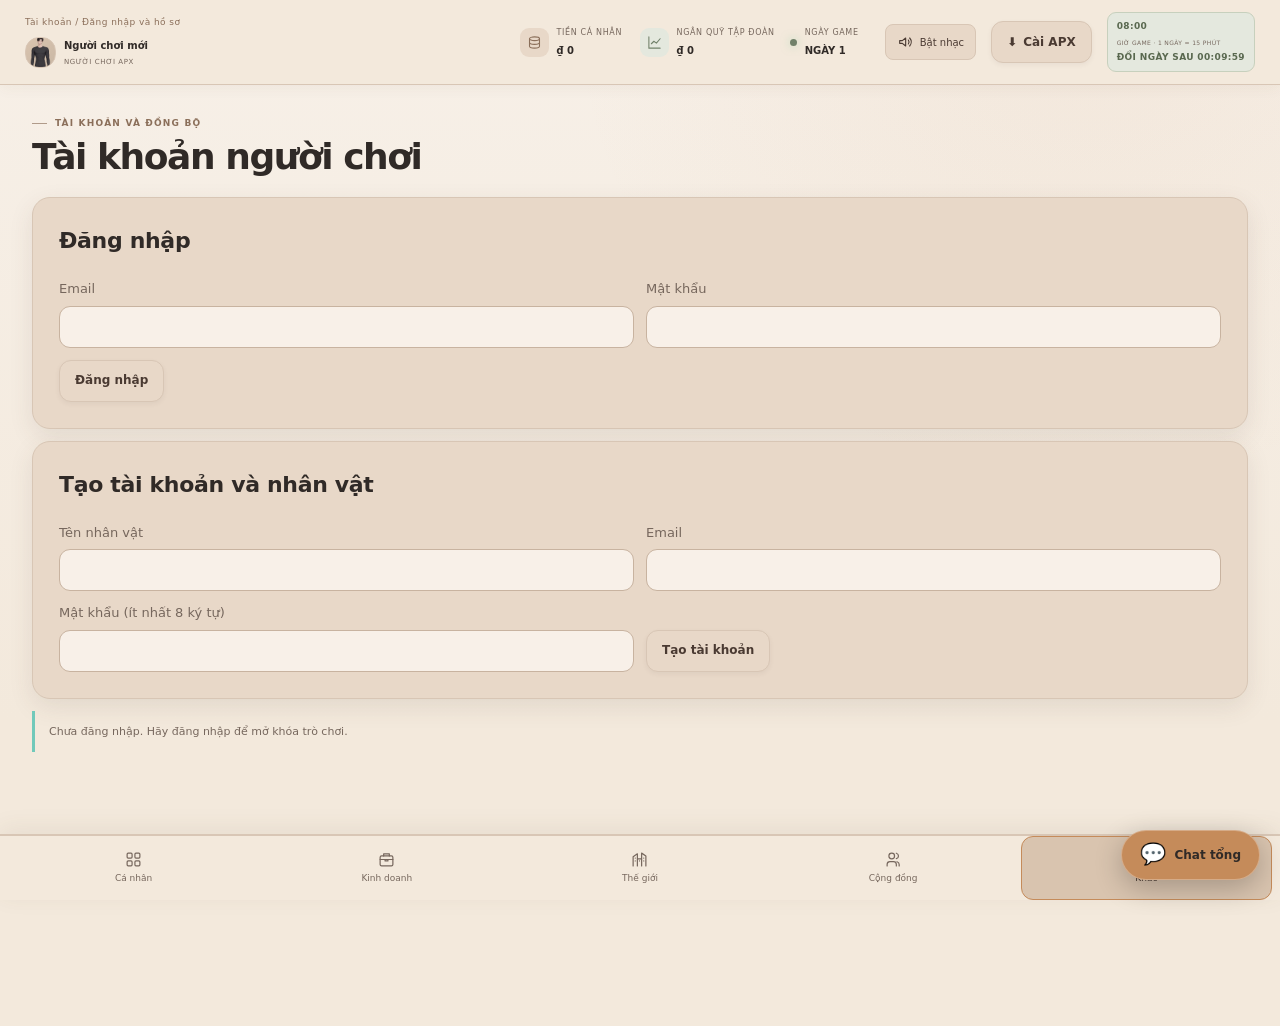
==== commit d53bc856: "Nhúng mini-game Vụ án 11 trong game Cập nhật shell PWA và hướng dẫn.  Co-authored-by: Copilot <223" ====
--- a/index.html
+++ b/index.html
@@ -280,6 +280,8 @@
     aria-atomic="true"
   ></div>
   <div id="phoneRoot"></div>
+  <div id="globalChatWidgetRoot" class="global-chat-widget-root"></div>
+  <div id="lawyerCaseGameRoot"></div>
 
   <!-- Thứ tự quan trọng:
        dữ liệu và điều hướng phải được tải trước các trang,
@@ -307,6 +309,7 @@
   <script src="js/cases/case_008.js"></script>
   <script src="js/cases/case_009.js"></script>
   <script src="js/cases/case_010.js"></script>
+  <script src="js/cases/case_011.js"></script>
   <script src="js/lawyer-cases.js"></script>
   <script src="js/questData.js"></script>
   <script src="js/questSystem.js"></script>
--- a/css/components.css
+++ b/css/components.css
@@ -4832,10 +4832,8 @@
 .public-player-stats strong { color: var(--gold, #e8c879); }
 .public-player-hero { position: relative; display: grid; grid-template-columns: auto minmax(0,1fr) auto; align-items: center; gap: 18px; padding: 48px 24px 24px; }
 .public-profile-close { position: absolute; top: 12px; right: 12px; }
-.public-profile-avatar { width: 88px; height: 104px; border-radius: 16px; }
-.public-profile-avatar img { object-fit: contain; background: rgba(5,14,20,.35); }
-.public-profile-character { display: grid; width: 132px; height: 184px; align-items: end; justify-items: center; overflow: hidden; }
-.public-profile-character img { display: block; width: 100%; height: 100%; object-fit: contain; object-position: center bottom; }
+.public-profile-avatar { width: 88px; height: 88px; border-radius: 50%; }
+.public-profile-avatar img { object-fit: cover; }
 .public-profile-identity { display: grid; min-width: 0; gap: 5px; }
 .public-profile-identity h2 { margin: 0; overflow-wrap: anywhere; }
 .public-profile-identity > span:not(.eyebrow) { color: var(--text-muted, #9eb0b3); font-size: 12px; }
@@ -4874,6 +4872,26 @@
 .community-chat-message p { margin: 5px 0 0; color: var(--text-primary, #f1eee4); overflow-wrap: anywhere; white-space: pre-wrap; }
 .community-chat-form { display: flex; align-items: end; gap: 10px; }
 .community-chat-form textarea { flex: 1; min-height: 48px; max-height: 130px; resize: vertical; padding: 11px; border: 1px solid var(--line, rgba(160,184,190,.2)); border-radius: 9px; color: var(--text-primary, #f1eee4); background: #09151b; font: inherit; }
+.global-chat-widget-root { position: fixed; right: 20px; bottom: 20px; z-index: 1200; display: flex; width: min(380px, calc(100vw - 24px)); align-items: flex-end; flex-direction: column; gap: 10px; }
+.global-chat-widget-root.is-dragging { user-select: none; }
+.global-chat-widget-panel { display: grid; width: 100%; max-height: min(560px, calc(100vh - 110px)); grid-template-rows: auto auto minmax(120px, 1fr) auto; gap: 10px; overflow: hidden; padding: 12px; border: 1px solid var(--apx-line-strong); border-radius: 14px; color: var(--apx-text); background: var(--apx-panel); box-shadow: 0 16px 48px rgba(0, 0, 0, .28); }
+.global-chat-widget-header { display: flex; min-height: 38px; align-items: center; justify-content: space-between; gap: 12px; cursor: move; touch-action: none; }
+.global-chat-widget-header > div:first-child { display: grid; gap: 3px; }
+.global-chat-widget-header strong { color: var(--apx-text); font-size: 14px; }
+.global-chat-widget-header small,.global-chat-widget-status,.global-chat-widget-locked { color: var(--apx-muted); font-size: 11px; }
+.global-chat-widget-controls { display: flex; gap: 6px; }
+.global-chat-widget-close { display: grid; width: 32px; height: 32px; place-items: center; border: 1px solid var(--apx-line); border-radius: 8px; color: var(--apx-text); background: var(--apx-panel-light); cursor: pointer; font: inherit; font-size: 18px; }
+.global-chat-widget-list { min-height: 120px; max-height: min(340px, 45vh); padding: 4px; touch-action: pan-y; }
+.global-chat-widget-form { align-items: stretch; }
+.global-chat-widget-form textarea { min-width: 0; min-height: 42px; max-height: 92px; resize: vertical; color: var(--apx-text); background: var(--apx-panel-light); }
+.global-chat-widget-form .button { flex: 0 0 auto; min-height: 42px; }
+.global-chat-widget-status,.global-chat-widget-locked { margin: 0; }
+.global-chat-widget-launcher { display: flex; min-height: 50px; align-items: center; gap: 9px; padding: 0 18px; border: 1px solid rgba(255,255,255,.28); border-radius: 28px; color: #302A27; background: var(--apx-gold); box-shadow: 0 8px 28px rgba(0,0,0,.24); cursor: grab; touch-action: none; }
+.global-chat-widget-launcher:active { cursor: grabbing; }
+.global-chat-widget-launcher span { font-size: 21px; }
+.global-chat-widget-launcher strong { font-size: 12px; }
+.global-chat-widget-panel .community-chat-message > div > p { overflow-wrap: anywhere; }
+.global-chat-widget-locked + .button { justify-self: start; }
 .community-chat-heading { display: flex; align-items: center; gap: 12px; color: var(--gold, #e8c879); }
 .community-inbox { display: grid; gap: 8px; }
 .community-inbox-row { display: flex; align-items: center; gap: 12px; width: 100%; padding: 13px; color: var(--text-primary, #f1eee4); text-align: left; cursor: pointer; }
@@ -4889,10 +4907,13 @@
   .community-player-row > .community-amount { grid-column: 2 / 4; grid-row: 3; text-align: left; }
   .community-player-row > .community-profile-button { grid-column: 3; grid-row: 1; }
   .community-chat-form { align-items: stretch; flex-direction: column; }
+  .global-chat-widget-form { align-items: stretch; flex-direction: row; }
+  .global-chat-widget-root { right: 12px; bottom: calc(12px + env(safe-area-inset-bottom)); width: min(380px, calc(100vw - 24px)); }
+  .global-chat-widget-panel { max-height: min(480px, calc(100dvh - 92px)); }
+  .global-chat-widget-list { max-height: min(290px, 40dvh); }
   .public-player-hero { grid-template-columns: auto minmax(0,1fr); gap: 12px; padding: 48px 16px 16px; }
   .public-player-hero > .button-gold { grid-column: 1 / -1; width: 100%; }
-  .public-profile-avatar { width: 68px; height: 84px; }
-  .public-profile-character { width: 88px; height: 132px; }
+  .public-profile-avatar { width: 68px; height: 68px; }
   .public-player-stats { grid-template-columns: repeat(2,minmax(0,1fr)); }
   .public-company-grid { grid-template-columns: minmax(0,1fr); }
   .public-life-houses { grid-template-columns: minmax(0,1fr); }
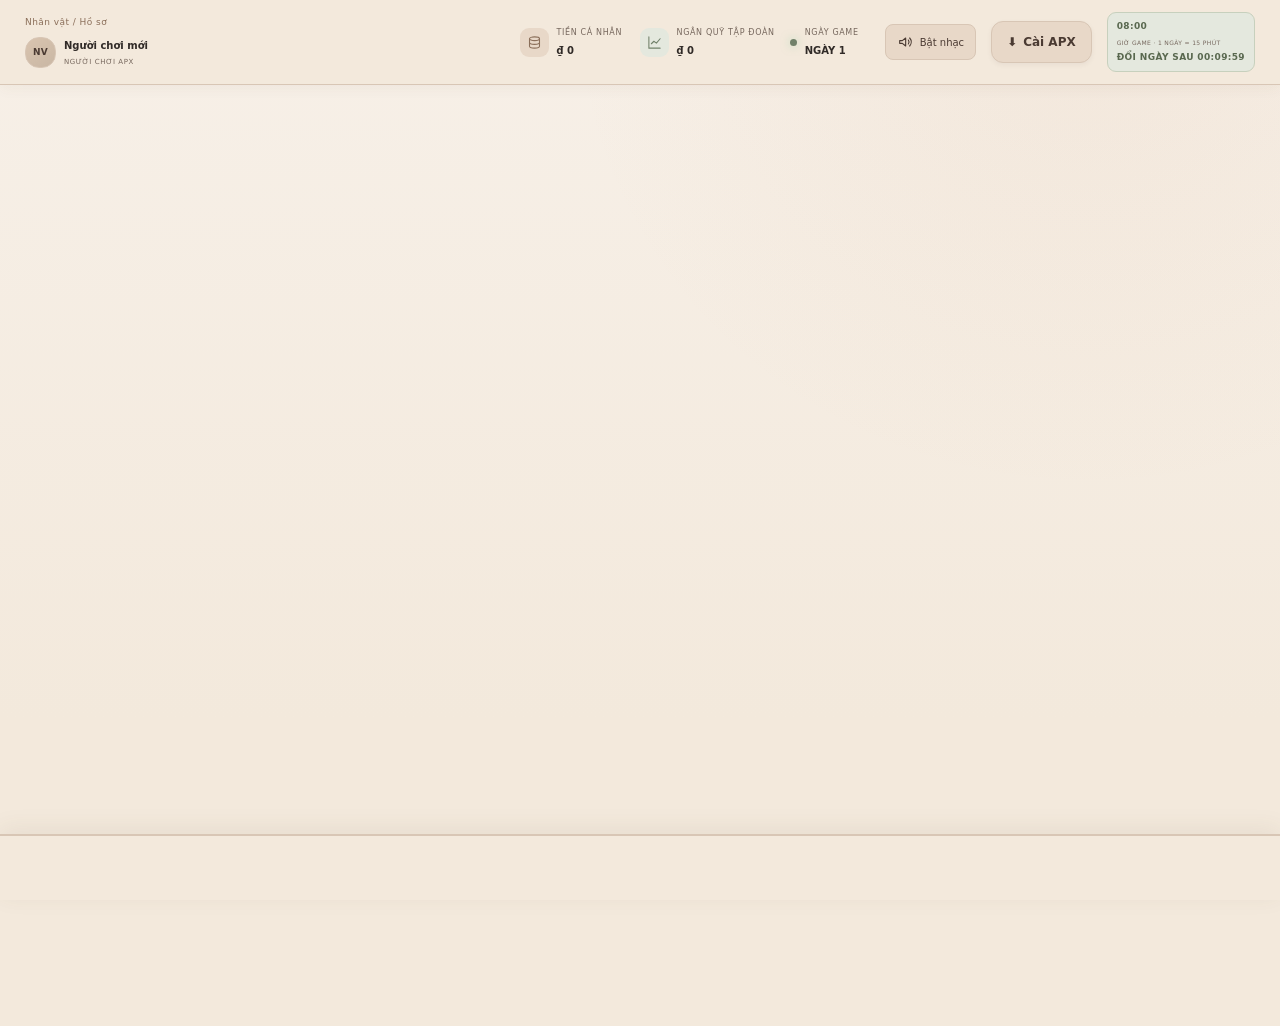
==== commit 8c84a40b: "Add files via upload" ====
--- a/index.html
+++ b/index.html
@@ -282,6 +282,7 @@
   <div id="phoneRoot"></div>
   <div id="globalChatWidgetRoot" class="global-chat-widget-root"></div>
   <div id="lawyerCaseGameRoot"></div>
+  <div id="apxTutorialRoot"></div>
 
   <!-- Thứ tự quan trọng:
        dữ liệu và điều hướng phải được tải trước các trang,
@@ -310,6 +311,9 @@
   <script src="js/cases/case_009.js"></script>
   <script src="js/cases/case_010.js"></script>
   <script src="js/cases/case_011.js"></script>
+  <script src="js/cases/case_012.js"></script>
+  <script src="js/cases/case_013.js"></script>
+  <script src="js/cases/case_014.js"></script>
   <script src="js/lawyer-cases.js"></script>
   <script src="js/questData.js"></script>
   <script src="js/questSystem.js"></script>
@@ -321,6 +325,7 @@
   <script src="js/wardrobe.js"></script>
   <script src="js/supabase-config.js"></script>
   <script src="js/account-system.js"></script>
+  <script src="js/tutorial.js"></script>
   <script src="js/phone.js"></script>
   <script src="js/pwa.js"></script>
 </body>
--- a/css/style.css
+++ b/css/style.css
@@ -60,6 +60,210 @@
   margin-bottom: 0;
   color: var(--apx-teal) !important;
   font-size: 10px !important;
+}
+
+.community-online-summary {
+  display: grid;
+  gap: 12px;
+  margin-bottom: 14px;
+  padding: 14px 16px;
+  border: 1px solid var(--apx-line);
+  border-radius: 12px;
+  background: linear-gradient(145deg, rgba(116, 201, 189, .08), rgba(216, 189, 121, .05));
+}
+
+.community-online-summary-header {
+  display: flex;
+  align-items: center;
+  justify-content: space-between;
+  gap: 12px;
+}
+
+.community-online-summary-header strong {
+  color: var(--apx-text);
+  font-size: 14px;
+}
+
+.community-presence-warning {
+  margin: -4px 0 0;
+  color: var(--apx-gold-bright);
+  font-size: 11px;
+}
+
+.community-online-list {
+  display: flex;
+  flex-wrap: wrap;
+  gap: 8px;
+}
+
+.community-online-pill {
+  display: inline-flex;
+  align-items: center;
+  padding: 5px 9px;
+  border: 1px solid rgba(129, 207, 156, .32);
+  border-radius: 999px;
+  color: var(--apx-green);
+  background: rgba(129, 207, 156, .08);
+  font-size: 11px;
+  font-weight: 600;
+}
+
+.community-online-pill.is-empty {
+  border-color: var(--apx-line);
+  color: var(--apx-muted);
+  background: rgba(185, 196, 192, .05);
+}
+
+.community-player-main {
+  display: flex;
+  flex-direction: column;
+  align-items: flex-start;
+  gap: 5px;
+}
+
+.community-status-pill {
+  display: inline-flex;
+  align-items: center;
+  gap: 6px;
+  padding: 3px 7px;
+  border-radius: 999px;
+  font-size: 10px;
+  font-weight: 700;
+  letter-spacing: .04em;
+  text-transform: uppercase;
+}
+
+.community-status-pill.is-online {
+  background: rgba(129, 207, 156, .14);
+  color: var(--apx-green);
+  border: 1px solid rgba(129, 207, 156, .28);
+}
+
+.community-status-pill.is-offline {
+  background: rgba(145, 160, 159, .08);
+  color: var(--apx-muted);
+  border: 1px solid rgba(145, 160, 159, .18);
+}
+
+.community-status-pill.is-unknown {
+  background: rgba(216, 189, 121, .08);
+  color: var(--apx-gold);
+  border: 1px solid rgba(216, 189, 121, .2);
+}
+
+.community-status-dot {
+  width: 7px;
+  height: 7px;
+  display: inline-block;
+  border-radius: 50%;
+  background: currentColor;
+  box-shadow: 0 0 10px currentColor;
+}
+
+.apx-tutorial-card {
+  width: min(350px, calc(100vw - 24px));
+  max-height: min(70vh, 520px);
+  overflow-y: auto;
+  padding: 15px 16px 13px;
+  border: 1px solid rgba(216, 189, 121, .48);
+  border-radius: 14px;
+  color: var(--apx-text);
+  background: rgba(12, 24, 31, .96);
+  box-shadow: 0 16px 45px rgba(0, 0, 0, .34), 0 0 25px rgba(216, 189, 121, .08);
+  backdrop-filter: blur(16px);
+}
+
+#apxTutorialRoot {
+  position: fixed;
+  right: 18px;
+  bottom: calc(126px + env(safe-area-inset-bottom));
+  z-index: 30;
+  pointer-events: none;
+}
+
+.apx-tutorial-card,
+.apx-tutorial-card button {
+  pointer-events: auto;
+}
+
+.apx-tutorial-heading {
+  display: flex;
+  align-items: center;
+  justify-content: space-between;
+  gap: 12px;
+}
+
+.apx-tutorial-heading .eyebrow {
+  color: var(--apx-gold-bright);
+}
+
+.apx-tutorial-card p {
+  margin: 11px 0;
+  color: var(--apx-text-soft);
+  font-size: 13px;
+}
+
+.apx-tutorial-close {
+  width: 28px;
+  height: 28px;
+  display: grid;
+  place-items: center;
+  padding: 0;
+  border: 1px solid var(--apx-line);
+  border-radius: 50%;
+  color: var(--apx-muted);
+  background: transparent;
+  font-size: 19px;
+  cursor: pointer;
+}
+
+.apx-tutorial-skip {
+  margin-top: 9px;
+  padding: 3px 0;
+  border: 0;
+  color: var(--apx-muted);
+  background: none;
+  font-size: 11px;
+  text-decoration: underline;
+  cursor: pointer;
+}
+
+.apx-tutorial-tasks {
+  display: grid;
+  gap: 6px;
+  margin: 12px 0 2px;
+  padding: 10px 0 0;
+  border-top: 1px solid var(--apx-line);
+  list-style: none;
+  color: var(--apx-muted);
+  font-size: 11px;
+}
+
+.apx-tutorial-tasks li.is-done {
+  color: var(--apx-green);
+}
+
+.apx-tutorial-target {
+  outline: 2px solid var(--apx-gold-bright) !important;
+  outline-offset: 4px;
+  animation: apx-tutorial-pulse 1.8s ease-in-out infinite;
+}
+
+@keyframes apx-tutorial-pulse {
+  50% { box-shadow: 0 0 0 7px rgba(236, 216, 158, .15); }
+}
+
+@media (max-width: 620px) {
+  #apxTutorialRoot {
+    right: 12px;
+    bottom: calc(126px + env(safe-area-inset-bottom));
+  }
+}
+
+@media (prefers-reduced-motion: reduce) {
+  .apx-tutorial-target {
+    animation: none;
+  }
 }
 
 /* 2. Chuẩn hóa phần tử để kích thước không bị lệch */
--- a/css/lawyer-cases.css
+++ b/css/lawyer-cases.css
@@ -1,6 +1,11 @@
 .lawyer-case-board,
 .lawyer-case-workspace,
 .lawyer-case-result { margin: 18px 0; }
+
+.lawyer-case-game-overlay { position: fixed; z-index: 1200; inset: 0; display: grid; grid-template-rows: auto minmax(0,1fr); background: var(--apx-bg,#171411); }
+.lawyer-case-game-toolbar { display: flex; min-height: 58px; align-items: center; justify-content: space-between; gap: 12px; padding: 8px 16px; border-bottom: 1px solid var(--apx-line); color: var(--apx-text); background: var(--apx-panel,#211d19); }
+.lawyer-case-game-toolbar strong { overflow: hidden; font-size: 14px; text-overflow: ellipsis; white-space: nowrap; }
+.lawyer-case-game-frame { width: 100%; height: 100%; border: 0; background: #f3e9dc; }
 
 .lawyer-case-list { display: grid; grid-template-columns: repeat(auto-fit,minmax(min(100%,260px),1fr)); gap: 12px; }
 .lawyer-case-card { display: flex; min-width: 0; flex-direction: column; gap: 10px; padding: 18px; }
